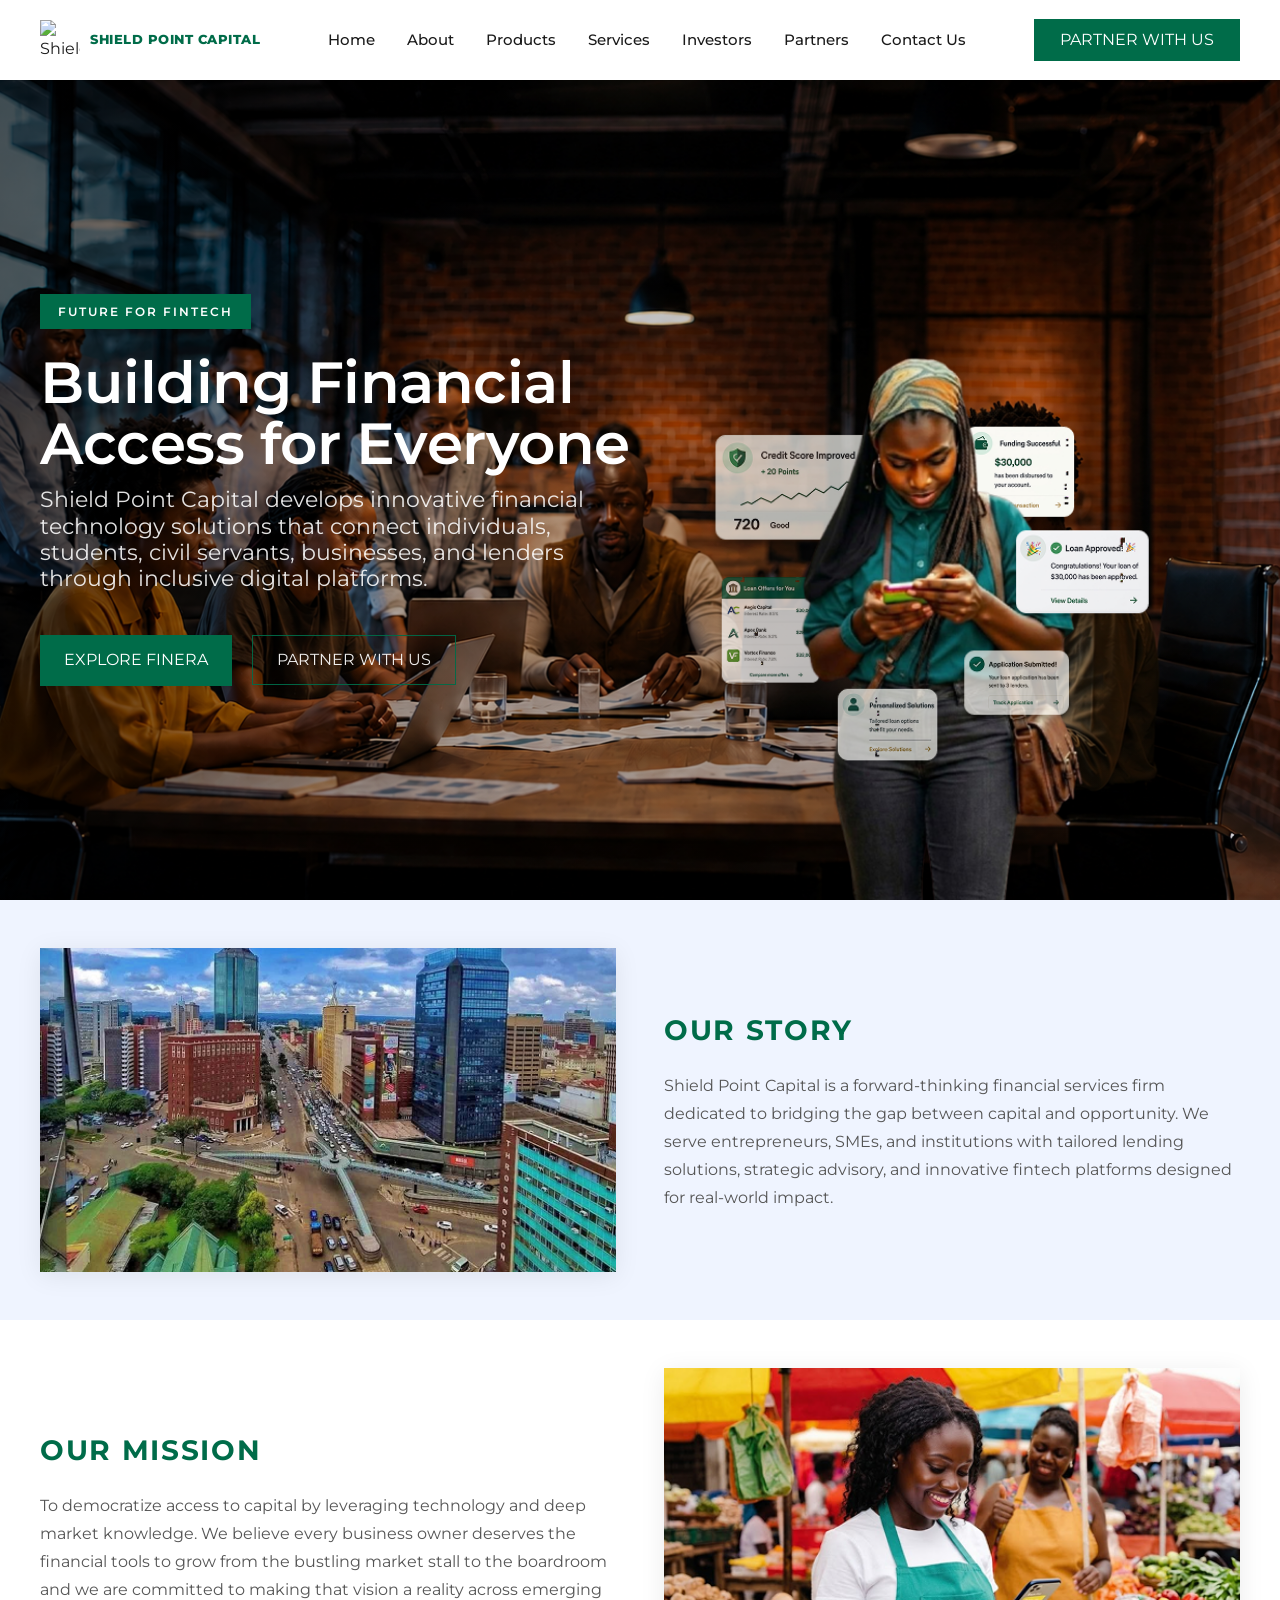
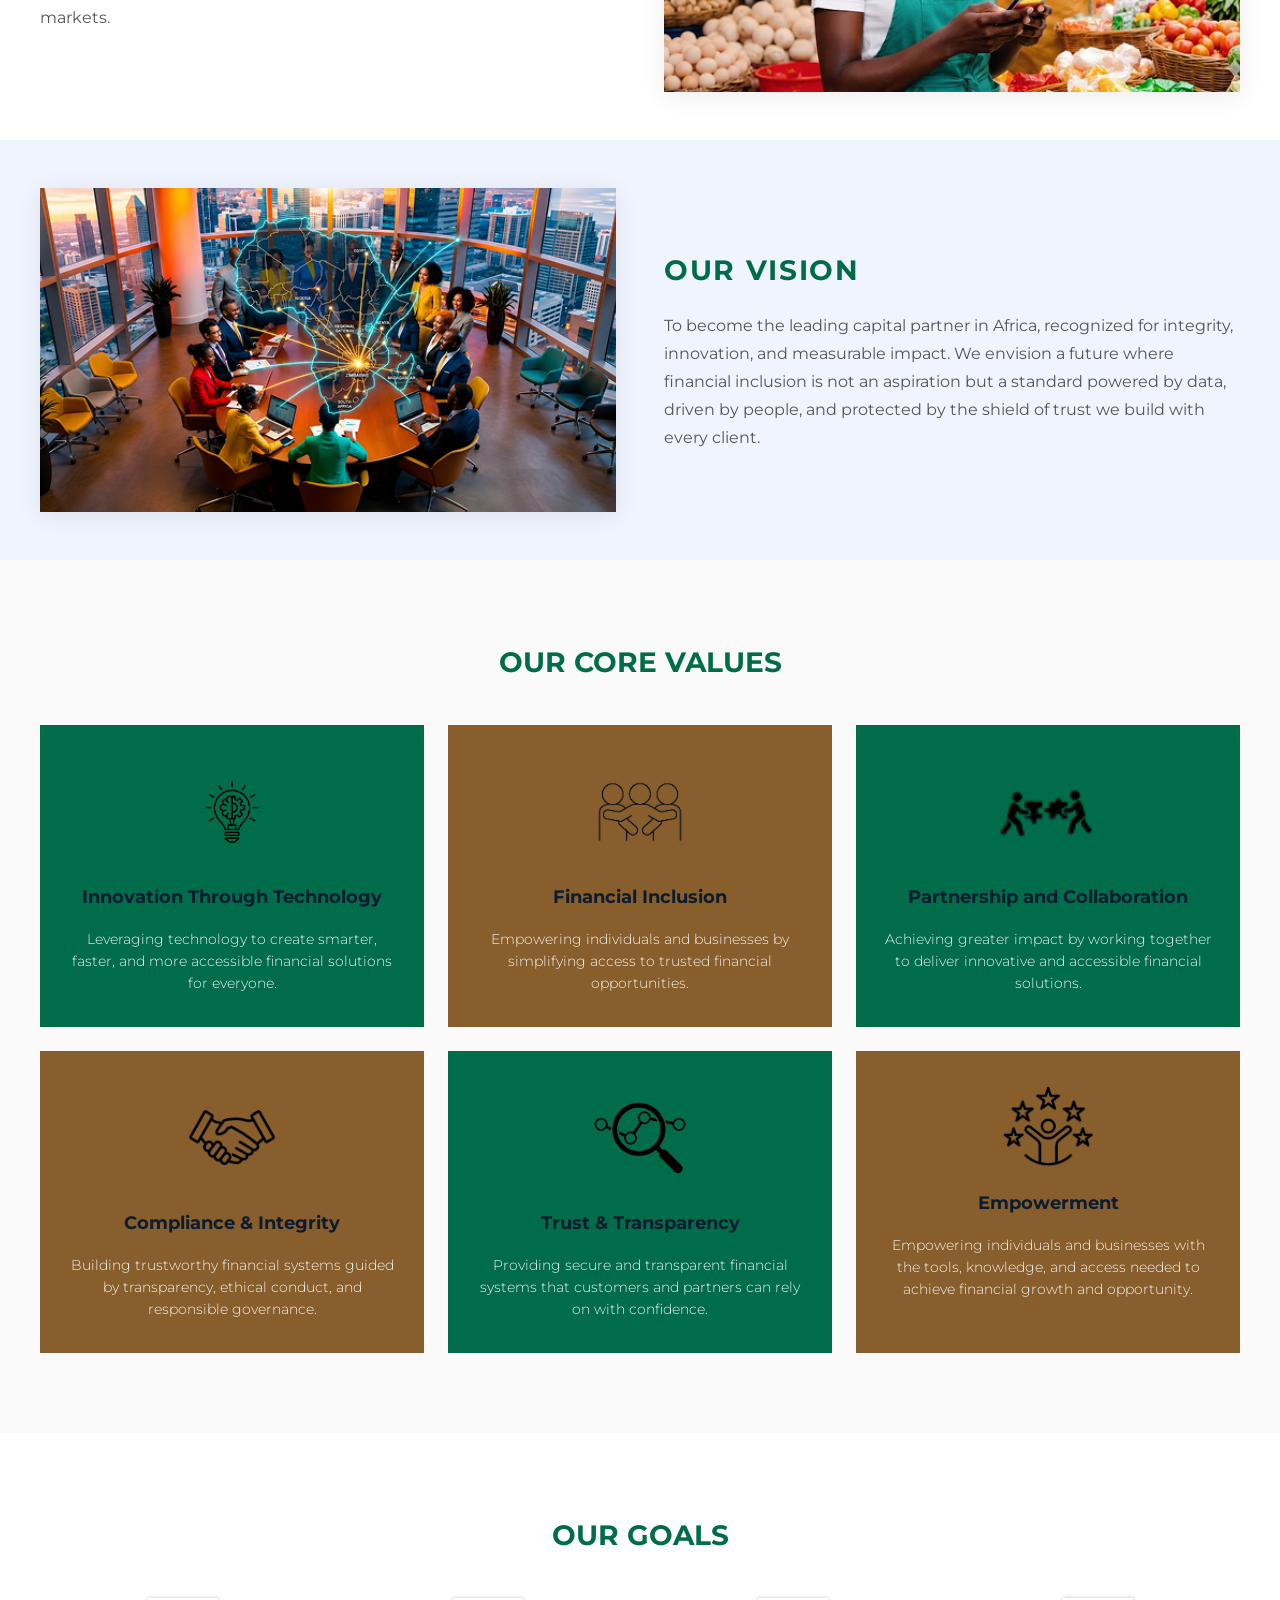
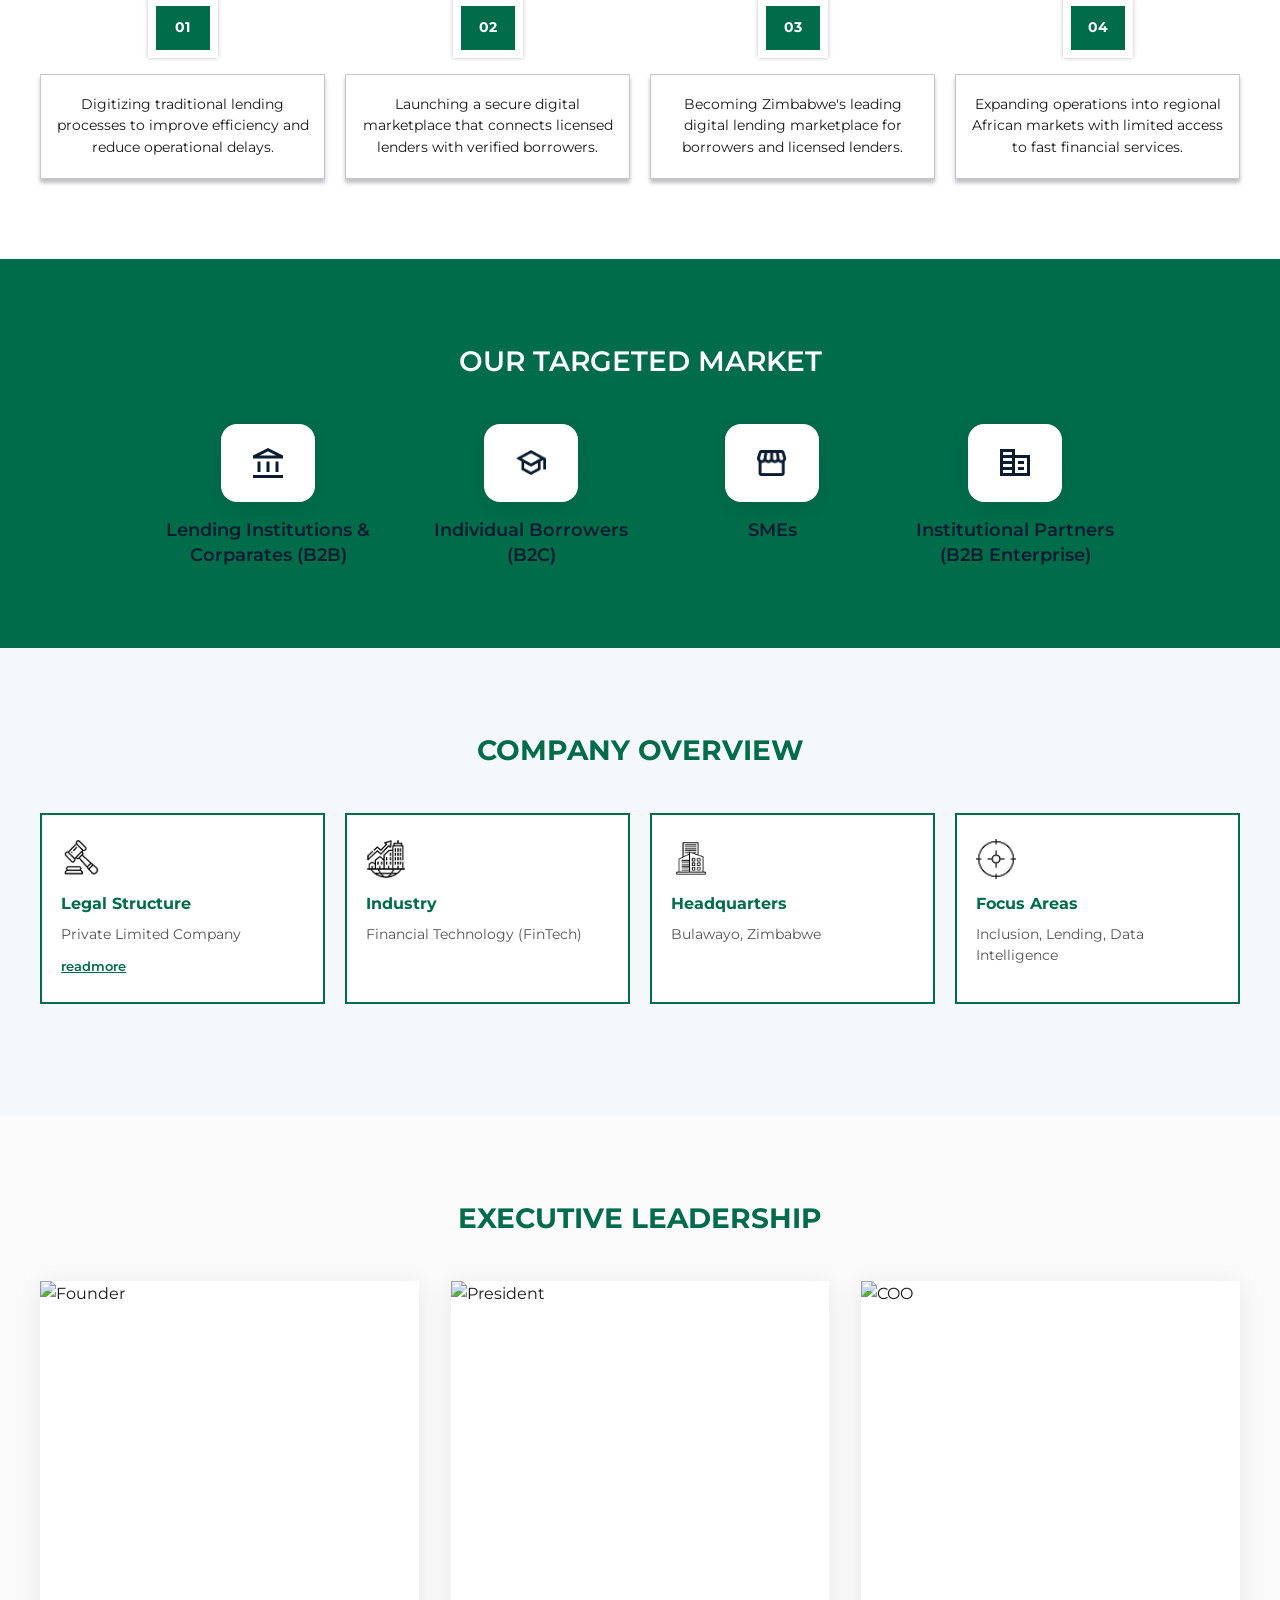
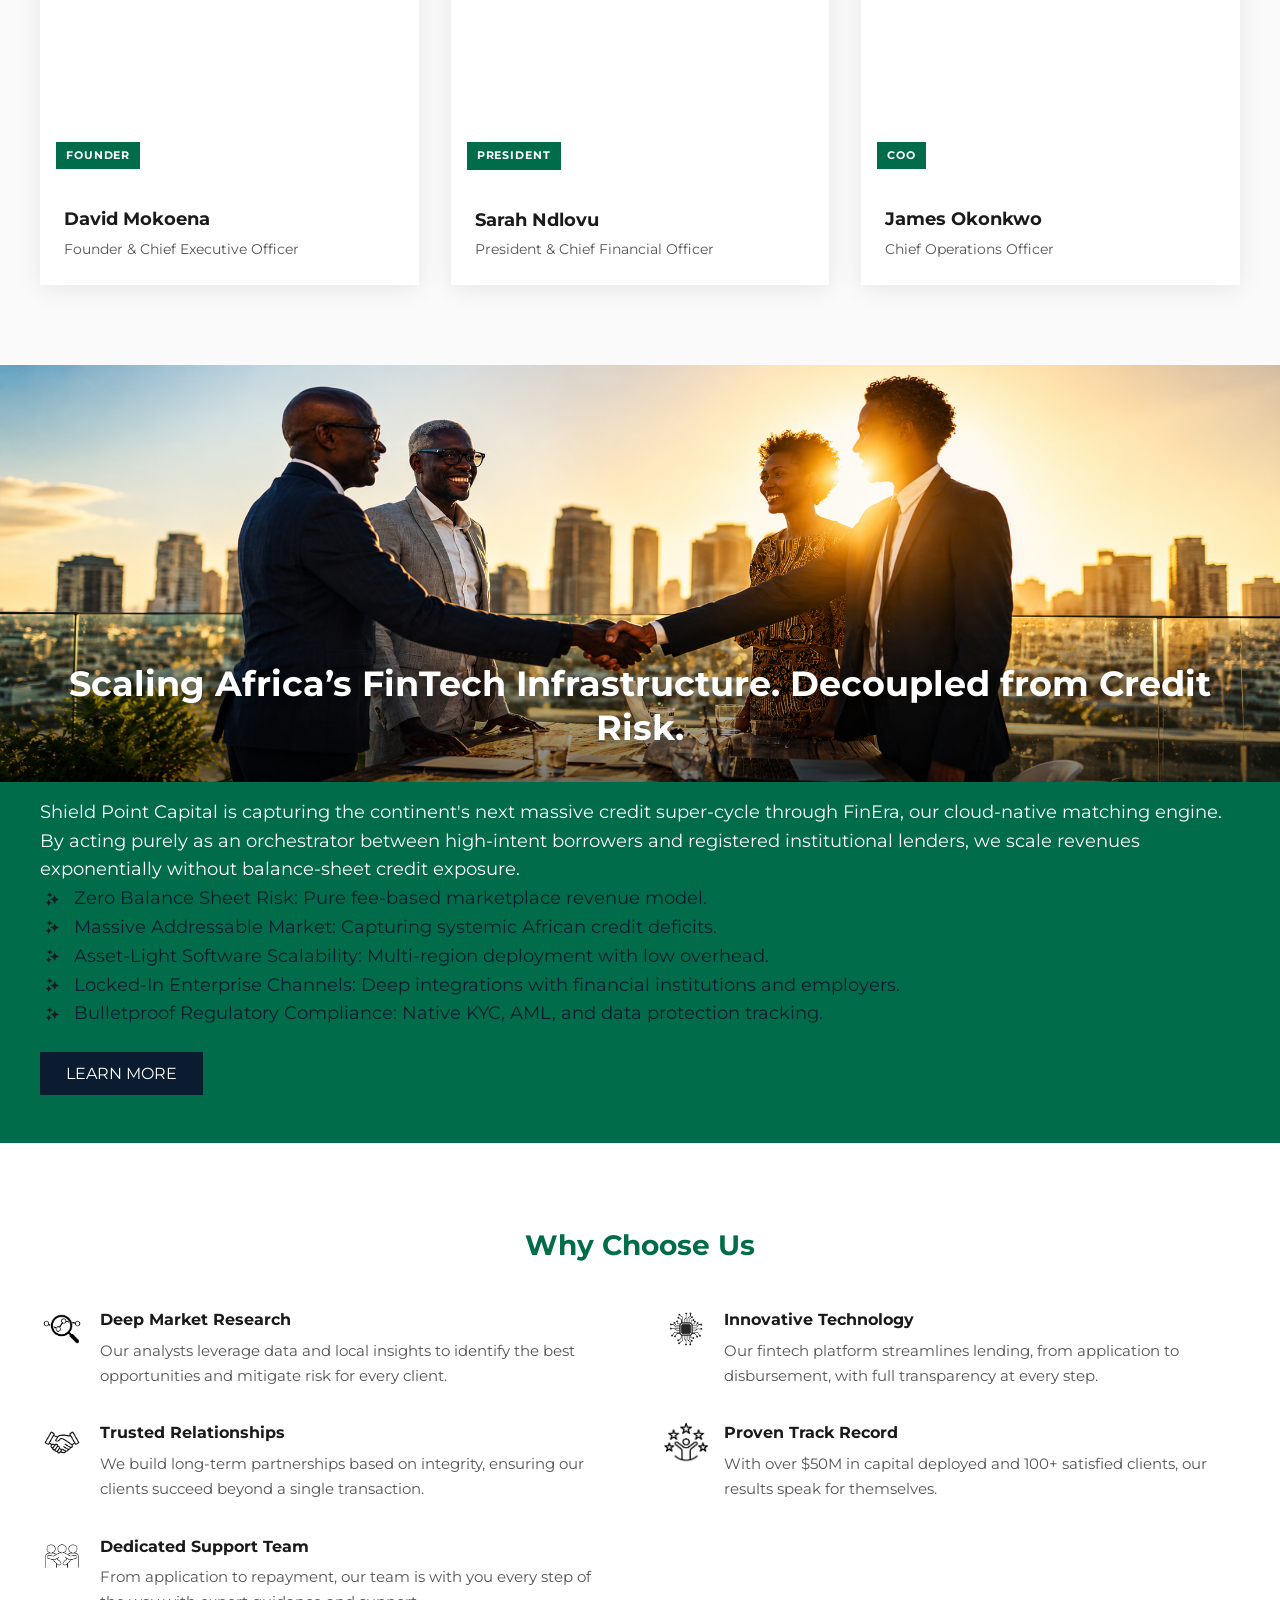
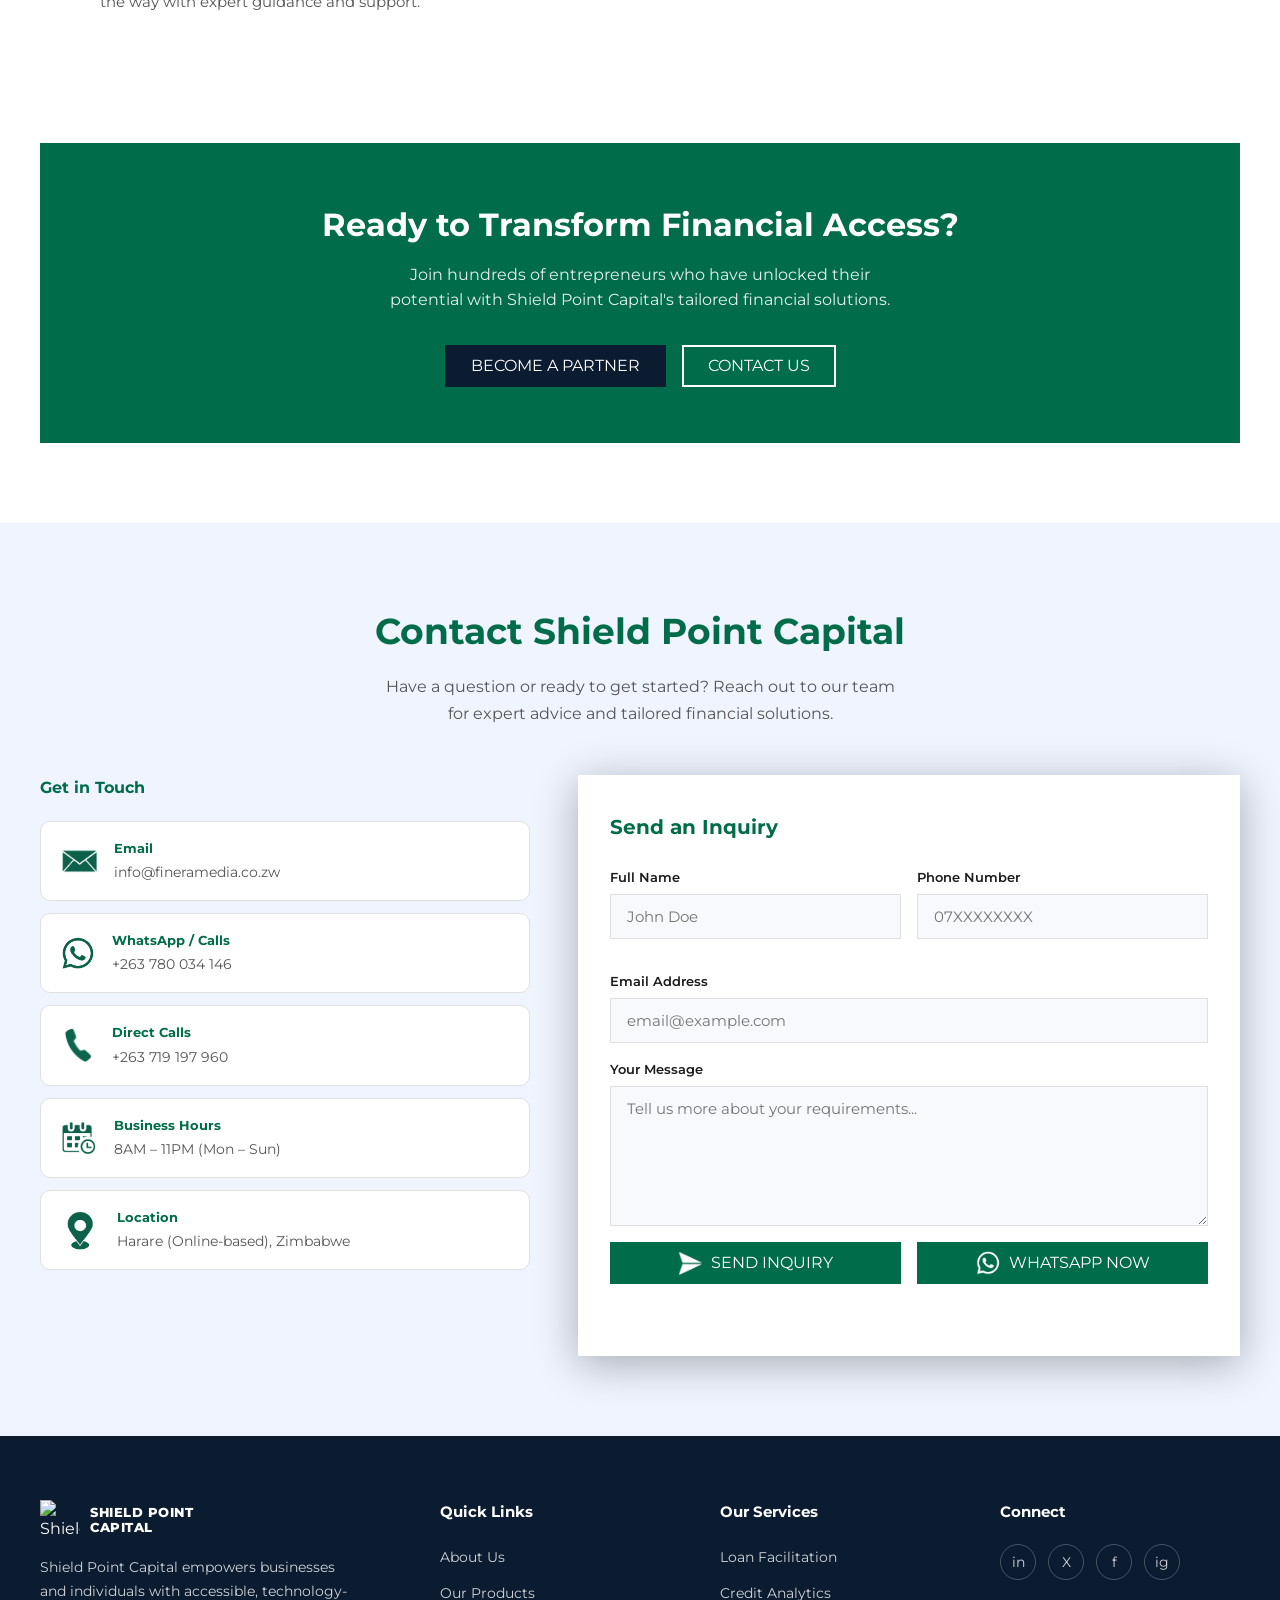
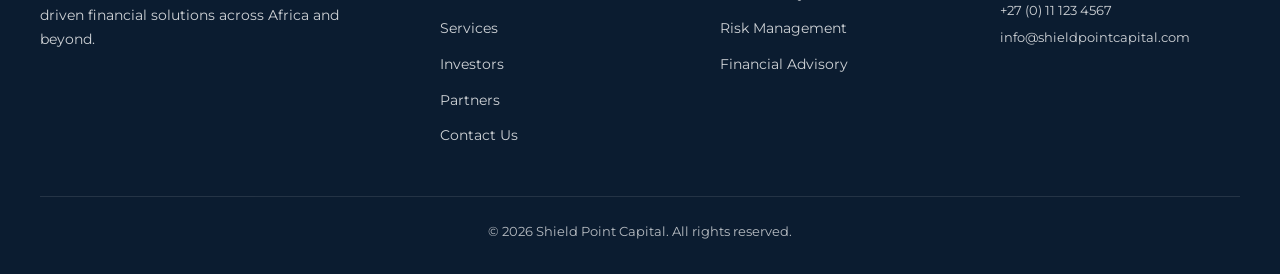
==== index.html @ 2b1edcdd "feat: main page" ====
<!doctype html>
<html lang="en">
  <head>
    <meta charset="UTF-8" />
    <meta name="viewport" content="width=device-width, initial-scale=1.0" />
    <meta
      name="description"
      content="Shield Point Capital — Building financial success for everyone through innovative capital solutions."
    />
    <title>Shield Point Capital</title>
    <link rel="icon" type="image/png" href="assets/icons/logo.png" />
    <link rel="preconnect" href="https://fonts.googleapis.com" />
    <link rel="preconnect" href="https://fonts.gstatic.com" crossorigin />
    <link
      href="https://fonts.googleapis.com/css2?family=Inter:wght@400;500;600;700;800&family=Montserrat:wght@300;400;500;600;700;800&display=swap"
      rel="stylesheet"
    />
    <link rel="stylesheet" href="css/styles.css" />
  </head>
  <body>
    <!-- Header -->
    <header class="site-header">
      <div class="container header-inner">
        <a href="index.html" class="logo">
          <img src="assets/icons/logo.png" alt="Shield Point Capital logo" />
          <span class="logo-text">SHIELD POINT CAPITAL</span>
        </a>
        <nav class="main-nav" id="mainNav">
          <a href="index.html">Home</a>
          <a href="#about">About</a>
          <a href="#products">Products</a>
          <a href="services.html">Services</a>
          <a href="investors.html">Investors</a>
          <a href="partners.html">Partners</a>
          <a href="#contact">Contact Us</a>
        </nav>
        <a href="partners.html" class="btn btn-green">Partner With Us</a>
        <button
          class="nav-toggle"
          id="navToggle"
          aria-label="Toggle navigation"
        >
          <span></span>
          <span></span>
          <span></span>
        </button>
      </div>
    </header>

    <!-- Hero -->
    <section class="hero" id="home">
      <div
        class="hero-bg"
        style="
          background-image: url(&quot;assets/main/bf9dd7db-0886-4838-8ee2-797c6ae2799e 1.png&quot;);
        "
      ></div>
      <div class="hero-overlay"></div>

      <div class="hero-inner">
        <!-- Left: Text Content -->
        <div class="hero-left">
          <span class="hero-badge">FUTURE FOR FINTECH</span>
          <h1 class="hero-heading">Building Financial Access for Everyone</h1>
          <p class="hero-subtext">
            Shield Point Capital develops innovative financial technology
            solutions that connect individuals, students, civil servants,
            businesses, and lenders through inclusive digital platforms.
          </p>
          <div class="hero-cta">
            <a href="#products" class="btn-hero-primary"
              >Explore FinEra  </a
            ></a>
            <a href="partners.html" class="btn-hero-secondary"
              >Partner With Us</a
            >
          </div>
        </div>

        <div class="hero-right">
          <!-- Foreground woman PNG cutout -->
          <img
            src="assets/main/Frame 4.png"
            alt="Young woman using FinEra mobile app"
            class="hero-woman"
          />
        </div>
        <!-- /hero-right -->
      </div>
      <!-- /hero-inner -->
    </section>

    <!-- Our Story -->
    <section class="info-section" id="about">
      <div class="container info-grid">
        <div class="info-image">
          <img
            src="assets/main/34339e00d92a095d6c539734f88494cb 1.png"
            alt="City skyline representing global financial reach"
          />
        </div>
        <div class="info-text">
          <h2>OUR STORY</h2>
          <p>
            Shield Point Capital is a forward-thinking financial services firm
            dedicated to bridging the gap between capital and opportunity. We
            serve entrepreneurs, SMEs, and institutions with tailored lending
            solutions, strategic advisory, and innovative fintech platforms
            designed for real-world impact.
          </p>
        </div>
      </div>
    </section>

    <!-- Our Mission -->
    <section class="info-section info-section--white">
      <div class="container info-grid reverse">
        <div class="info-image">
          <img
            src="assets/main/f37c19a7-17d0-46de-a424-753a8c420820 1.png"
            alt="Entrepreneur using mobile technology at a market"
          />
        </div>
        <div class="info-text">
          <h2>OUR MISSION</h2>
          <p>
            To democratize access to capital by leveraging technology and deep
            market knowledge. We believe every business owner deserves the
            financial tools to grow from the bustling market stall to the
            boardroom and we are committed to making that vision a reality
            across emerging markets.
          </p>
        </div>
      </div>
    </section>

    <!-- Our Vision -->
    <section class="info-section">
      <div class="container info-grid">
        <div class="info-image">
          <img
            src="assets/main/a93f5dd1-1321-4362-8ecf-6d5911362c1f 1.png"
            alt="Professional team collaborating across Africa"
          />
        </div>
        <div class="info-text">
          <h2>OUR VISION</h2>
          <p>
            To become the leading capital partner in Africa, recognized for
            integrity, innovation, and measurable impact. We envision a future
            where financial inclusion is not an aspiration but a standard powered by data, driven by people, and protected by the shield of
            trust we build with every client.
          </p>
        </div>
      </div>
    </section>

    <!-- Core Values -->
    <section class="core-values" id="values">
      <div class="container">
        <h2 class="section-title">OUR CORE VALUES</h2>
        <div class="values-grid">
          <article class="value-card green">
            <img
              src="assets/main/Container.png"
              alt=""
              style="width: 110px; height: 110px;"
            />
            <h3>Innovation Through Technology</h3>
            <p>
              Leveraging technology to create smarter, 
              faster, and more accessible financial solutions for everyone.
            </p>
          </article>
          <article class="value-card tan">
            <img
              src="assets/main/2925691fcded59c19bc11cef3c6aada5 1.png"
              alt=""
              style="width: 110px; height: 110px;"
            />
            <h3>Financial Inclusion</h3>
            <p>
              Empowering individuals and businesses by simplifying 
              access to trusted financial opportunities.
            </p>
          </article>
          <article class="value-card green">
            <img src="assets/main/0f6acdcd198c6c71a7ebecd8ff3b5d50 1.png" alt="" style="width: 110px; height: 110px;" />
            <h3>Partnership and Collaboration</h3>
            <p>
              Achieving greater impact by working together
              to deliver innovative and accessible financial solutions.
            </p>
          </article>
          <article class="value-card tan">
            <img
              src="assets/main/7e99573e654821e5dd4d5b35d9fbd59b 1.png"
              alt=""
              style="width: 110px; height: 110px;"
            />
            <h3>Compliance & Integrity</h3>
            <p>
              Building trustworthy financial systems
              guided by transparency, ethical conduct, and responsible governance.
            </p>
          </article>
          <article class="value-card green">
            <img src="assets/main/e3d59d60c2891e39457dc635b6fc89ab 1.png" alt="" style="width: 110px; height: 110px;" />
            <h3>Trust & Transparency</h3>
            <p>
              Providing secure and transparent financial
              systems that customers and partners can rely on with confidence.
            </p>
          </article>
          <article class="value-card tan">
            <img
              src="assets/main/ee728a3a29bef19f0a38a2528dfb34dd 1.png"
              alt=""
            />
            <h3>Empowerment</h3>
            <p>
              Empowering individuals and businesses with the tools, knowledge, 
              and access needed to achieve financial growth and opportunity.
            </p>
          </article>
        </div>
      </div>
    </section>

    <!-- Milestones -->
    <section class="milestones-section">
      <div class="container">
        <h2 class="section-title">OUR GOALS</h2>
      <div class="milestones-row">
        <div class="milestone-item">
          <div class="milestone-number">01</div>
          <div class="milestone-text">
            Digitizing traditional lending processes to improve efficiency and reduce operational delays.
          </div>
        </div>
        <div class="milestone-item">
          <div class="milestone-number">02</div>
          <div class="milestone-text">
            Launching a secure digital marketplace that connects licensed lenders with verified borrowers.
          </div>
        </div>
        <div class="milestone-item">
          <div class="milestone-number">03</div>
          <div class="milestone-text">
            Becoming Zimbabwe's leading digital lending marketplace for borrowers and licensed lenders.
          </div>
        </div>
        <div class="milestone-item">
          <div class="milestone-number">04</div>
          <div class="milestone-text">
            Expanding operations into regional African markets with limited access to fast financial services.
          </div>
        </div>
      </div>
      </div>
    </section>

    <!-- Our Products -->
    <!-- <section class="products-section" id="products">
      <div class="container">
        <h2 class="section-title">Our Products</h2>
        <div class="products-grid">
          <div class="product-card">
            <div class="product-icon">
              <img
                src="assets/main/383f7b6585ebf21bf9c5fc87106e9505 1.png"
                alt=""
              />
            </div>
            <h4>Loan Facilitation</h4>
            <p>
              Connecting borrowers with the right lenders through our
              intelligent matching platform for faster approvals and better
              terms.
            </p>
          </div>
          <div class="product-card">
            <div class="product-icon">
              <img
                src="assets/main/e3d59d60c2891e39457dc635b6fc89ab 1.png"
                alt=""
              />
            </div>
            <h4>Credit Analytics</h4>
            <p>
              Data-driven credit scoring and financial analysis tools that
              empower smarter, faster, and fairer lending decisions.
            </p>
          </div>
          <div class="product-card">
            <div class="product-icon">
              <img
                src="assets/main/8544b75b1e1f7689a38e9237ee2cd2ac 1.png"
                alt=""
              />
            </div>
            <h4>Risk Management</h4>
            <p>
              Comprehensive risk assessment and mitigation strategies that
              protect both lenders and borrowers across every transaction.
            </p>
          </div>
        </div>
      </div>
    </section> -->

    <!-- Targeted Market -->
    <section class="targeted-market">
      <div class="container">
        <h2 class="section-title">OUR TARGETED MARKET</h2>
        <div class="target-grid">
          <div class="target-item">
            <div class="target-icon"><img src="assets/main/Container (2).png" alt="" /></div>
            <span>Lending Institutions & <br>Corparates (B2B)</span>
          </div>
          <div class="target-item">
            <div class="target-icon"><img src="assets/main/Container (1).png" alt="" /></div>
            <span>Individual Borrowers <br>(B2C)</span>
          </div>
          <div class="target-item">
            <div class="target-icon"><img src="assets/main/Container (3).png" alt="" /></div>
            <span>SMEs</span>
          </div>
          <div class="target-item">
            <div class="target-icon"><img src="assets/main/Container (4).png" alt="" /></div>
            <span>Institutional Partners <br>(B2B Enterprise)</span>
          </div>
        </div>
      </div>
    </section>

    <!-- Company Overview -->
    <section class="statistics" id="overview">
      <div class="container">
        <h2 class="section-title">COMPANY OVERVIEW</h2>
        <div class="overview-grid">
          <div class="overview-card">
            <img src="assets/main/8bd491f372d9deed96ed17c2b41ffee0 1.png" alt="" />
            <h4>Legal Structure</h4>
            <p>Private Limited Company</p>
            <a href="#" class="overview-link">readmore</a>
          </div>
          <div class="overview-card">
            <img src="assets/main/cb3617b60433fa911a3cdb01e6adc509 1.png" alt="" />
            <h4>Industry</h4>
            <p>Financial Technology (FinTech)</p>
          </div>
          <div class="overview-card">
            <img src="assets/main/a6cb36fe2229d8eb9edec7ceb1c9855e 1.png" alt="" />
            <h4>Headquarters</h4>
            <p>Bulawayo, Zimbabwe</p>
          </div>
          <div class="overview-card">
            <img src="assets/main/2522e2f2ad20dc67042888c90c097708 1.png" alt="" />
            <h4>Focus Areas</h4>
            <p>Inclusion, Lending, Data Intelligence</p>
          </div>
        </div>
      </div>
    </section>

    <!-- Executive Leadership -->
    <section class="leadership" id="team">
      <div class="container">
        <h2 class="section-title">EXECUTIVE LEADERSHIP</h2>
        <div class="leaders-grid">
          <article class="leader-card">
            <div class="leader-photo">
              <img src="assets/images/leader-1.jpg" alt="Founder" />
              <span class="leader-tag">Founder</span>
            </div>
            <div class="leader-info">
              <h3>David Mokoena</h3>
              <p>Founder &amp; Chief Executive Officer</p>
            </div>
          </article>
          <article class="leader-card">
            <div class="leader-photo">
              <img src="assets/images/leader-2.jpg" alt="President" />
              <span class="leader-tag">President</span>
            </div>
            <div class="leader-info">
              <h3>Sarah Ndlovu</h3>
              <p>President &amp; Chief Financial Officer</p>
            </div>
          </article>
          <article class="leader-card">
            <div class="leader-photo">
              <img src="assets/images/leader-3.jpg" alt="COO" />
              <span class="leader-tag">COO</span>
            </div>
            <div class="leader-info">
              <h3>James Okonkwo</h3>
              <p>Chief Operations Officer</p>
            </div>
          </article>
        </div>
      </div>
    </section>

    <!-- Featured CTA -->
    <section class="featured-cta">
      <div class="featured-cta-image-wrap">
        <img
          src="assets/main/d52a2cd7-72c1-4c0f-8a01-5c0b75ffdf80 1.png"
          alt="Business professionals shaking hands at sunset"
        />
        <div class="featured-cta-overlay">
          <h2>Scaling Africa’s FinTech Infrastructure. Decoupled from Credit Risk.</h2>
        </div>
      </div>
      <div class="container featured-cta-content">
        <p style="font-size: 18px; color: #ffffff; text-align: left;">
          Shield Point Capital is capturing the continent's next massive credit super-cycle through FinEra,
          our cloud-native matching engine. By acting purely as an orchestrator between high-intent borrowers
          and registered institutional lenders, we scale revenues exponentially without balance-sheet credit exposure.
        </p>
       <p style="display: flex; align-items: center; gap: 0.6rem;">
         <img src="assets/main/image 12.png" alt="" style="width: 24px; height: 24px; flex-shrink: 0;" />
         Zero Balance Sheet Risk: Pure fee-based marketplace revenue model.
       </p>
       <p style="display: flex; align-items: center; gap: 0.6rem;">
         <img src="assets/main/image 12.png" alt="" style="width: 24px; height: 24px; flex-shrink: 0;" />
         Massive Addressable Market: Capturing systemic African credit deficits.
       </p>
       <p style="display: flex; align-items: center; gap: 0.6rem;">
         <img src="assets/main/image 12.png" alt="" style="width: 24px; height: 24px; flex-shrink: 0;" />
         Asset-Light Software Scalability: Multi-region deployment with low overhead.
       </p>
       <p style="display: flex; align-items: center; gap: 0.6rem;">
         <img src="assets/main/image 12.png" alt="" style="width: 24px; height: 24px; flex-shrink: 0;" />
         Locked-In Enterprise Channels: Deep integrations with financial institutions and employers.
       </p>
       <p style="display: flex; align-items: center; gap: 0.6rem;">
         <img src="assets/main/image 12.png" alt="" style="width: 24px; height: 24px; flex-shrink: 0;" />
         Bulletproof Regulatory Compliance: Native KYC, AML, and data protection tracking.
       </p>
        <a href="#about" class="btn btn-navy" style="display: inline-block; align-self: flex-start; margin-left: 0; margin-top: 1.5rem;">Learn More</a>
      </div>
    </section>

    <!-- Why Choose Us -->
    <section class="why-choose">
      <div class="container">
        <h2 class="section-title">Why Choose Us</h2>
        <div class="why-grid">
          <div class="why-item">
            <img
              src="assets/main/e3d59d60c2891e39457dc635b6fc89ab 1.png"
              alt=""
            />
            <div>
              <h4>Deep Market Research</h4>
              <p>
                Our analysts leverage data and local insights to identify the
                best opportunities and mitigate risk for every client.
              </p>
            </div>
          </div>
          <div class="why-item">
            <img
              src="assets/main/c6b0a3f0c4ad3450d38bfd1c611b52a3 1.png"
              alt=""
            />
            <div>
              <h4>Innovative Technology</h4>
              <p>
                Our fintech platform streamlines lending, from application to
                disbursement, with full transparency at every step.
              </p>
            </div>
          </div>
          <div class="why-item">
            <img
              src="assets/main/7e99573e654821e5dd4d5b35d9fbd59b 1.png"
              alt=""
            />
            <div>
              <h4>Trusted Relationships</h4>
              <p>
                We build long-term partnerships based on integrity, ensuring our
                clients succeed beyond a single transaction.
              </p>
            </div>
          </div>
          <div class="why-item">
            <img
              src="assets/main/ee728a3a29bef19f0a38a2528dfb34dd 1.png"
              alt=""
            />
            <div>
              <h4>Proven Track Record</h4>
              <p>
                With over $50M in capital deployed and 100+ satisfied clients,
                our results speak for themselves.
              </p>
            </div>
          </div>
          <div class="why-item">
            <img
              src="assets/main/2925691fcded59c19bc11cef3c6aada5 1.png"
              alt=""
            />
            <div>
              <h4>Dedicated Support Team</h4>
              <p>
                From application to repayment, our team is with you every step
                of the way with expert guidance and support.
              </p>
            </div>
          </div>
        </div>
      </div>
    </section>

    <!-- Secondary CTA -->
    <section class="secondary-cta">
      <div class="container">
        <div class="secondary-cta-card">
          <h2>Ready to Transform Financial Access?</h2>
          <p>
            Join hundreds of entrepreneurs who have unlocked their potential
            with Shield Point Capital's tailored financial solutions.
          </p>
          <div class="secondary-cta-buttons">
            <a href="#contact" class="btn btn-navy">Become a Partner</a>
            <a href="#contact" class="btn btn-outline">Contact Us</a>
          </div>
        </div>
      </div>
    </section>

    <!-- Contact -->
    <section class="contact" id="contact">
      <div class="container">
        <div class="contact-header">
          <h2 class="contact-title">Contact Shield Point Capital</h2>
          <p class="contact-subtitle">
            Have a question or ready to get started? Reach out to our team for
            expert advice and tailored financial solutions.
          </p>
        </div>
        <div class="contact-grid">
          <div class="contact-info">
            <p class="contact-info-heading">
             </span> Get in Touch
            </p>
            <ul class="contact-info-list">
              <li class="contact-info-item">
                  <img src="assets/main/912841506896fdf51b089d4922dc74c3 1.png" alt="Email" style="width: 37px; height: 37px; object-fit: contain;" />
                <div>
                  <h4>Email</h4>
                  <p>info@fineramedia.co.zw</p>
                </div>
              </li>
              <li class="contact-info-item">
                <img src="assets/main/45e235ee05ff4c3ee3d000b9532ef587 1.png" alt="Email" style="width: 35px; height: 35px; object-fit: contain;" />
                <div>
                  <h4>WhatsApp / Calls</h4>
                  <p>+263 780 034 146</p>
                </div>
              </li>
              <li class="contact-info-item">
                <img src="assets/main/8a0f18aee763cdcc20522814d6528990 1.png" alt="Email" style="width: 35px; height: 35px; object-fit: contain;" />
                <div>
                  <h4>Direct Calls</h4>
                  <p>+263 719 197 960</p>
                </div>
              </li>
              <li class="contact-info-item">
                <img src="assets/main/7eaf2c45965894defed0c8ae2a4e2140 1.png" alt="Email" style="width: 37px; height: 37px; object-fit: contain;" />
                <div>
                  <h4>Business Hours</h4>
                  <p>8AM – 11PM (Mon – Sun)</p>
                </div>
              </li>
              <li class="contact-info-item">
                <img src="assets/main/4edcb460a940ff726549077935f57168 1.png" alt="Email" style="width: 40px; height: 40px; object-fit: contain;" />
                <div>
                  <h4>Location</h4>
                  <p>Harare (Online-based), Zimbabwe</p>
                </div>
              </li>
            </ul>
          </div>
          <div class="contact-form-wrap">
            <h3 class="form-heading">Send an Inquiry</h3>
            <form id="contactForm" novalidate>
              <div class="form-row">
                <div class="form-group">
                  <label for="firstName">Full Name</label>
                  <input
                    type="text"
                    id="firstName"
                    name="firstName"
                    placeholder="John Doe"
                    required
                    autocomplete="given-name"
                  />
                </div>
                <div class="form-group">
                  <label for="phone">Phone Number</label>
                  <input
                    type="tel"
                    id="phone"
                    name="phone"
                    placeholder="07XXXXXXXX"
                    autocomplete="tel"
                  />
                </div>
              </div>
              <div class="form-group">
                <label for="email">Email Address</label>
                <input
                  type="email"
                  id="email"
                  name="email"
                  placeholder="email@example.com"
                  required
                  autocomplete="email"
                />
              </div>
              <div class="form-group">
                <label for="message">Your Message</label>
                <textarea
                  id="message"
                  name="message"
                  placeholder="Tell us more about your requirements..."
                  required
                ></textarea>
              </div>
              <div class="form-buttons">
                <button type="submit" class="btn btn-green">
                  <img src="assets/main/image 15.png" alt="Email" style="width: 25px; height: 25px; object-fit: contain; filter: brightness(0) invert(1);" />
                  Send Inquiry
                </button>
                <a
                  href="https://wa.me/263780034146"
                  target="_blank"
                  class="btn btn-green"
                >
                <img src="assets/main/45e235ee05ff4c3ee3d000b9532ef587 1.png" alt="Email" style="width: 25px; height: 25px; object-fit: contain; filter: brightness(0) invert(1);" />
                 WhatsApp Now
                </a>
              </div>
              <p class="form-status" id="formStatus" role="status"></p>
            </form>
          </div>
        </div>
      </div>
    </section>

    <!-- Footer -->
    <footer class="site-footer">
      <div class="container">
        <div class="footer-grid">
          <div class="footer-brand">
            <a href="#" class="logo">
              <img
                src="assets/icons/logo.png"
                alt="Shield Point Capital logo"
              />
              <span class="logo-text">SHIELD POINT<br />CAPITAL</span>
            </a>
            <p>
              Shield Point Capital empowers businesses and individuals with
              accessible, technology-driven financial solutions across Africa
              and beyond.
            </p>
          </div>
          <div class="footer-col">
            <h4>Quick Links</h4>
            <ul>
              <li><a href="#about">About Us</a></li>
              <li><a href="#products">Our Products</a></li>
              <li><a href="services.html">Services</a></li>
              <li><a href="investors.html">Investors</a></li>
              <li><a href="partners.html">Partners</a></li>
              <li><a href="#contact">Contact Us</a></li>
            </ul>
          </div>
          <div class="footer-col">
            <h4>Our Services</h4>
            <ul>
              <li><a href="#">Loan Facilitation</a></li>
              <li><a href="#">Credit Analytics</a></li>
              <li><a href="#">Risk Management</a></li>
              <li><a href="#">Financial Advisory</a></li>
            </ul>
          </div>
          <div class="footer-col">
            <h4>Connect</h4>
            <div class="social-links">
              <a href="#" aria-label="LinkedIn">in</a>
              <a href="#" aria-label="Twitter">X</a>
              <a href="#" aria-label="Facebook">f</a>
              <a href="#" aria-label="Instagram">ig</a>
            </div>
            <div class="footer-contact-info">
              <p>+27 (0) 11 123 4567</p>
              <p>info@shieldpointcapital.com</p>
            </div>
          </div>
        </div>
        <div class="footer-bottom">
          <p>&copy; 2026 Shield Point Capital. All rights reserved.</p>
        </div>
      </div>
    </footer>

    <script src="js/main.js"></script>
  </body>
</html>
---- css/styles.css ----
/* Shield Point Capital — Main Page Styles */

:root {
  --green: #006c49;
  --white: #ffffff;
  --navy: #0b1c30;
  --tan: #875e2c;
  --text-dark: #1a1a1a;
  --text-muted: #555555;
  --text-light: #f5f5f5;
  --border-light: #e0e0e0;
  --stat-bg: #e8f4f0;
  --shadow: 0 4px 24px rgba(0, 0, 0, 0.08);
  --radius: 0px;
  --radius-sm: 0px;
  --max-width: 1200px;
  --header-height: 80px;
  --font: "Montserrat", system-ui, -apple-system, sans-serif;
  --font-heading: "Montserrat", "Inter", system-ui, sans-serif;
}

*,
*::before,
*::after {
  box-sizing: border-box;
  margin: 0;
  padding: 0;
}

html {
  scroll-behavior: smooth;
}

body {
  font-family: var(--font);
  color: var(--text-dark);
  background: var(--white);
  line-height: 1.6;
  overflow-x: hidden;
}

h1,
h2,
h3,
h4,
h5,
h6,
.main-nav a,
.btn,
.logo-text,
.hero-tag,
.section-title,
.section-label,
.leader-tag,
.stat-number,
.leader-info h3,
.footer-col h4 {
  font-family: var(--font-heading);
}

img {
  max-width: 100%;
  height: auto;
  display: block;
}

a {
  color: inherit;
  text-decoration: none;
}

ul {
  list-style: none;
}

.container {
  width: min(100% - 2rem, var(--max-width));
  margin-inline: auto;
}

.section-label {
  color: var(--green);
  font-size: 0.875rem;
  font-weight: 700;
  letter-spacing: 0.12em;
  text-transform: uppercase;
  margin-bottom: 0.75rem;
}

.section-title {
  color: var(--green);
  font-size: 1.75rem;
  font-weight: 700;
  text-align: center;
  margin-bottom: 2.5rem;
}

.btn {
  display: inline-flex;
  align-items: center;
  justify-content: center;
  gap: 0.5rem;
  padding: 0.4rem 1.5rem;
  border-radius: 0px;
  text-transform: uppercase;
  font-size: 16px;
  font-weight: 400;
  border: 2px solid transparent;
  cursor: pointer;
  transition:
    opacity 0.2s,
    transform 0.2s;
}

.btn:hover {
  opacity: 0.92;
  transform: translateY(-1px);
}

.btn-green {
  background: var(--green);
  color: var(--white);
}

.btn-navy {
  background: var(--navy);
  color: var(--white);
}

.btn-outline {
  background: transparent;
  color: var(--white);
  border-color: var(--white);
}

/* Header */
.site-header {
  position: fixed;
  top: 0;
  left: 0;
  right: 0;
  z-index: 1000;
  background: var(--white);
  box-shadow: 0 1px 0 rgba(0, 0, 0, 0.06);
  height: var(--header-height);
}

.header-inner {
  display: flex;
  align-items: center;
  justify-content: space-between;
  height: var(--header-height);
  gap: 1.5rem;
}

.logo {
  display: flex;
  align-items: center;
  gap: 0.625rem;
  flex-shrink: 0;
}

.logo img {
  width: 40px;
  height: 40px;
  object-fit: contain;
}

.logo-text {
  font-size: 0.8125rem;
  font-weight: 800;
  letter-spacing: 0.04em;
  line-height: 1.2;
  font-family: montserrat;
  color: #006c49;
}

.main-nav {
  display: flex;
  align-items: center;
  gap: 2rem;
}

.main-nav a {
  font-size: 0.9375rem;
  font-weight: 500;
  color: var(--text-dark);
  transition: color 0.2s;
}

.main-nav a:hover {
  color: var(--green);
}

.nav-toggle {
  display: none;
  flex-direction: column;
  gap: 5px;
  background: none;
  border: none;
  cursor: pointer;
  padding: 0.5rem;
}

.nav-toggle span {
  display: block;
  width: 24px;
  height: 2px;
  background: var(--text-dark);
  transition:
    transform 0.3s,
    opacity 0.3s;
}

.nav-toggle.active span:nth-child(1) {
  transform: translateY(7px) rotate(45deg);
}

.nav-toggle.active span:nth-child(2) {
  opacity: 0;
}

.nav-toggle.active span:nth-child(3) {
  transform: translateY(-7px) rotate(-45deg);
}

/* ============================================================
   HERO — Premium Fintech Layout
   ============================================================ */

.hero {
  position: relative;
  height: 100vh;
  min-height: 720px;
  overflow: hidden;
}

.hero-bg {
  position: absolute;
  inset: 0;
  background-size: cover;
  background-position: center top;
  background-repeat: no-repeat;
  z-index: 0;
}

.hero-overlay {
  position: absolute;
  inset: 0;
  background: linear-gradient(
    105deg,
    rgba(0, 0, 0, 0.62) 0%,
    rgba(0, 0, 0, 0.48) 20%,
    rgba(0, 0, 0, 0.25) 35%,
    rgba(0, 0, 0, 0.12) 100%
  );
  z-index: 1;
}

.hero-inner {
  position: relative;
  z-index: 2;
  max-width: 1440px;
  margin: 0 auto;
  padding: 0 40px;
  height: 100%;
  display: flex;
  align-items: center;
}

/* ---- Left Column ---- */
.hero-left {
  width: 55%;
  flex-shrink: 0;
  padding-top: var(--header-height);
  padding-right: 2rem;
}

.hero-badge {
  display: inline-block;
  background: #006c49;
  color: #ffffff;
  font-family: "Montserrat", sans-serif;
  font-size: 12px;
  font-weight: 600;
  letter-spacing: 2px;
  text-transform: uppercase;
  padding: 8px 18px;
  border-radius: 0;
  margin-bottom: 24px;
}

.hero-heading {
  color: #ffffff;
  font-family: "Montserrat", sans-serif;
  font-size: 58px;
  font-weight: 600;
  line-height: 1.05;
  letter-spacing: -0.5px;
  max-width: 650px;
  margin-bottom: 12px;
}

.hero-subtext {
  color: rgba(255, 255, 255, 0.88);
  font-family: "Montserrat", sans-serif;
  font-size: 22px;
  font-weight: 400;
  line-height: 120%;
  max-width: 565px;
  margin-bottom: 42px;
}

.hero-cta {
  display: flex;
  align-items: center;
  gap: 20px;
  flex-wrap: wrap;
}

.btn-hero-primary {
  display: inline-flex;
  align-items: center;
  background: #006c49;
  color: #ffffff;
  border: none;
  padding: 0.8rem 1.5rem;
  border-radius: 0;
  font-family: "Montserrat", sans-serif;
  font-size: 16px;
  font-weight: 400;
  cursor: pointer;
  text-transform: uppercase;
  transition: all 0.3s ease;
  white-space: nowrap;
}

.btn-hero-primary:hover {
  transform: scale(1.03);
}

.btn-hero-secondary {
  display: inline-flex;
  align-items: center;
  background: transparent;
  border-radius: 0;
  border: 1px solid #006c49;
  color: #ffffff;
  padding: 0.7rem 1.5rem;
  font-family: "Montserrat", sans-serif;
  font-size: 16px;
  font-weight: 400;
  text-decoration: none;
  text-transform: uppercase;
  transition: all 0.3s ease;
  white-space: nowrap;
  opacity: 0.92;
}

.btn-hero-secondary:hover {
  opacity: 1;
  letter-spacing: 0.02em;
}

/* ---- Right Column ---- */
.hero-right {
  width: 45%;
  position: relative;
  height: 100%;
  flex-shrink: 0;
}

/* Foreground woman PNG cutout */
.hero-woman {
  position: absolute;
  right: 55px;
  bottom: -80px;
  height: 115vh;
  max-height: 1150px;
  width: auto;
  object-fit: contain;
  object-position: bottom;
  z-index: 5;
  pointer-events: none;
  user-select: none;
}

/* ---- Float Animation ---- */
@keyframes float {
  0% {
    transform: translateY(0px);
  }
  50% {
    transform: translateY(-10px);
  }
  100% {
    transform: translateY(0px);
  }
}

/* Card 6: Loan Offers — left of woman, mid-height */
.fcard--6 {
  top: 440px;
  right: 415px;
  width: 215px;
  animation-delay: 3.2s;
}

/* ---- Card Component Parts ---- */
.fcard-header {
  display: flex;
  align-items: center;
  gap: 10px;
  margin-bottom: 8px;
}

.fcard-icon-shield {
  width: 34px;
  height: 34px;
  background: rgba(0, 108, 73, 0.1);
  border-radius: 0;
  display: flex;
  align-items: center;
  justify-content: center;
  flex-shrink: 0;
}

.fcard-label {
  font-size: 12px;
  font-weight: 700;
  color: #1a1a1a;
  line-height: 1.3;
}

.fcard-label--sm {
  font-size: 11px;
}

.fcard-green-sub {
  font-size: 11px;
  font-weight: 600;
  color: #006c49;
  margin-top: 2px;
}

/* Credit score graph */
.score-graph {
  width: 100%;
  height: 44px;
  display: block;
  margin: 6px 0 8px;
}

.score-row {
  display: flex;
  align-items: center;
  gap: 10px;
}

.score-num {
  font-size: 30px;
  font-weight: 800;
  color: #111;
  line-height: 1;
  font-family: "Montserrat", sans-serif;
}

.score-badge-label {
  font-size: 11px;
  font-weight: 700;
  background: rgba(0, 108, 73, 0.12);
  color: #006c49;
  padding: 3px 12px;
  border-radius: 20px;
}

/* Card 2 — Funding Successful */
.fcard-check-circle {
  width: 30px;
  height: 30px;
  background: #006c49;
  border-radius: 50%;
  display: flex;
  align-items: center;
  justify-content: center;
  margin-bottom: 8px;
}

.fcard-amount {
  font-size: 22px;
  font-weight: 800;
  color: #006c49;
  margin: 5px 0 4px;
  font-family: "Montserrat", sans-serif;
}

.fcard-desc {
  font-size: 11px;
  color: #666;
  line-height: 1.55;
  margin-top: 3px;
}

/* Card 3 — Loan Approved */
.fcard-emoji-row {
  display: flex;
  align-items: center;
  gap: 8px;
  margin-bottom: 6px;
}

.fcard-emoji-icon {
  font-size: 18px;
  line-height: 1;
}

/* Card 4 — Application Submitted */
.fcard-row-icon {
  display: flex;
  align-items: center;
  gap: 8px;
  margin-bottom: 6px;
}

.fcard-check-sm {
  width: 22px;
  height: 22px;
  background: #006c49;
  border-radius: 50%;
  display: flex;
  align-items: center;
  justify-content: center;
  flex-shrink: 0;
}

/* Card 5 — Personalized Solutions */
.fcard-person-row {
  display: flex;
  align-items: center;
  gap: 10px;
  margin-bottom: 6px;
}

.fcard-person-icon {
  width: 32px;
  height: 32px;
  background: rgba(0, 108, 73, 0.1);
  border-radius: 50%;
  display: flex;
  align-items: center;
  justify-content: center;
  flex-shrink: 0;
}

/* Card link button */
.fcard-link {
  display: inline-block;
  margin-top: 10px;
  font-size: 11px;
  font-weight: 700;
  color: #006c49;
  text-decoration: none;
  padding-bottom: 1px;
  border-bottom: 1px solid rgba(0, 108, 73, 0.3);
  transition:
    color 0.2s,
    border-color 0.2s;
  font-family: "Montserrat", sans-serif;
}

.fcard-link:hover {
  color: #004d34;
  border-color: #004d34;
}

/* Card 6 — Loan Offers */
.loan-list {
  display: flex;
  flex-direction: column;
  gap: 8px;
  margin-top: 4px;
}

.loan-item {
  display: flex;
  align-items: center;
  gap: 8px;
  padding: 4px 0;
  border-bottom: 1px solid rgba(0, 0, 0, 0.05);
}

.loan-item:last-child {
  border-bottom: none;
}

.bank-dot {
  width: 8px;
  height: 8px;
  border-radius: 50%;
  flex-shrink: 0;
}

.bank-dot--a {
  background: #006c49;
}
.bank-dot--b {
  background: #2a9d6f;
}
.bank-dot--c {
  background: #52b788;
}

.bank-name {
  font-size: 11px;
  color: #333;
  font-weight: 500;
  flex: 1;
}

.bank-val {
  font-size: 11px;
  font-weight: 700;
  color: #006c49;
}

/* Info sections */
.info-section {
  padding: 3rem 0;
  background: #eff4ff;
}

.info-section--white {
  background: #ffffff;
}

.info-grid {
  display: grid;
  grid-template-columns: 1fr 1fr;
  gap: 3rem;
  align-items: center;
}

.info-grid.reverse .info-image {
  order: 2;
}

.info-grid.reverse .info-text {
  order: 1;
}

.info-image img {
  width: 100%;
  aspect-ratio: 16 / 9;
  object-fit: cover;
  border-radius: var(--radius);
  box-shadow: var(--shadow);
  transition:
    transform 0.3s,
    box-shadow 0.3s;
}

.info-image img:hover {
  transform: scale(1.02);
  box-shadow: 0 16px 40px rgba(0, 0, 0, 0.15);
}

.info-text h2 {
  color: var(--green);
  font-size: 1.75rem;
  font-weight: 700;
  letter-spacing: 0.06em;
  margin-bottom: 1.25rem;
}

.info-text p {
  color: var(--text-muted);
  font-size: 1rem;
  line-height: 1.75;
}

/* Core Values */
.core-values {
  padding: 5rem 0;
  background: #fafafa;
}

.values-grid {
  display: grid;
  grid-template-columns: repeat(3, 1fr);
  gap: 1.5rem;
}

.value-card {
  border-radius: var(--radius);
  padding: 2rem 1.75rem;
  color: var(--white);
  min-height: 220px;
  display: flex;
  flex-direction: column;
  gap: 1rem;
  transition:
    transform 0.25s,
    box-shadow 0.25s;
}

.value-card:hover {
  transform: scale(1.03);
  box-shadow: 0 12px 32px rgba(0, 0, 0, 0.18);
}

.value-card.green {
  background: var(--green);
}

.value-card.navy {
  background: var(--navy);
}

.value-card.tan {
  background: var(--tan);
}

.value-card img {
  width: 90px;
  height: 90px;
  object-fit: contain;
  align-self: center;
}

.value-card h3 {
  font-size: 1.125rem;
  font-weight: 700;
  color: #0b1c30;
  text-align: center;
}

.value-card p {
  font-size: 14px;
  font-weight: 300;
  opacity: 0.92;
  line-height: 1.6;
  text-align: center;
}

/* Partners (kept for other pages) */
.partners {
  background: var(--green);
  padding: 3.5rem 0;
  text-align: center;
}

.partners .section-title {
  color: var(--white);
  margin-bottom: 2rem;
}

.partners-grid {
  display: flex;
  justify-content: center;
  align-items: flex-start;
  gap: 3rem;
  flex-wrap: wrap;
}

.partner-item {
  display: flex;
  flex-direction: column;
  align-items: center;
  gap: 0.75rem;
  color: var(--white);
}

.partner-item img {
  width: 56px;
  height: 56px;
  object-fit: contain;
  filter: brightness(0) invert(1);
}

.partner-item span {
  font-size: 0.875rem;
  font-weight: 500;
}

/* Products Section */
.products-section {
  padding: 5rem 0;
}

.products-grid {
  display: grid;
  grid-template-columns: repeat(3, 1fr);
  gap: 1.5rem;
}

.product-card {
  border: 1px solid var(--border-light);
  border-radius: var(--radius);
  padding: 2.5rem 2rem;
  text-align: center;
  transition:
    box-shadow 0.2s,
    transform 0.2s;
}

.product-card:hover {
  box-shadow: var(--shadow);
  transform: translateY(-2px);
}

.product-icon {
  width: 80px;
  height: 80px;
  border-radius: 50%;
  background: var(--stat-bg);
  display: flex;
  align-items: center;
  justify-content: center;
  margin: 0 auto 1.25rem;
}

.product-icon img {
  width: 44px;
  height: 44px;
  object-fit: contain;
}

.product-card h4 {
  font-size: 1.125rem;
  font-weight: 700;
  color: var(--text-dark);
  margin-bottom: 0.75rem;
}

.product-card p {
  font-size: 0.9375rem;
  color: var(--text-muted);
  line-height: 1.65;
}

/* Targeted Market */
.targeted-market {
  background: var(--green);
  padding: 5rem 0;
  text-align: center;
}

.targeted-market .section-title {
  color: var(--white);
  margin-bottom: 2.5rem;
  font-weight: 600;
}

.target-grid {
  display: flex;
  justify-content: center;
  align-items: flex-start;
  gap: 4rem;
  flex-wrap: wrap;
}

.target-item {
  display: flex;
  flex-direction: column;
  align-items: center;
  gap: 1rem;
  min-width: 160px;
}

.target-icon {
  display: flex;
  align-items: center;
  justify-content: center;
  background: var(--white);
  border-radius: 16px;
  padding: 1.5rem 2rem;
  box-shadow: 0 4px 20px rgba(0, 0, 0, 0.08);
  transition:
    transform 0.25s,
    box-shadow 0.25s;
}

.target-icon:hover {
  transform: translateY(-4px);
  box-shadow: 0 8px 28px rgba(0, 0, 0, 0.14);
}

.target-icon img {
  width: 30px;
  height: 30px;
  object-fit: contain;
}

.target-item span {
  font-size: 18px;
  font-weight: 600;
  color: #0b1c30;
  line-height: 1.4;
  text-align: center;
}

/* Company Overview */
.statistics {
  padding: 5rem 0;
  background: #f4f8fb;
}

.overview-grid {
  display: grid;
  grid-template-columns: repeat(4, 1fr);
  gap: 1.25rem;
  margin-bottom: 2rem;
}

.overview-card {
  background: var(--white);
  border: 2.5px solid var(--green);
  border-radius: 0;
  padding: 1.5rem 1.2rem;
  display: flex;
  flex-direction: column;
  gap: 0.5rem;
  transition: box-shadow 0.2s;
}

.overview-card:hover {
  box-shadow: 0 6px 24px rgba(0, 100, 60, 0.1);
}

.overview-card img {
  width: 40px;
  height: 40px;
  object-fit: contain;
  margin-bottom: 0.25rem;
}

.overview-card h4 {
  font-size: 1rem;
  font-weight: 700;
  color: var(--green);
}

.overview-card p {
  font-size: 0.875rem;
  color: var(--text-muted);
  line-height: 1.5;
}

.overview-link {
  font-size: 0.8rem;
  font-weight: 600;
  color: var(--green);
  text-decoration: underline;
  margin-top: 0.25rem;
  align-self: flex-start;
}

.milestones-section {
  padding: 5rem 0;
}

.milestones-row {
  display: grid;
  grid-template-columns: repeat(4, 1fr);
  gap: 1.25rem;
  margin-top: 1rem;
}

.milestone-item {
  display: flex;
  flex-direction: column;
  align-items: center;
  gap: 1rem;
}

.milestone-number {
  background: var(--green);
  color: var(--white);
  font-size: 0.9rem;
  font-weight: 700;
  width: 70px;
  height: 60px;
  border-radius: 0;
  display: flex;
  align-items: center;
  justify-content: center;
  flex-shrink: 0;
  box-shadow:
    inset 0 0 0 8px #ffffff,
    0 0px 4px rgba(0, 0, 0, 0.25);
}

.milestone-text {
  background: var(--white);
  border-radius: var(--radius-sm);
  padding: 1.25rem 1rem;
  font-size: 0.85rem;
  color: var(--text-dark);
  line-height: 1.6;
  text-align: center;
  width: 100%;
  box-shadow:
    inset 0 0 0 1px #c6c6cd,
    0 4px 4px rgba(0, 0, 0, 0.25);
}

/* Leadership */
.leadership {
  padding: 5rem 0;
  background: #fafafa;
}

.leaders-grid {
  display: grid;
  grid-template-columns: repeat(3, 1fr);
  gap: 2rem;
}

.leader-card {
  background: var(--white);
  border-radius: var(--radius);
  overflow: hidden;
  box-shadow: var(--shadow);
}

.leader-photo {
  position: relative;
  aspect-ratio: 3 / 4;
  overflow: hidden;
}

.leader-photo img {
  width: 100%;
  height: 100%;
  object-fit: cover;
}

.leader-tag {
  position: absolute;
  bottom: 1rem;
  left: 1rem;
  background: var(--green);
  color: var(--white);
  font-size: 0.6875rem;
  font-weight: 700;
  letter-spacing: 0.08em;
  text-transform: uppercase;
  padding: 0.3rem 0.625rem;
  border-radius: 0;
}

.leader-info {
  padding: 1.25rem 1.5rem 1.5rem;
}

.leader-info h3 {
  font-size: 1.125rem;
  font-weight: 700;
  margin-bottom: 0.25rem;
}

.leader-info p {
  font-size: 0.875rem;
  color: var(--text-muted);
}

/* Featured CTA */
.featured-cta {
  background: var(--green);
  padding: 0;
}

.featured-cta-image-wrap {
  position: relative;
}

.featured-cta-image-wrap > img {
  width: 100%;
  height: auto;
  display: block;
}

.featured-cta-overlay {
  position: absolute;
  bottom: 0;
  left: 0;
  right: 0;
  padding: 2rem 4rem;
  text-align: center;
  background: linear-gradient(to top, rgba(0, 0, 0, 0.55) 0%, transparent 100%);
}

.featured-cta-overlay h2 {
  color: var(--white);
  font-size: clamp(1.5rem, 3vw, 2.2rem);
  font-weight: 700;
  line-height: 1.25;
  text-shadow: 0 2px 8px rgba(0, 0, 0, 0.45);
}

.featured-cta-content {
  color: var(--white);
  padding: 1rem 0 3rem;
  text-align: left;
  display: flex;
  flex-direction: column;
  align-items: flex-start;
}

.featured-cta-content p {
  color: #0b1c30;
  font-size: 18px;
}

.checklist {
  display: flex;
  flex-direction: column;
  gap: 0.875rem;
  margin-bottom: 2rem;
}

.checklist li {
  display: flex;
  align-items: flex-start;
  gap: 0.75rem;
  font-size: 0.9375rem;
}

.checklist li::before {
  content: "✓";
  flex-shrink: 0;
  width: 22px;
  height: 22px;
  background: rgba(255, 255, 255, 0.2);
  border-radius: 50%;
  display: flex;
  align-items: center;
  justify-content: center;
  font-size: 0.75rem;
  font-weight: 700;
}

/* Why Choose Us */
.why-choose {
  padding: 5rem 0;
}

.why-grid {
  display: grid;
  grid-template-columns: repeat(2, 1fr);
  gap: 2rem 3rem;
}

.why-item {
  display: flex;
  gap: 1rem;
  align-items: flex-start;
}

.why-item img {
  width: 44px;
  height: 44px;
  flex-shrink: 0;
  object-fit: contain;
}

.why-item h4 {
  font-size: 1rem;
  font-weight: 700;
  margin-bottom: 0.375rem;
  color: var(--text-dark);
}

.why-item p {
  font-size: 0.9375rem;
  color: var(--text-muted);
  line-height: 1.65;
}

/* Secondary CTA */
.secondary-cta {
  padding: 3rem 0 5rem;
}

.secondary-cta-card {
  background: var(--green);
  border-radius: 0;
  padding: 3.5rem 2rem;
  text-align: center;
  color: var(--white);
}

.secondary-cta-card h2 {
  font-size: clamp(1.5rem, 3vw, 2rem);
  font-weight: 700;
  margin-bottom: 0.75rem;
}

.secondary-cta-card p {
  opacity: 0.9;
  margin-bottom: 2rem;
  max-width: 520px;
  margin-inline: auto;
}

.secondary-cta-buttons {
  display: flex;
  justify-content: center;
  gap: 1rem;
  flex-wrap: wrap;
}

/* Contact */
.contact {
  padding: 5rem 0;
  background: #EFF4FF;
}

.contact-header {
  text-align: center;
  margin-bottom: 3rem;
}

.contact-title {
  font-size: clamp(1.75rem, 3vw, 2.25rem);
  font-weight: 700;
  color: var(--green);
  margin-bottom: 0.75rem;
  font-family: var(--font-heading);
  text-align: center;
}

.contact-subtitle {
  font-size: 1rem;
  color: var(--text-muted);
  max-width: 520px;
  margin: 0 auto;
  line-height: 1.7;
}

.contact-grid {
  display: grid;
  grid-template-columns: 1fr 1.35fr;
  gap: 3rem;
  align-items: start;
}

.contact-info-heading {
  display: flex;
  align-items: center;
  gap: 0.5rem;
  font-size: 1rem;
  font-weight: 700;
  color: var(--green);
  margin-bottom: 1.25rem;
}

.contact-dot {
  width: 10px;
  height: 10px;
  border-radius: 50%;
  border: 2px solid var(--green);
  display: inline-block;
  flex-shrink: 0;
}

.contact-info-list {
  display: flex;
  flex-direction: column;
  gap: 0.75rem;
}

.contact-info-item {
  display: flex;
  gap: 1rem;
  align-items: center;
  background: var(--white);
  border: 1px solid var(--border-light);
  border-radius: 10px;
  padding: 1rem 1.25rem;
  transition: box-shadow 0.2s;
}

.contact-info-item:hover {
  box-shadow: 0 4px 16px rgba(0, 76, 0, 0.1);
}

.contact-info-item img,
.contact-info-item .contact-icon {
  flex-shrink: 0;
}

.contact-info-item > img,
.contact-info-item .contact-icon img {
  filter: invert(27%) sepia(89%) saturate(500%) hue-rotate(115deg) brightness(85%) contrast(90%);
}

.contact-info-item h4 {
  font-size: 0.8125rem;
  font-weight: 700;
  color: var(--green);
  margin-bottom: 0.15rem;
}

.contact-info-item p {
  font-size: 0.9rem;
  color: var(--text-muted);
}

.contact-form-wrap {
  background: var(--white);
  border-radius: var(--radius);
  padding: 2.25rem 2rem;
  box-shadow: 0 8px 40px rgba(0, 0, 0, 0.3);
}

.form-heading {
  font-size: 1.25rem;
  font-weight: 700;
  color: var(--green);
  margin-bottom: 1.5rem;
}

.form-row {
  display: grid;
  grid-template-columns: 1fr 1fr;
  gap: 1rem;
  margin-bottom: 1rem;
}

.form-group {
  display: flex;
  flex-direction: column;
  gap: 0.375rem;
  margin-bottom: 1rem;
}

.form-group.full {
  grid-column: 1 / -1;
}

.form-group label {
  font-size: 0.8125rem;
  font-weight: 600;
  color: var(--text-dark);
}

.form-group input,
.form-group textarea {
  padding: 0.75rem 1rem;
  border: 1px solid var(--border-light);
  border-radius: 0;
  font-family: inherit;
  font-size: 0.9375rem;
  background: #f7f9fc;
  transition:
    border-color 0.2s,
    background 0.2s;
}

.form-group input:focus,
.form-group textarea:focus {
  outline: none;
  border-color: var(--green);
  background: var(--white);
}

.form-group textarea {
  min-height: 140px;
  resize: vertical;
}

.form-buttons {
  display: flex;
  gap: 1rem;
  margin-top: 0.5rem;
  flex-wrap: wrap;
}

.form-buttons .btn {
  flex: 1;
  text-align: center;
}

.form-status {
  margin-top: 1rem;
  font-size: 0.875rem;
  min-height: 1.25rem;
}

.form-status.success {
  color: var(--green);
}

.form-status.error {
  color: #c0392b;
}

/* Footer */
.site-footer {
  background: var(--navy);
  color: var(--white);
  padding: 4rem 0 2rem;
}

.footer-grid {
  display: grid;
  grid-template-columns: 1.5fr 1fr 1fr 1fr;
  gap: 2.5rem;
  margin-bottom: 3rem;
}

.footer-brand .logo-text {
  color: var(--white);
}

.footer-brand p {
  margin-top: 1rem;
  font-size: 0.875rem;
  opacity: 0.8;
  line-height: 1.7;
  max-width: 320px;
}

.footer-col h4 {
  font-size: 0.9375rem;
  font-weight: 700;
  margin-bottom: 1.25rem;
}

.footer-col ul {
  display: flex;
  flex-direction: column;
  gap: 0.625rem;
}

.footer-col a {
  font-size: 0.875rem;
  opacity: 0.8;
  transition: opacity 0.2s;
}

.footer-col a:hover {
  opacity: 1;
}

.social-links {
  display: flex;
  gap: 0.75rem;
  margin-top: 1rem;
}

.social-links a {
  width: 36px;
  height: 36px;
  border: 1px solid rgba(255, 255, 255, 0.3);
  border-radius: 50%;
  display: flex;
  align-items: center;
  justify-content: center;
  font-size: 0.875rem;
  transition: background 0.2s;
}

.social-links a:hover {
  background: rgba(255, 255, 255, 0.1);
}

.footer-contact-info {
  margin-top: 1.25rem;
  display: flex;
  flex-direction: column;
  gap: 0.375rem;
}

.footer-contact-info p {
  font-size: 0.8125rem;
  opacity: 0.8;
}

.footer-bottom {
  border-top: 1px solid rgba(255, 255, 255, 0.15);
  padding-top: 1.5rem;
  text-align: center;
  font-size: 0.8125rem;
  opacity: 0.7;
}

/* Contact icons (inline SVG replacements) */
.contact-icon {
  display: flex;
  align-items: center;
  justify-content: center;
  width: 42px;
  height: 42px;
  min-width: 42px;
  border-radius: 10px;
  background: rgba(0, 108, 73, 0.18);
  border: 1px solid rgba(0, 108, 73, 0.35);
  font-size: 1.1rem;
}

.contact-icon--location::before {
  content: "📍";
}
.contact-icon--phone::before {
  content: "📞";
}
.contact-icon--whatsapp::before {
  content: "💬";
}
.contact-icon--email::before {
  content: "✉️";
}
.contact-icon--clock::before {
  content: "🕐";
}

/* ============================================================
   RESPONSIVE
   ============================================================ */

/* ---- 1200px ---- */
@media (max-width: 1200px) {
  .hero-heading {
    font-size: 58px;
  }
  .hero-subtext {
    font-size: 15px;
    max-width: 460px;
  }
  .hero-woman {
    height: 92vh;
    right: 30px;
  }

  .fcard--1 {
    right: 310px;
    top: 145px;
  }
  .fcard--5 {
    right: 190px;
  }
  .fcard--6 {
    right: 325px;
    top: 420px;
  }
}

/* ---- 1024px ---- */
@media (max-width: 1024px) {
  .hero-heading {
    font-size: 50px;
  }
  .hero-woman {
    height: 85vh;
    right: 10px;
  }

  .fcard--1 {
    right: 250px;
    top: 140px;
    width: 220px;
  }
  .fcard--2 {
    right: 8px;
    top: 195px;
    width: 175px;
  }
  .fcard--3 {
    right: 5px;
    top: 375px;
    width: 235px;
  }
  .fcard--4 {
    right: 8px;
    bottom: 140px;
    width: 215px;
  }
  .fcard--5 {
    right: 165px;
    bottom: 95px;
    width: 185px;
  }
  .fcard--6 {
    right: 265px;
    top: 415px;
    width: 195px;
  }

  .values-grid {
    grid-template-columns: repeat(2, 1fr);
  }
  .stats-row,
  .features-row,
  .overview-grid,
  .milestones-row {
    grid-template-columns: repeat(2, 1fr);
  }
  .leaders-grid {
    grid-template-columns: repeat(2, 1fr);
  }
  .why-grid {
    grid-template-columns: 1fr;
  }
  .products-grid {
    grid-template-columns: repeat(2, 1fr);
  }
  .footer-grid {
    grid-template-columns: 1fr 1fr;
    gap: 2rem;
  }
}

/* ---- 768px ---- */
@media (max-width: 768px) {
  /* Mobile nav */
  .nav-toggle {
    display: flex;
  }

  .main-nav {
    position: fixed;
    top: var(--header-height);
    left: 0;
    right: 0;
    background: var(--white);
    flex-direction: column;
    padding: 1.5rem;
    gap: 1.25rem;
    box-shadow: 0 8px 24px rgba(0, 0, 0, 0.1);
    transform: translateY(-120%);
    opacity: 0;
    pointer-events: none;
    transition:
      transform 0.3s,
      opacity 0.3s;
    z-index: 999;
  }

  .main-nav.open {
    transform: translateY(0);
    opacity: 1;
    pointer-events: auto;
  }

  .header-inner .btn-green {
    display: none;
  }

  /* Hero — mobile (412px and up) */
  .hero {
    height: auto;
    min-height: 70vh;
  }

  .hero-inner {
    flex-direction: column;
    align-items: flex-start;
    padding: 0 24px;
  }

  .hero-left {
    width: 100%;
    padding-top: calc(var(--header-height) + 2rem);
    padding-right: 0;
  }

  .hero-heading {
    font-size: 40px;
    max-width: none;
  }
  .hero-subtext {
    font-size: 15px;
    max-width: none;
  }

  .hero-cta {
    flex-direction: column;
    align-items: flex-start;
  }

  /* Hide right panel (woman + cards) on mobile/tablet */
  .hero-right {
    display: none;
  }
  .hero-woman {
    display: none;
  }

  /* Rest of page */
  .info-section {
    padding: 1.75rem 0;
  }

  .info-grid,
  .info-grid.reverse {
    grid-template-columns: 1fr;
  }
  .info-grid.reverse .info-image,
  .info-grid.reverse .info-text {
    order: unset;
  }
  .values-grid {
    grid-template-columns: 1fr;
  }
  .stats-row,
  .features-row,
  .overview-grid,
  .milestones-row {
    grid-template-columns: 1fr;
  }
  .leaders-grid {
    grid-template-columns: 1fr;
    max-width: 360px;
    margin-inline: auto;
  }
  .featured-cta-grid {
    grid-template-columns: 1fr;
  }
  .contact-grid {
    grid-template-columns: 1fr;
  }
  .footer-grid {
    grid-template-columns: 1fr;
    gap: 2rem;
  }
  .products-grid {
    grid-template-columns: 1fr;
  }
  .target-grid {
    gap: 1rem;
  }
  .target-item {
    min-width: 120px;
  }
  .target-icon {
    padding: 1.25rem 1.5rem;
  }
  .form-row {
    grid-template-columns: 1fr;
  }
}

/* ---- 480px ---- */
@media (max-width: 480px) {
  .hero-inner {
    padding: 0 20px;
  }
  .hero-heading {
    font-size: 34px;
  }
  .hero-subtext {
    font-size: 14px;
  }
  .hero-badge {
    font-size: 10px;
    padding: 6px 14px;
  }

  .btn-hero-primary,
  .btn-hero-secondary {
    width: 100%;
    justify-content: center;
    padding: 16px 20px;
    font-size: 15px;
    border-radius: 0;
  }
}

/* ---- below 412px ---- */
@media (max-width: 411px) {
  .hero {
    height: auto;
    min-height: 100vh;
  }
}
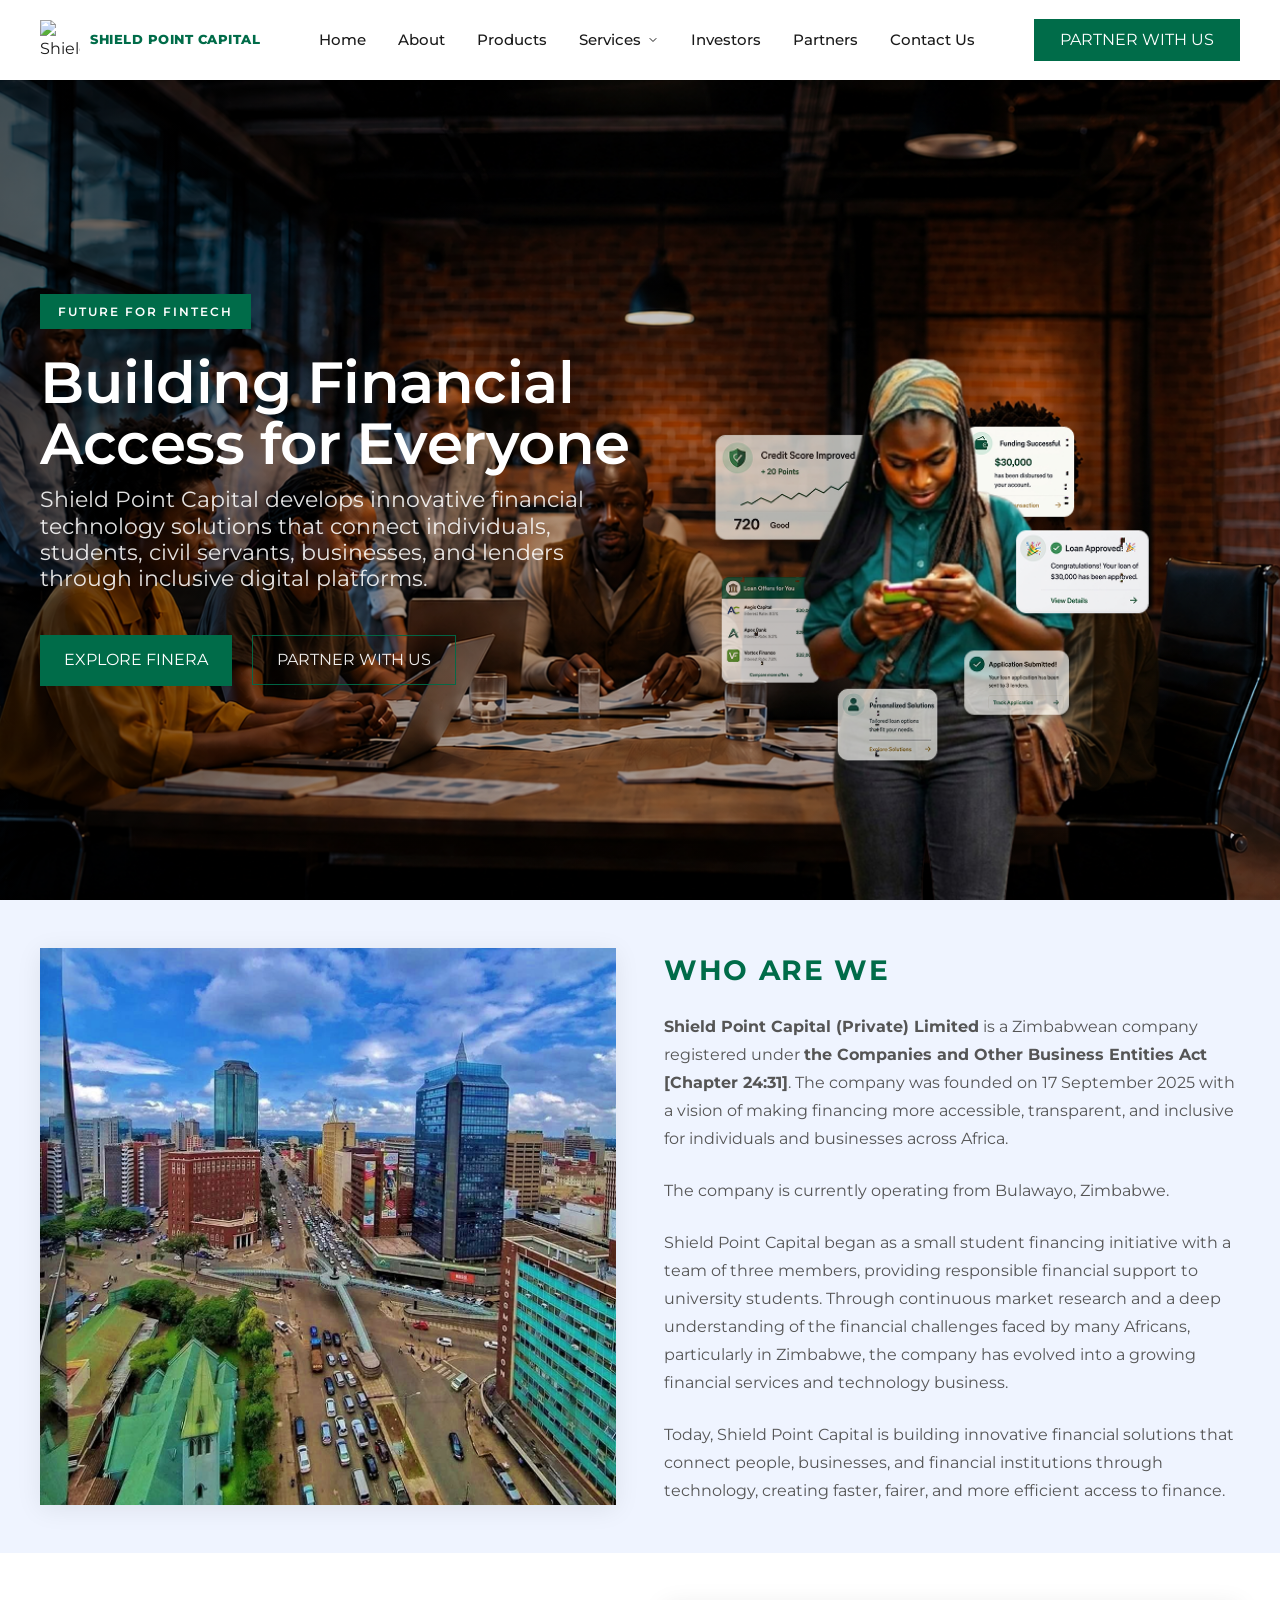
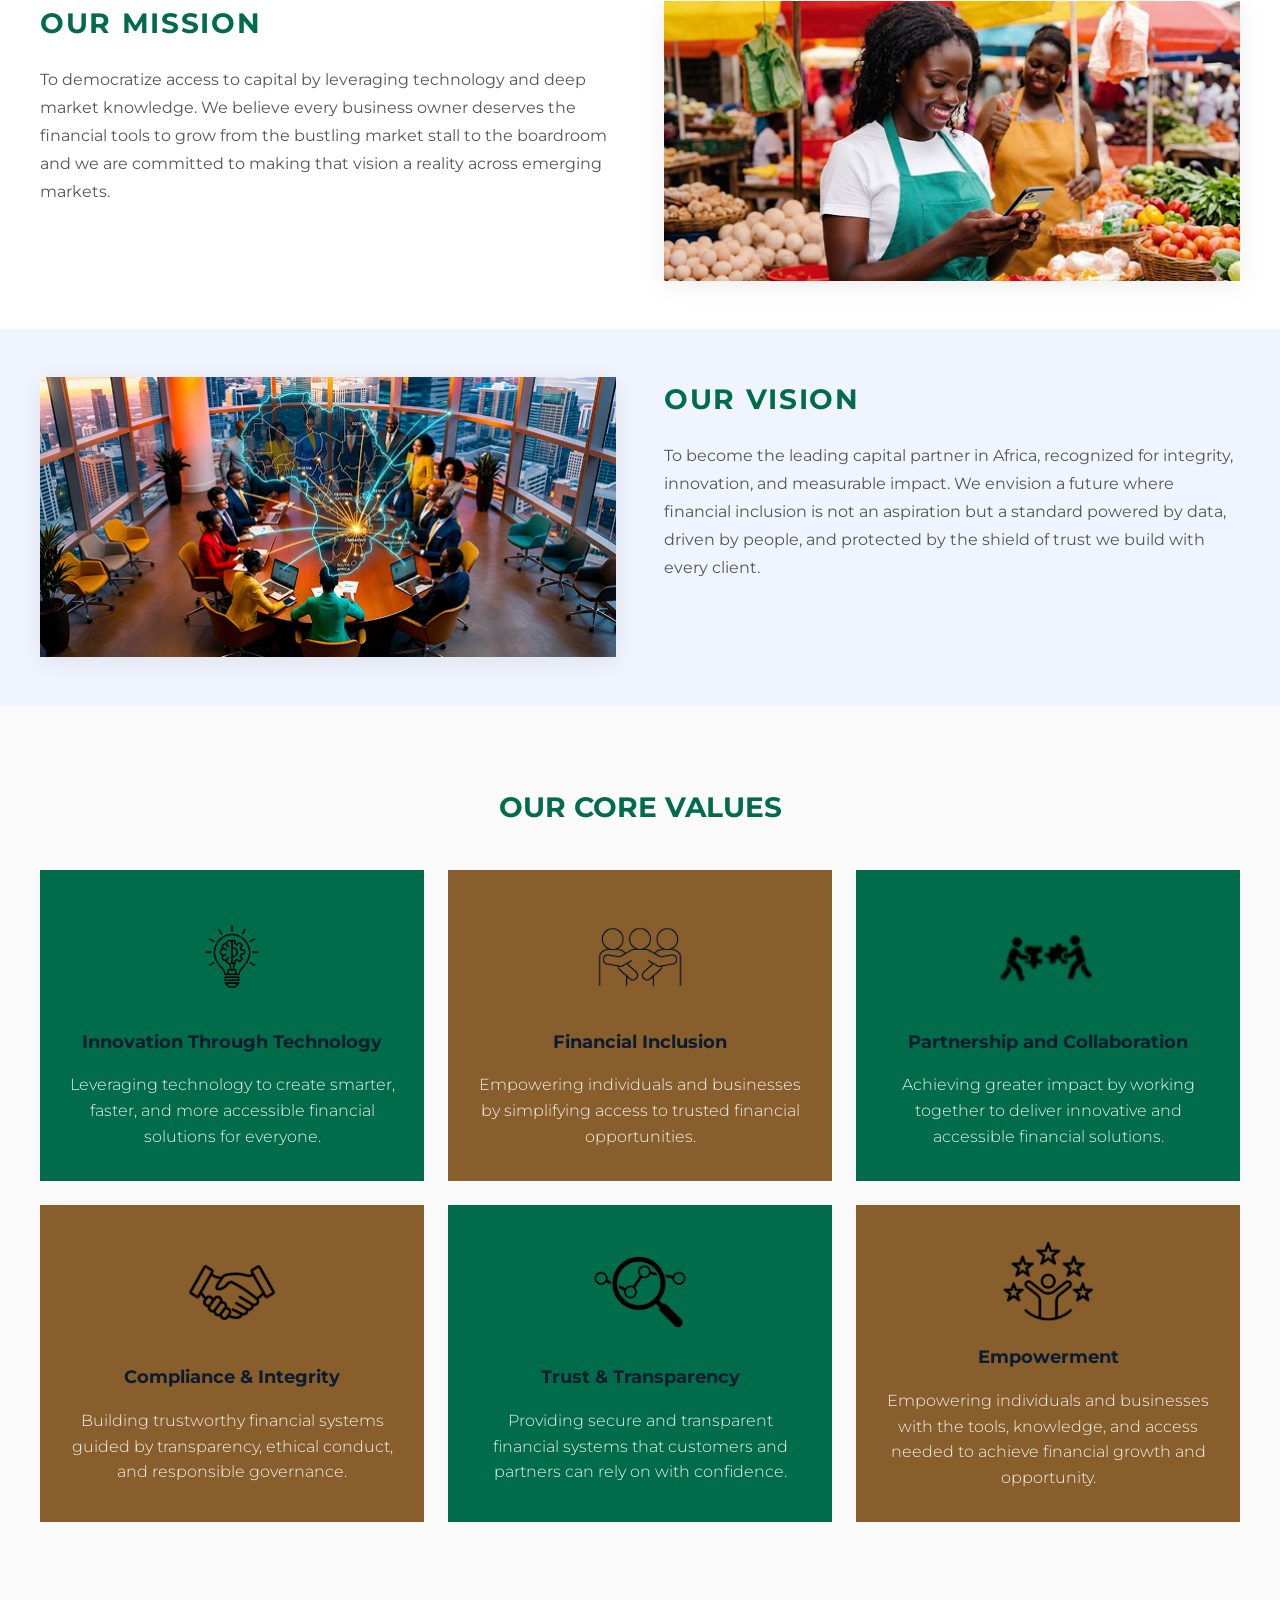
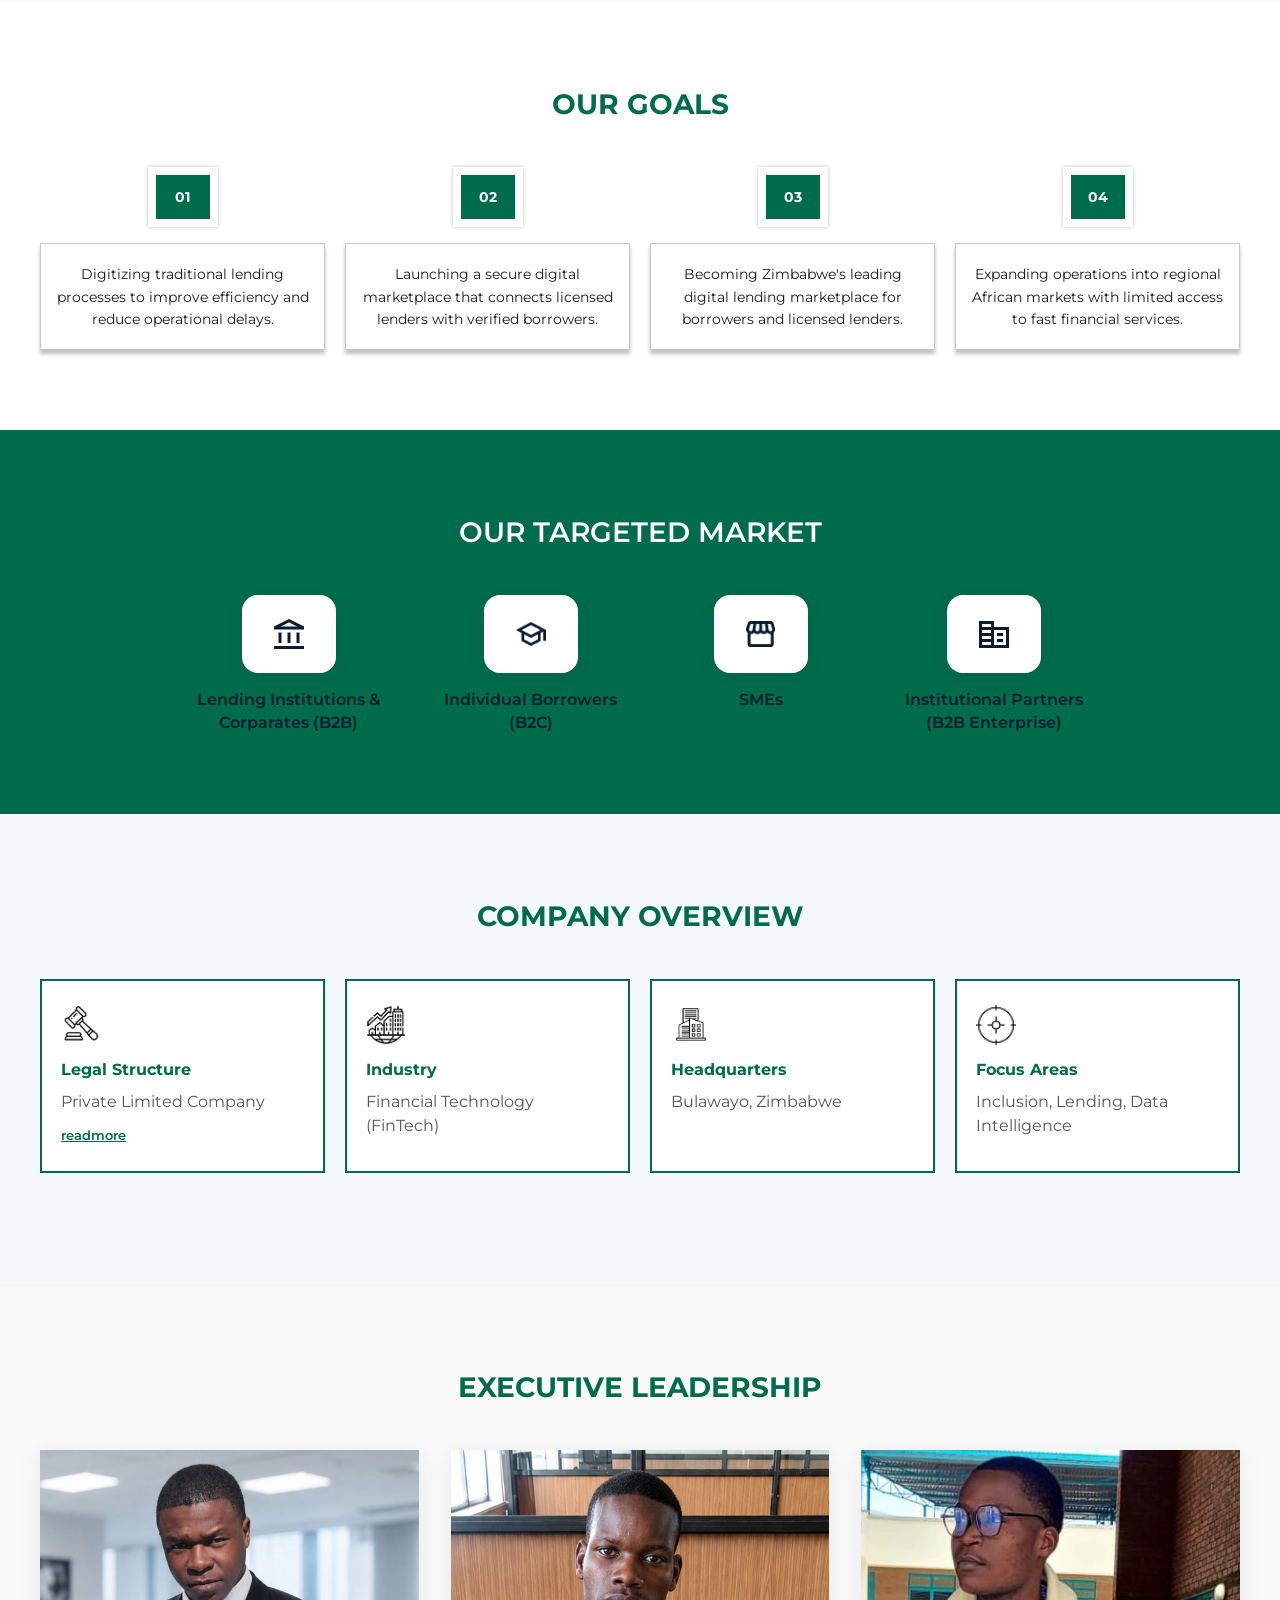
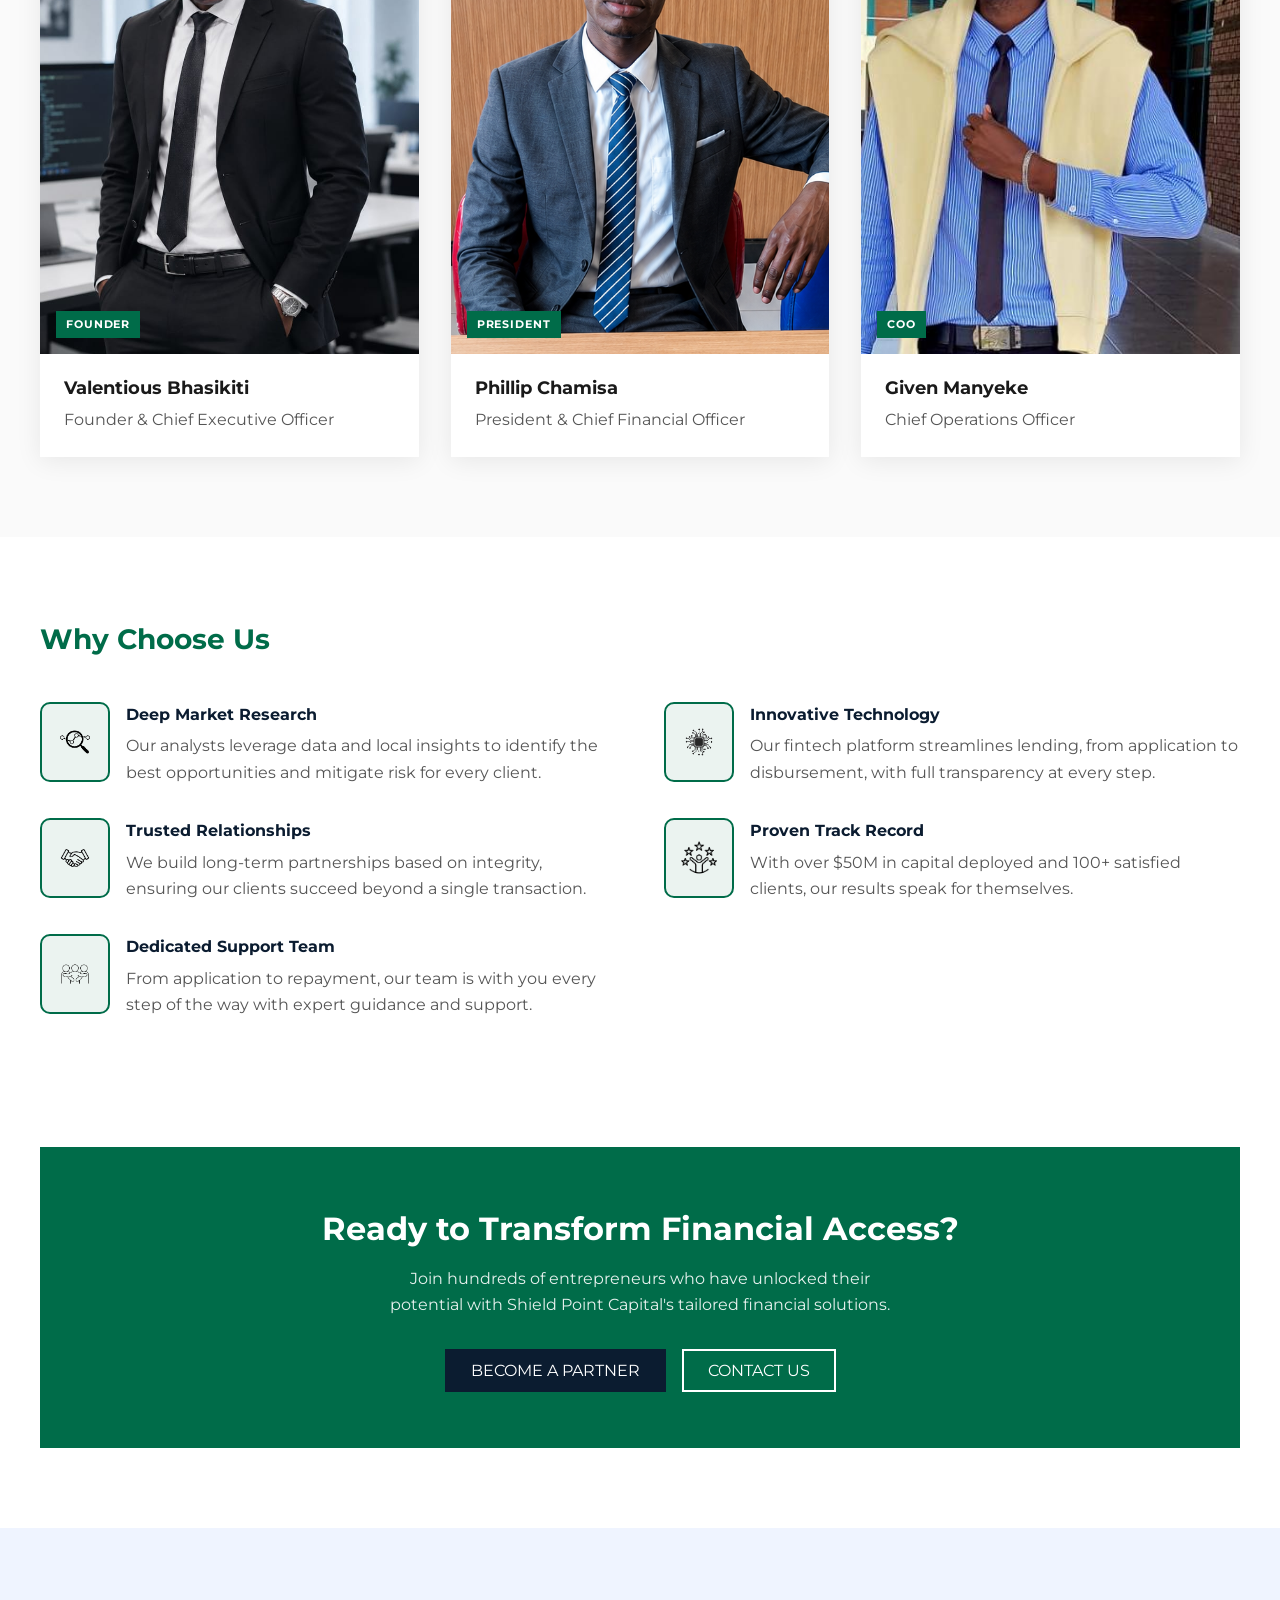
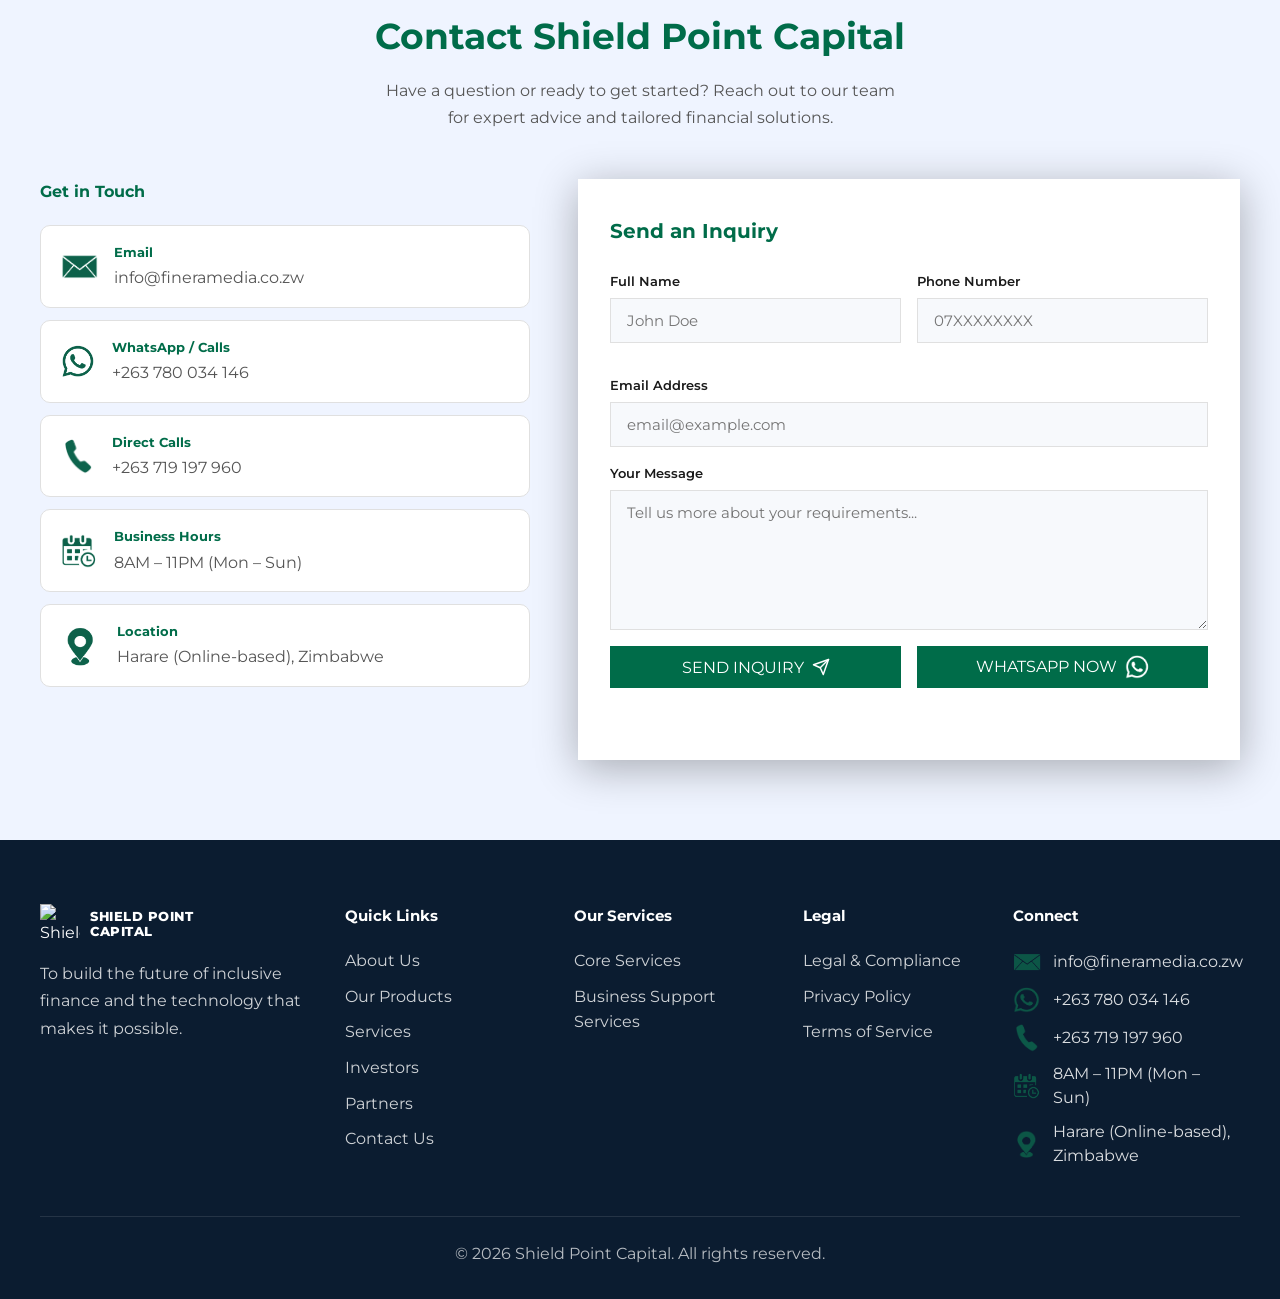
==== commit d48de9d9: "feat: 40% done" ====
--- a/index.html
+++ b/index.html
@@ -29,7 +29,18 @@
           <a href="index.html">Home</a>
           <a href="#about">About</a>
           <a href="#products">Products</a>
-          <a href="services.html">Services</a>
+          <div class="nav-dropdown">
+            <button type="button" class="nav-dropdown-toggle" aria-expanded="false" aria-haspopup="true">
+              Services
+              <svg class="nav-dropdown-chevron" width="12" height="12" viewBox="0 0 24 24" aria-hidden="true">
+                <path d="M6 9l6 6 6-6" fill="none" stroke="currentColor" stroke-width="2" stroke-linecap="round" stroke-linejoin="round"></path>
+              </svg>
+            </button>
+            <ul class="nav-dropdown-menu" role="menu">
+              <li role="none"><a href="loan-services.html" role="menuitem">Core Services</a></li>
+              <li role="none"><a href="services.html" role="menuitem">Business Support Services</a></li>
+            </ul>
+          </div>
           <a href="investors.html">Investors</a>
           <a href="partners.html">Partners</a>
           <a href="#contact">Contact Us</a>
@@ -100,13 +111,18 @@
           />
         </div>
         <div class="info-text">
-          <h2>OUR STORY</h2>
+          <h2>WHO ARE WE</h2>
           <p>
-            Shield Point Capital is a forward-thinking financial services firm
-            dedicated to bridging the gap between capital and opportunity. We
-            serve entrepreneurs, SMEs, and institutions with tailored lending
-            solutions, strategic advisory, and innovative fintech platforms
-            designed for real-world impact.
+            <strong>Shield Point Capital (Private) Limited</strong> is a Zimbabwean company registered under <strong>the Companies and Other Business Entities Act [Chapter 24:31]</strong>. The company was founded on 17 September 2025 with a vision of making financing more accessible, transparent, and inclusive for individuals and businesses across Africa.
+          </p>
+          <p>
+            The company is currently operating from Bulawayo, Zimbabwe.
+          </p>
+          <p>
+            Shield Point Capital began as a small student financing initiative with a team of three members, providing responsible financial support to university students. Through continuous market research and a deep understanding of the financial challenges faced by many Africans, particularly in Zimbabwe, the company has evolved into a growing financial services and technology business.
+          </p>
+          <p>
+            Today, Shield Point Capital is building innovative financial solutions that connect people, businesses, and financial institutions through technology, creating faster, fairer, and more efficient access to finance.
           </p>
         </div>
       </div>
@@ -371,31 +387,31 @@
         <div class="leaders-grid">
           <article class="leader-card">
             <div class="leader-photo">
-              <img src="assets/images/leader-1.jpg" alt="Founder" />
+              <img src="assets/main/WhatsApp Image 2026-06-27 at 11.40.31.jpeg" alt="Founder" />
               <span class="leader-tag">Founder</span>
             </div>
             <div class="leader-info">
-              <h3>David Mokoena</h3>
+              <h3>Valentious Bhasikiti</h3>
               <p>Founder &amp; Chief Executive Officer</p>
             </div>
           </article>
           <article class="leader-card">
             <div class="leader-photo">
-              <img src="assets/images/leader-2.jpg" alt="President" />
+              <img src="assets/main/inlibs.png" alt="President" class="leader-img-president" />
               <span class="leader-tag">President</span>
             </div>
             <div class="leader-info">
-              <h3>Sarah Ndlovu</h3>
+              <h3>Phillip Chamisa</h3>
               <p>President &amp; Chief Financial Officer</p>
             </div>
           </article>
           <article class="leader-card">
             <div class="leader-photo">
-              <img src="assets/images/leader-3.jpg" alt="COO" />
+              <img src="assets/main/WhatsApp Image 2026-06-27 at 11.42.33.jpeg" alt="COO" class="leader-img-coo" />
               <span class="leader-tag">COO</span>
             </div>
             <div class="leader-info">
-              <h3>James Okonkwo</h3>
+              <h3>Given Manyeke</h3>
               <p>Chief Operations Officer</p>
             </div>
           </article>
@@ -404,7 +420,7 @@
     </section>
 
     <!-- Featured CTA -->
-    <section class="featured-cta">
+    <!-- <section class="featured-cta">
       <div class="featured-cta-image-wrap">
         <img
           src="assets/main/d52a2cd7-72c1-4c0f-8a01-5c0b75ffdf80 1.png"
@@ -415,7 +431,7 @@
         </div>
       </div>
       <div class="container featured-cta-content">
-        <p style="font-size: 18px; color: #ffffff; text-align: left;">
+        <p style="color: #ffffff; text-align: left;">
           Shield Point Capital is capturing the continent's next massive credit super-cycle through FinEra,
           our cloud-native matching engine. By acting purely as an orchestrator between high-intent borrowers
           and registered institutional lenders, we scale revenues exponentially without balance-sheet credit exposure.
@@ -442,7 +458,7 @@
        </p>
         <a href="#about" class="btn btn-navy" style="display: inline-block; align-self: flex-start; margin-left: 0; margin-top: 1.5rem;">Learn More</a>
       </div>
-    </section>
+    </section> -->
 
     <!-- Why Choose Us -->
     <section class="why-choose">
@@ -450,10 +466,7 @@
         <h2 class="section-title">Why Choose Us</h2>
         <div class="why-grid">
           <div class="why-item">
-            <img
-              src="assets/main/e3d59d60c2891e39457dc635b6fc89ab 1.png"
-              alt=""
-            />
+            <div class="why-icon"><img src="assets/main/e3d59d60c2891e39457dc635b6fc89ab 1.png" alt="" /></div>
             <div>
               <h4>Deep Market Research</h4>
               <p>
@@ -463,10 +476,7 @@
             </div>
           </div>
           <div class="why-item">
-            <img
-              src="assets/main/c6b0a3f0c4ad3450d38bfd1c611b52a3 1.png"
-              alt=""
-            />
+            <div class="why-icon"><img src="assets/main/c6b0a3f0c4ad3450d38bfd1c611b52a3 1.png" alt="" /></div>
             <div>
               <h4>Innovative Technology</h4>
               <p>
@@ -476,10 +486,7 @@
             </div>
           </div>
           <div class="why-item">
-            <img
-              src="assets/main/7e99573e654821e5dd4d5b35d9fbd59b 1.png"
-              alt=""
-            />
+            <div class="why-icon"><img src="assets/main/7e99573e654821e5dd4d5b35d9fbd59b 1.png" alt="" /></div>
             <div>
               <h4>Trusted Relationships</h4>
               <p>
@@ -489,10 +496,7 @@
             </div>
           </div>
           <div class="why-item">
-            <img
-              src="assets/main/ee728a3a29bef19f0a38a2528dfb34dd 1.png"
-              alt=""
-            />
+            <div class="why-icon"><img src="assets/main/ee728a3a29bef19f0a38a2528dfb34dd 1.png" alt="" /></div>
             <div>
               <h4>Proven Track Record</h4>
               <p>
@@ -502,10 +506,7 @@
             </div>
           </div>
           <div class="why-item">
-            <img
-              src="assets/main/2925691fcded59c19bc11cef3c6aada5 1.png"
-              alt=""
-            />
+            <div class="why-icon"><img src="assets/main/2925691fcded59c19bc11cef3c6aada5 1.png" alt="" /></div>
             <div>
               <h4>Dedicated Support Team</h4>
               <p>
@@ -636,16 +637,19 @@
               </div>
               <div class="form-buttons">
                 <button type="submit" class="btn btn-green">
-                  <img src="assets/main/image 15.png" alt="Email" style="width: 25px; height: 25px; object-fit: contain; filter: brightness(0) invert(1);" />
                   Send Inquiry
+                  <svg viewBox="0 0 24 24" fill="none" stroke="currentColor" stroke-width="2" stroke-linecap="round" stroke-linejoin="round" aria-hidden="true" style="width: 18px; height: 18px;">
+                    <line x1="22" y1="2" x2="11" y2="13"></line>
+                    <polygon points="22 2 15 22 11 13 2 9 22 2"></polygon>
+                  </svg>
                 </button>
                 <a
                   href="https://wa.me/263780034146"
                   target="_blank"
                   class="btn btn-green"
                 >
-                <img src="assets/main/45e235ee05ff4c3ee3d000b9532ef587 1.png" alt="Email" style="width: 25px; height: 25px; object-fit: contain; filter: brightness(0) invert(1);" />
-                 WhatsApp Now
+                  WhatsApp Now
+                  <img src="assets/main/45e235ee05ff4c3ee3d000b9532ef587 1.png" alt="" style="width: 25px; height: 25px; object-fit: contain; filter: brightness(0) invert(1);" />
                 </a>
               </div>
               <p class="form-status" id="formStatus" role="status"></p>
@@ -668,9 +672,7 @@
               <span class="logo-text">SHIELD POINT<br />CAPITAL</span>
             </a>
             <p>
-              Shield Point Capital empowers businesses and individuals with
-              accessible, technology-driven financial solutions across Africa
-              and beyond.
+              To build the future of inclusive finance and the technology that makes it possible.
             </p>
           </div>
           <div class="footer-col">
@@ -687,24 +689,42 @@
           <div class="footer-col">
             <h4>Our Services</h4>
             <ul>
-              <li><a href="#">Loan Facilitation</a></li>
-              <li><a href="#">Credit Analytics</a></li>
-              <li><a href="#">Risk Management</a></li>
-              <li><a href="#">Financial Advisory</a></li>
+              <li><a href="loan-services.html">Core Services</a></li>
+              <li><a href="services.html">Business Support Services</a></li>
+            </ul>
+          </div>
+          <div class="footer-col">
+            <h4>Legal</h4>
+            <ul>
+              <li><a href="#">Legal &amp; Compliance</a></li>
+              <li><a href="#">Privacy Policy</a></li>
+              <li><a href="#">Terms of Service</a></li>
             </ul>
           </div>
           <div class="footer-col">
             <h4>Connect</h4>
-            <div class="social-links">
-              <a href="#" aria-label="LinkedIn">in</a>
-              <a href="#" aria-label="Twitter">X</a>
-              <a href="#" aria-label="Facebook">f</a>
-              <a href="#" aria-label="Instagram">ig</a>
-            </div>
-            <div class="footer-contact-info">
-              <p>+27 (0) 11 123 4567</p>
-              <p>info@shieldpointcapital.com</p>
-            </div>
+            <ul class="footer-contact-list">
+              <li>
+                <img src="assets/main/912841506896fdf51b089d4922dc74c3 1.png" alt="" />
+                <span>info@fineramedia.co.zw</span>
+              </li>
+              <li>
+                <img src="assets/main/45e235ee05ff4c3ee3d000b9532ef587 1.png" alt="" />
+                <span>+263 780 034 146</span>
+              </li>
+              <li>
+                <img src="assets/main/8a0f18aee763cdcc20522814d6528990 1.png" alt="" />
+                <span>+263 719 197 960</span>
+              </li>
+              <li>
+                <img src="assets/main/7eaf2c45965894defed0c8ae2a4e2140 1.png" alt="" />
+                <span>8AM – 11PM (Mon – Sun)</span>
+              </li>
+              <li>
+                <img src="assets/main/4edcb460a940ff726549077935f57168 1.png" alt="" />
+                <span>Harare (Online-based), Zimbabwe</span>
+              </li>
+            </ul>
           </div>
         </div>
         <div class="footer-bottom">
--- a/css/styles.css
+++ b/css/styles.css
@@ -33,6 +33,7 @@
 
 body {
   font-family: var(--font);
+  font-size: 16px;
   color: var(--text-dark);
   background: var(--white);
   line-height: 1.6;
@@ -102,9 +103,11 @@
   gap: 0.5rem;
   padding: 0.4rem 1.5rem;
   border-radius: 0px;
-  text-transform: uppercase;
+  font-family: var(--font-heading);
   font-size: 16px;
   font-weight: 400;
+  text-transform: uppercase;
+  letter-spacing: normal;
   border: 2px solid transparent;
   cursor: pointer;
   transition:
@@ -190,6 +193,96 @@
 
 .main-nav a:hover {
   color: var(--green);
+}
+
+.nav-dropdown {
+  position: relative;
+}
+
+.nav-dropdown-toggle {
+  display: inline-flex;
+  align-items: center;
+  gap: 0.35rem;
+  background: none;
+  border: none;
+  font-family: inherit;
+  font-size: 0.9375rem;
+  font-weight: 500;
+  color: var(--text-dark);
+  cursor: pointer;
+  padding: 0;
+  transition: color 0.2s;
+}
+
+.nav-dropdown-toggle:hover,
+.nav-dropdown.open .nav-dropdown-toggle,
+.nav-dropdown-toggle.active {
+  color: var(--green);
+}
+
+.nav-dropdown-chevron {
+  transition: transform 0.2s;
+}
+
+.nav-dropdown.open .nav-dropdown-chevron {
+  transform: rotate(180deg);
+}
+
+.nav-dropdown-menu {
+  position: absolute;
+  top: calc(100% + 0.75rem);
+  left: 50%;
+  transform: translateX(-50%) translateY(0.5rem);
+  min-width: 190px;
+  background: var(--white);
+  box-shadow: 0 8px 24px rgba(0, 0, 0, 0.12);
+  border: 1px solid var(--border-light);
+  opacity: 0;
+  visibility: hidden;
+  pointer-events: none;
+  transition:
+    opacity 0.2s,
+    transform 0.2s,
+    visibility 0.2s;
+  z-index: 1001;
+  padding: 0.5rem 0;
+}
+
+.nav-dropdown-menu li {
+  list-style: none;
+}
+
+.nav-dropdown-menu a {
+  display: block;
+  padding: 0.625rem 1.25rem;
+  font-size: 0.875rem;
+  font-weight: 500;
+  color: var(--text-dark);
+  white-space: nowrap;
+  transition:
+    background 0.2s,
+    color 0.2s;
+}
+
+.nav-dropdown-menu a:hover,
+.nav-dropdown-menu a.active {
+  background: rgba(0, 108, 73, 0.08);
+  color: var(--green);
+}
+
+@media (min-width: 769px) {
+  .nav-dropdown:hover .nav-dropdown-chevron,
+  .nav-dropdown:focus-within .nav-dropdown-chevron {
+    transform: rotate(180deg);
+  }
+
+  .nav-dropdown:hover .nav-dropdown-menu,
+  .nav-dropdown:focus-within .nav-dropdown-menu {
+    opacity: 1;
+    visibility: visible;
+    pointer-events: auto;
+    transform: translateX(-50%) translateY(0);
+  }
 }
 
 .nav-toggle {
@@ -326,9 +419,10 @@
   border: none;
   padding: 0.8rem 1.5rem;
   border-radius: 0;
-  font-family: "Montserrat", sans-serif;
+  font-family: var(--font-heading);
   font-size: 16px;
   font-weight: 400;
+  letter-spacing: normal;
   cursor: pointer;
   text-transform: uppercase;
   transition: all 0.3s ease;
@@ -347,9 +441,10 @@
   border: 1px solid #006c49;
   color: #ffffff;
   padding: 0.7rem 1.5rem;
-  font-family: "Montserrat", sans-serif;
+  font-family: var(--font-heading);
   font-size: 16px;
   font-weight: 400;
+  letter-spacing: normal;
   text-decoration: none;
   text-transform: uppercase;
   transition: all 0.3s ease;
@@ -637,7 +732,7 @@
   display: grid;
   grid-template-columns: 1fr 1fr;
   gap: 3rem;
-  align-items: center;
+  align-items: stretch;
 }
 
 .info-grid.reverse .info-image {
@@ -648,9 +743,16 @@
   order: 1;
 }
 
+.info-image {
+  position: relative;
+  min-height: 280px;
+}
+
 .info-image img {
+  position: absolute;
+  inset: 0;
   width: 100%;
-  aspect-ratio: 16 / 9;
+  height: 100%;
   object-fit: cover;
   border-radius: var(--radius);
   box-shadow: var(--shadow);
@@ -676,6 +778,11 @@
   color: var(--text-muted);
   font-size: 1rem;
   line-height: 1.75;
+  margin-bottom: 1.5rem;
+}
+
+.info-text p:last-child {
+  margin-bottom: 0;
 }
 
 /* Core Values */
@@ -994,7 +1101,7 @@
   background: var(--white);
   border-radius: var(--radius-sm);
   padding: 1.25rem 1rem;
-  font-size: 0.85rem;
+  font-size: 14px;
   color: var(--text-dark);
   line-height: 1.6;
   text-align: center;
@@ -1033,6 +1140,16 @@
   width: 100%;
   height: 100%;
   object-fit: cover;
+}
+
+.leader-photo img.leader-img-president {
+  transform: scale(2) translateY(20%);
+  object-position: center top;
+}
+
+.leader-photo img.leader-img-coo {
+  transform: scale(1.5) translateY(-7%);
+  object-position: center top;
 }
 
 .leader-tag {
@@ -1109,7 +1226,6 @@
 
 .featured-cta-content p {
   color: #0b1c30;
-  font-size: 18px;
 }
 
 .checklist {
@@ -1145,6 +1261,10 @@
   padding: 5rem 0;
 }
 
+.why-choose .section-title {
+  text-align: left;
+}
+
 .why-grid {
   display: grid;
   grid-template-columns: repeat(2, 1fr);
@@ -1157,10 +1277,22 @@
   align-items: flex-start;
 }
 
+.why-icon {
+  display: flex;
+  align-items: center;
+  justify-content: center;
+  flex-shrink: 0;
+  border-radius: 10px;
+  width: 70px;
+  height: 80px;
+  background: rgba(0, 108, 73, 0.08);
+  border: 2px solid var(--green);
+  padding: 0.5rem;
+}
+
 .why-item img {
-  width: 44px;
-  height: 44px;
-  flex-shrink: 0;
+  width: 36px;
+  height: 36px;
   object-fit: contain;
 }
 
@@ -1168,7 +1300,7 @@
   font-size: 1rem;
   font-weight: 700;
   margin-bottom: 0.375rem;
-  color: var(--text-dark);
+  color: #0b1c30;
 }
 
 .why-item p {
@@ -1213,7 +1345,7 @@
 /* Contact */
 .contact {
   padding: 5rem 0;
-  background: #EFF4FF;
+  background: #eff4ff;
 }
 
 .contact-header {
@@ -1292,7 +1424,8 @@
 
 .contact-info-item > img,
 .contact-info-item .contact-icon img {
-  filter: invert(27%) sepia(89%) saturate(500%) hue-rotate(115deg) brightness(85%) contrast(90%);
+  filter: invert(27%) sepia(89%) saturate(500%) hue-rotate(115deg)
+    brightness(85%) contrast(90%);
 }
 
 .contact-info-item h4 {
@@ -1405,7 +1538,7 @@
 
 .footer-grid {
   display: grid;
-  grid-template-columns: 1.5fr 1fr 1fr 1fr;
+  grid-template-columns: 1.4fr 1fr 1fr 0.9fr 1.2fr;
   gap: 2.5rem;
   margin-bottom: 3rem;
 }
@@ -1416,7 +1549,7 @@
 
 .footer-brand p {
   margin-top: 1rem;
-  font-size: 0.875rem;
+  font-size: 16px;
   opacity: 0.8;
   line-height: 1.7;
   max-width: 320px;
@@ -1435,13 +1568,37 @@
 }
 
 .footer-col a {
-  font-size: 0.875rem;
+  font-size: 16px;
   opacity: 0.8;
   transition: opacity 0.2s;
 }
 
 .footer-col a:hover {
   opacity: 1;
+}
+
+.footer-contact-list {
+  display: flex;
+  flex-direction: column;
+  gap: 0.875rem;
+}
+
+.footer-contact-list li {
+  display: flex;
+  gap: 0.75rem;
+  align-items: center;
+  font-size: 16px;
+  opacity: 0.85;
+  line-height: 1.5;
+}
+
+.footer-contact-list img {
+  width: 28px;
+  height: 28px;
+  flex-shrink: 0;
+  object-fit: contain;
+  filter: invert(27%) sepia(89%) saturate(500%) hue-rotate(115deg)
+    brightness(85%) contrast(90%);
 }
 
 .social-links {
@@ -1482,7 +1639,7 @@
   border-top: 1px solid rgba(255, 255, 255, 0.15);
   padding-top: 1.5rem;
   text-align: center;
-  font-size: 0.8125rem;
+  font-size: 16px;
   opacity: 0.7;
 }
 
@@ -1644,6 +1801,35 @@
     pointer-events: auto;
   }
 
+  .nav-dropdown {
+    width: 100%;
+  }
+
+  .nav-dropdown-menu {
+    position: static;
+    transform: none;
+    opacity: 1;
+    visibility: hidden;
+    pointer-events: none;
+    max-height: 0;
+    overflow: hidden;
+    box-shadow: none;
+    border: none;
+    padding: 0;
+    margin-top: 0;
+    transition:
+      max-height 0.3s,
+      visibility 0.3s;
+  }
+
+  .nav-dropdown.open .nav-dropdown-menu {
+    visibility: visible;
+    pointer-events: auto;
+    max-height: 160px;
+    margin-top: 0.5rem;
+    padding-left: 0.5rem;
+  }
+
   .header-inner .btn-green {
     display: none;
   }
@@ -1700,6 +1886,15 @@
   .info-grid.reverse .info-image,
   .info-grid.reverse .info-text {
     order: unset;
+  }
+  .info-image {
+    position: static;
+    min-height: auto;
+  }
+  .info-image img {
+    position: static;
+    aspect-ratio: 16 / 9;
+    height: auto;
   }
   .values-grid {
     grid-template-columns: 1fr;
@@ -1763,8 +1958,26 @@
     width: 100%;
     justify-content: center;
     padding: 16px 20px;
-    font-size: 15px;
+    font-size: 16px;
     border-radius: 0;
+  }
+}
+
+/* ---- 430px and below — featured CTA hero image ---- */
+@media (max-width: 430px) {
+  .featured-cta-image-wrap > img {
+    width: 100%;
+    height: 90%;
+    display: block;
+  }
+
+  .featured-cta-overlay {
+    padding: 1rem 0.875rem 1.25rem;
+  }
+
+  .featured-cta-overlay h2 {
+    font-size: clamp(1.05rem, 4.2vw, 1.4rem);
+    line-height: 1.35;
   }
 }
 
@@ -1775,3 +1988,44 @@
     min-height: 100vh;
   }
 }
+
+/* Sitewide body text — 16px (hero excluded) */
+section:not(.hero) p,
+section:not(.hero) li,
+.site-footer p,
+.site-footer li,
+.target-item span,
+.leader-info p,
+.contact-info-item p,
+.contact-info-heading,
+.contact-subtitle,
+.touch-item p,
+.services-contact-intro p,
+.why-item p,
+.info-text p,
+.value-card p,
+.overview-card p,
+.secondary-cta-card p,
+.featured-cta-content p,
+.partners-hero-text p,
+.why-invest-header p,
+.form-privacy,
+.form-status,
+.service-card-body p,
+.partner-benefit p,
+.apply-intro p,
+.investor-tier p,
+.benefit-card p,
+.opportunity-card p,
+.request-intro p,
+.why-choose-item p,
+.touch-list p,
+.footer-brand p,
+.footer-col li,
+.footer-col a,
+.footer-contact-list li,
+.footer-contact-list span,
+.footer-bottom,
+.footer-bottom p {
+  font-size: 16px;
+}
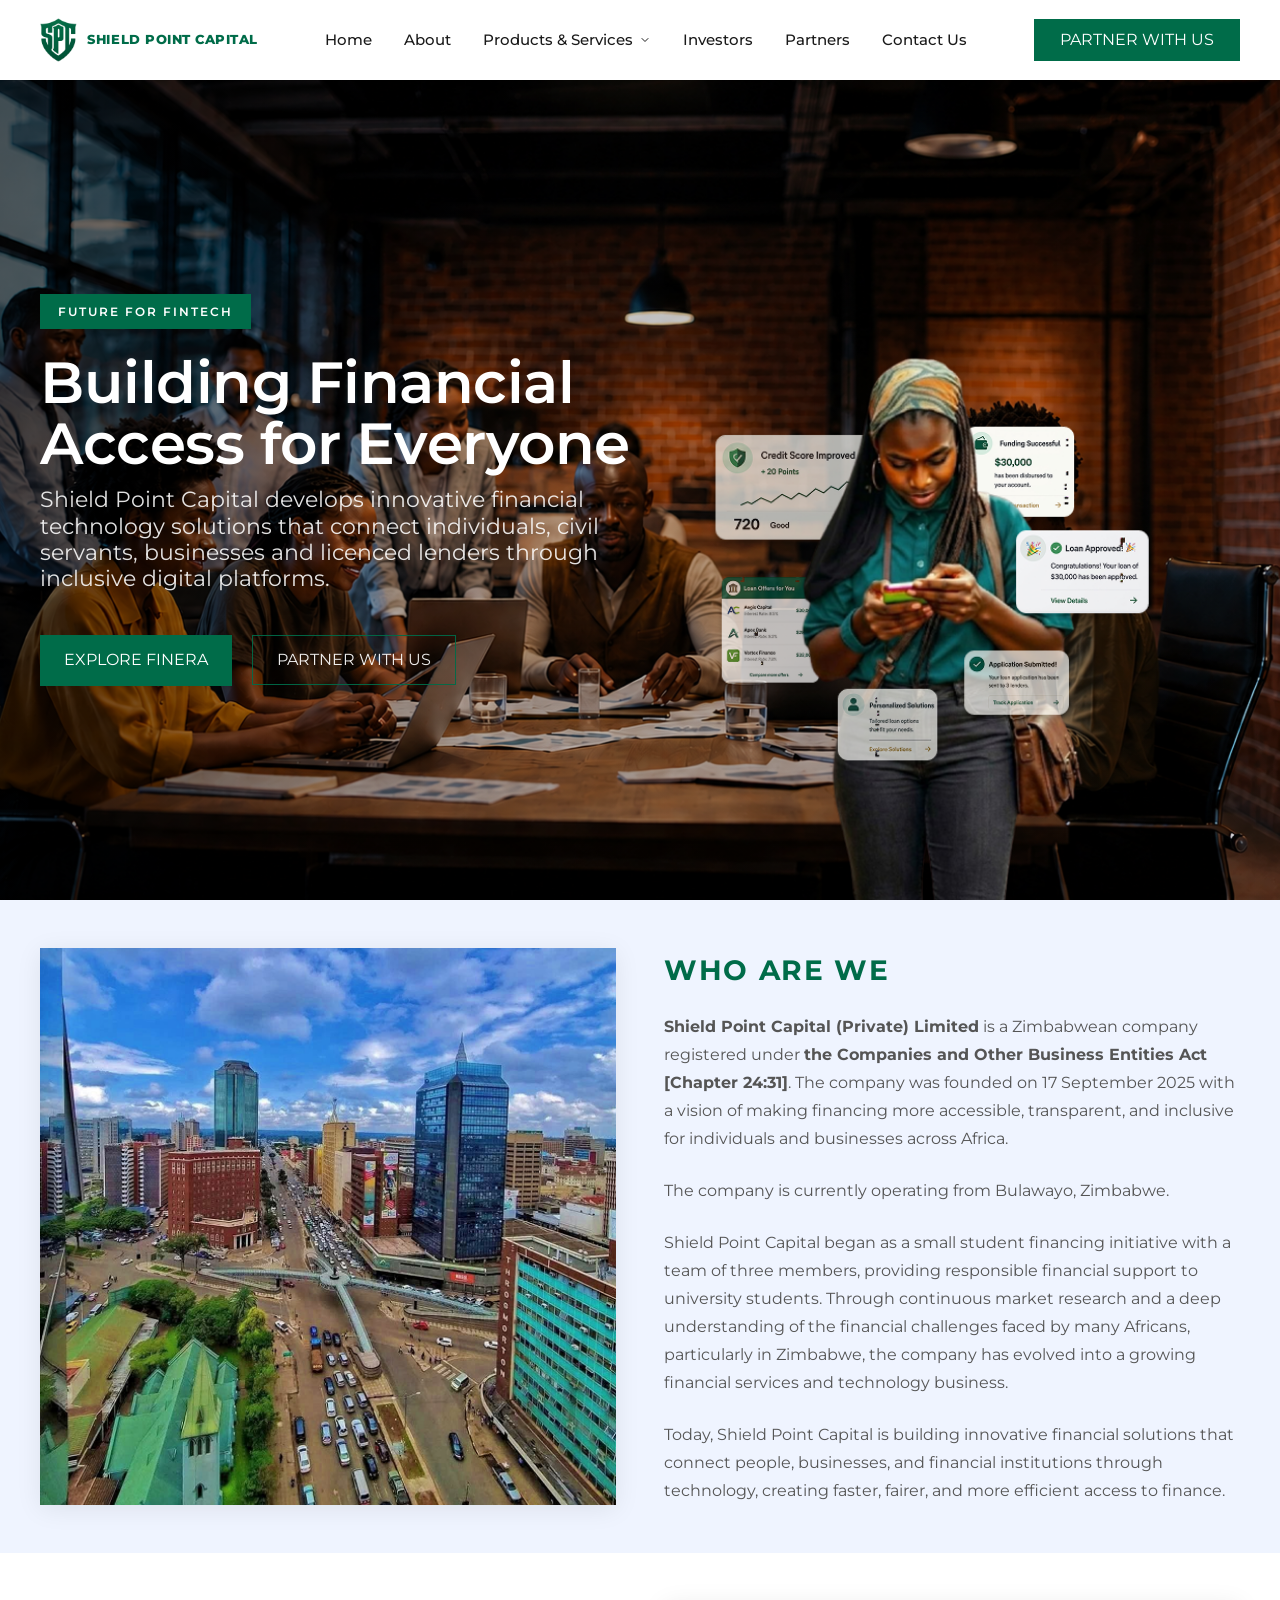
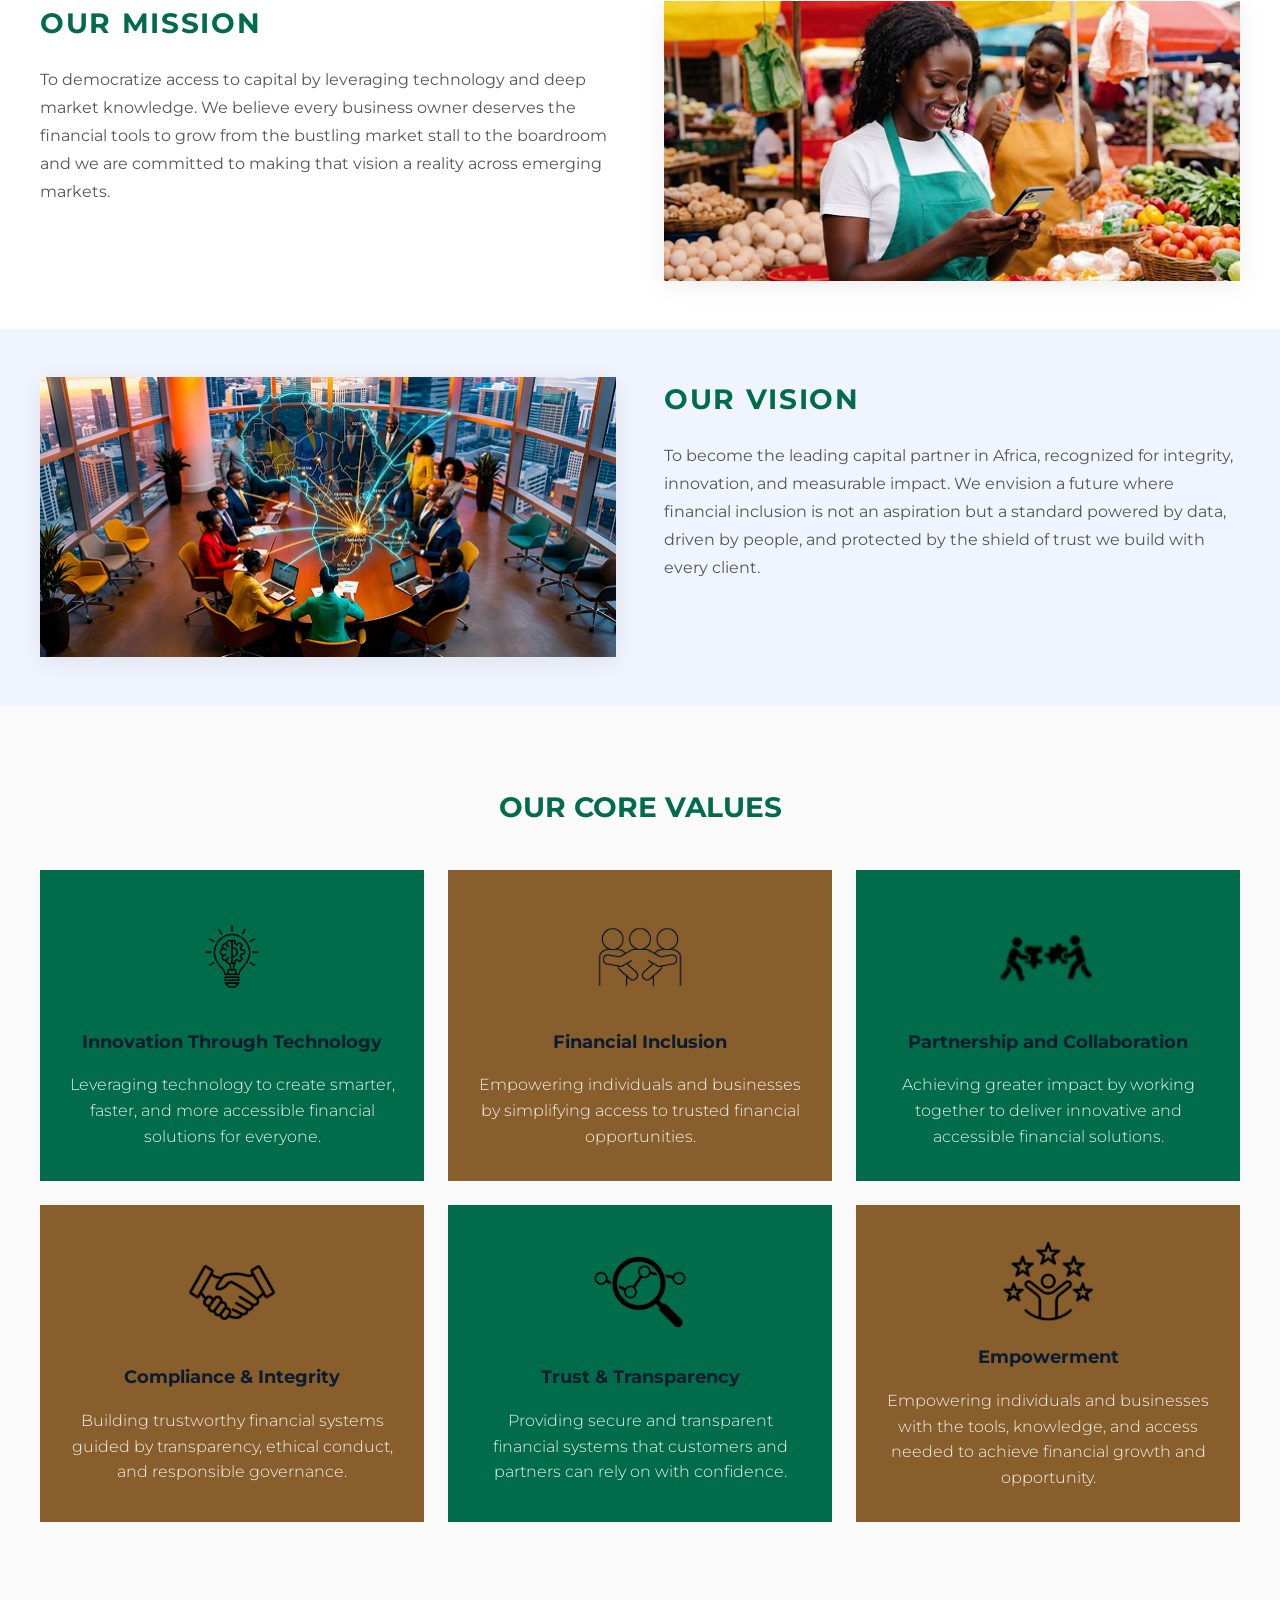
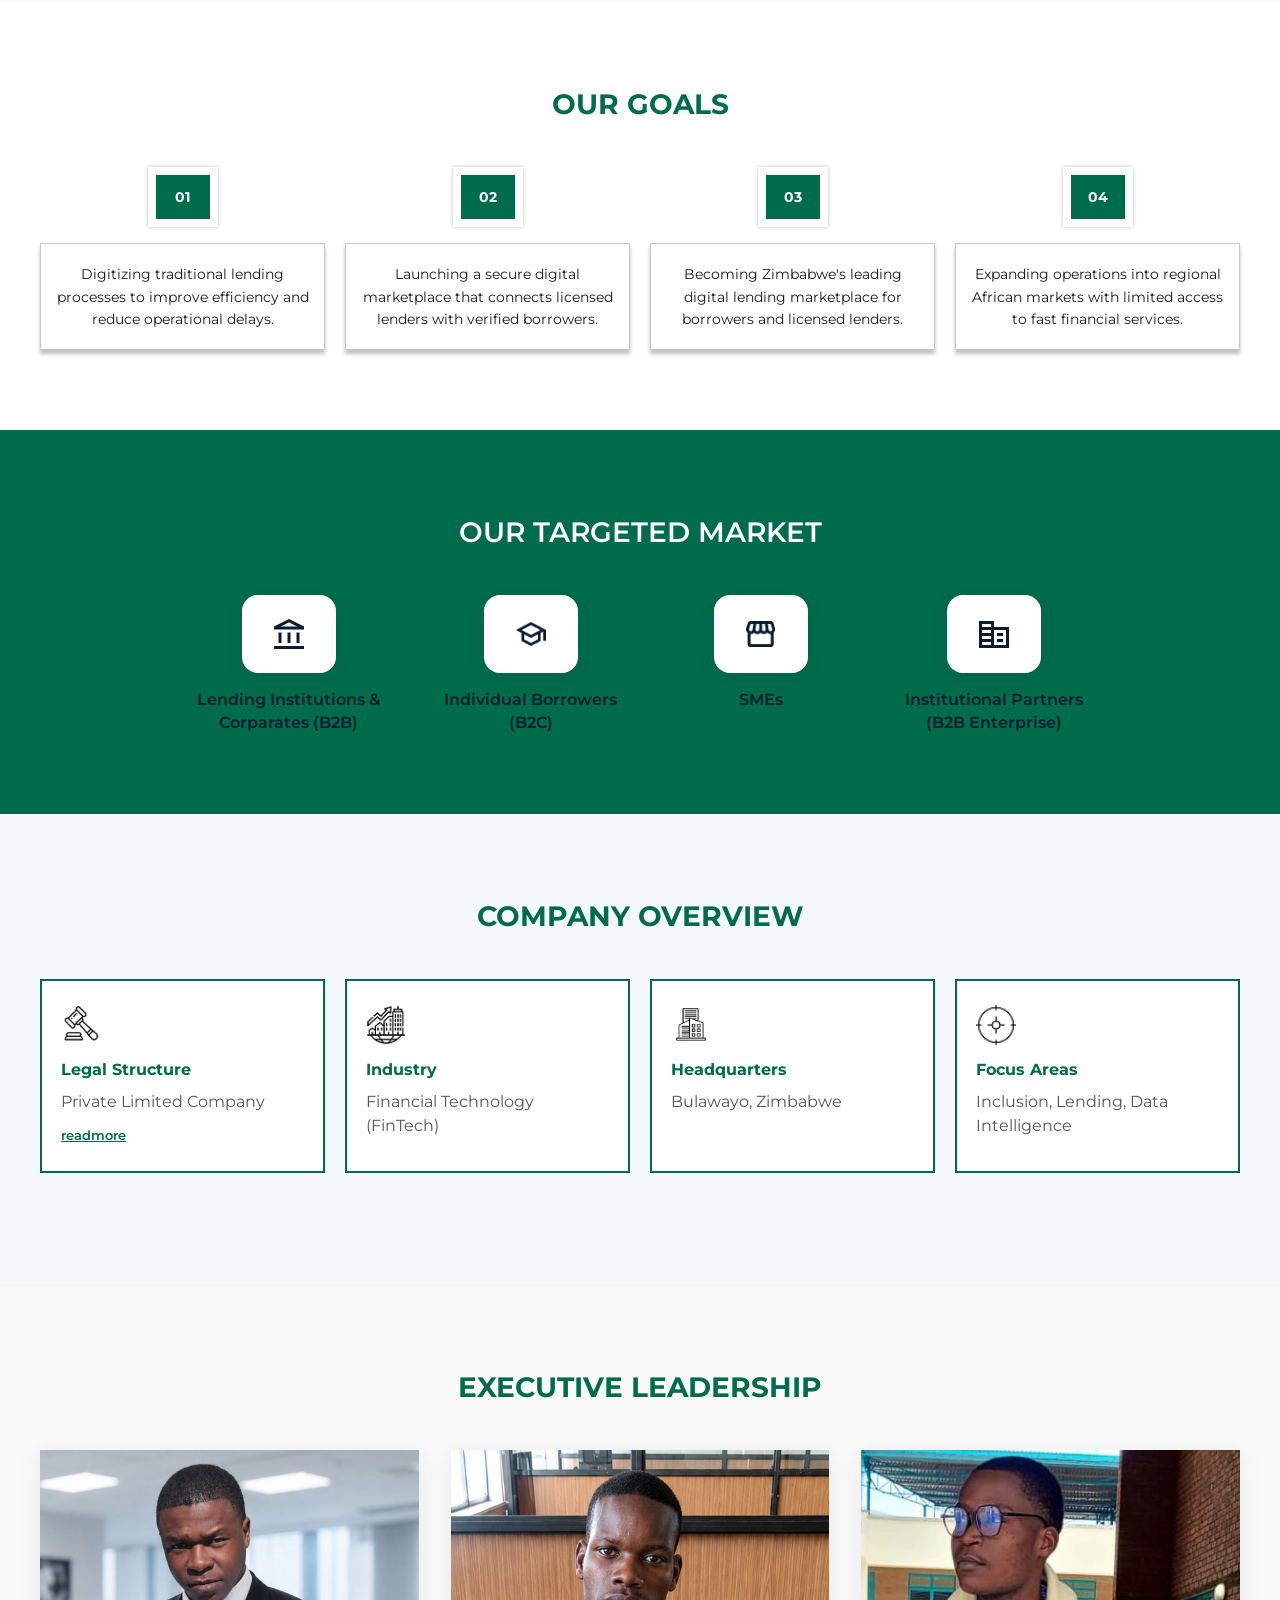
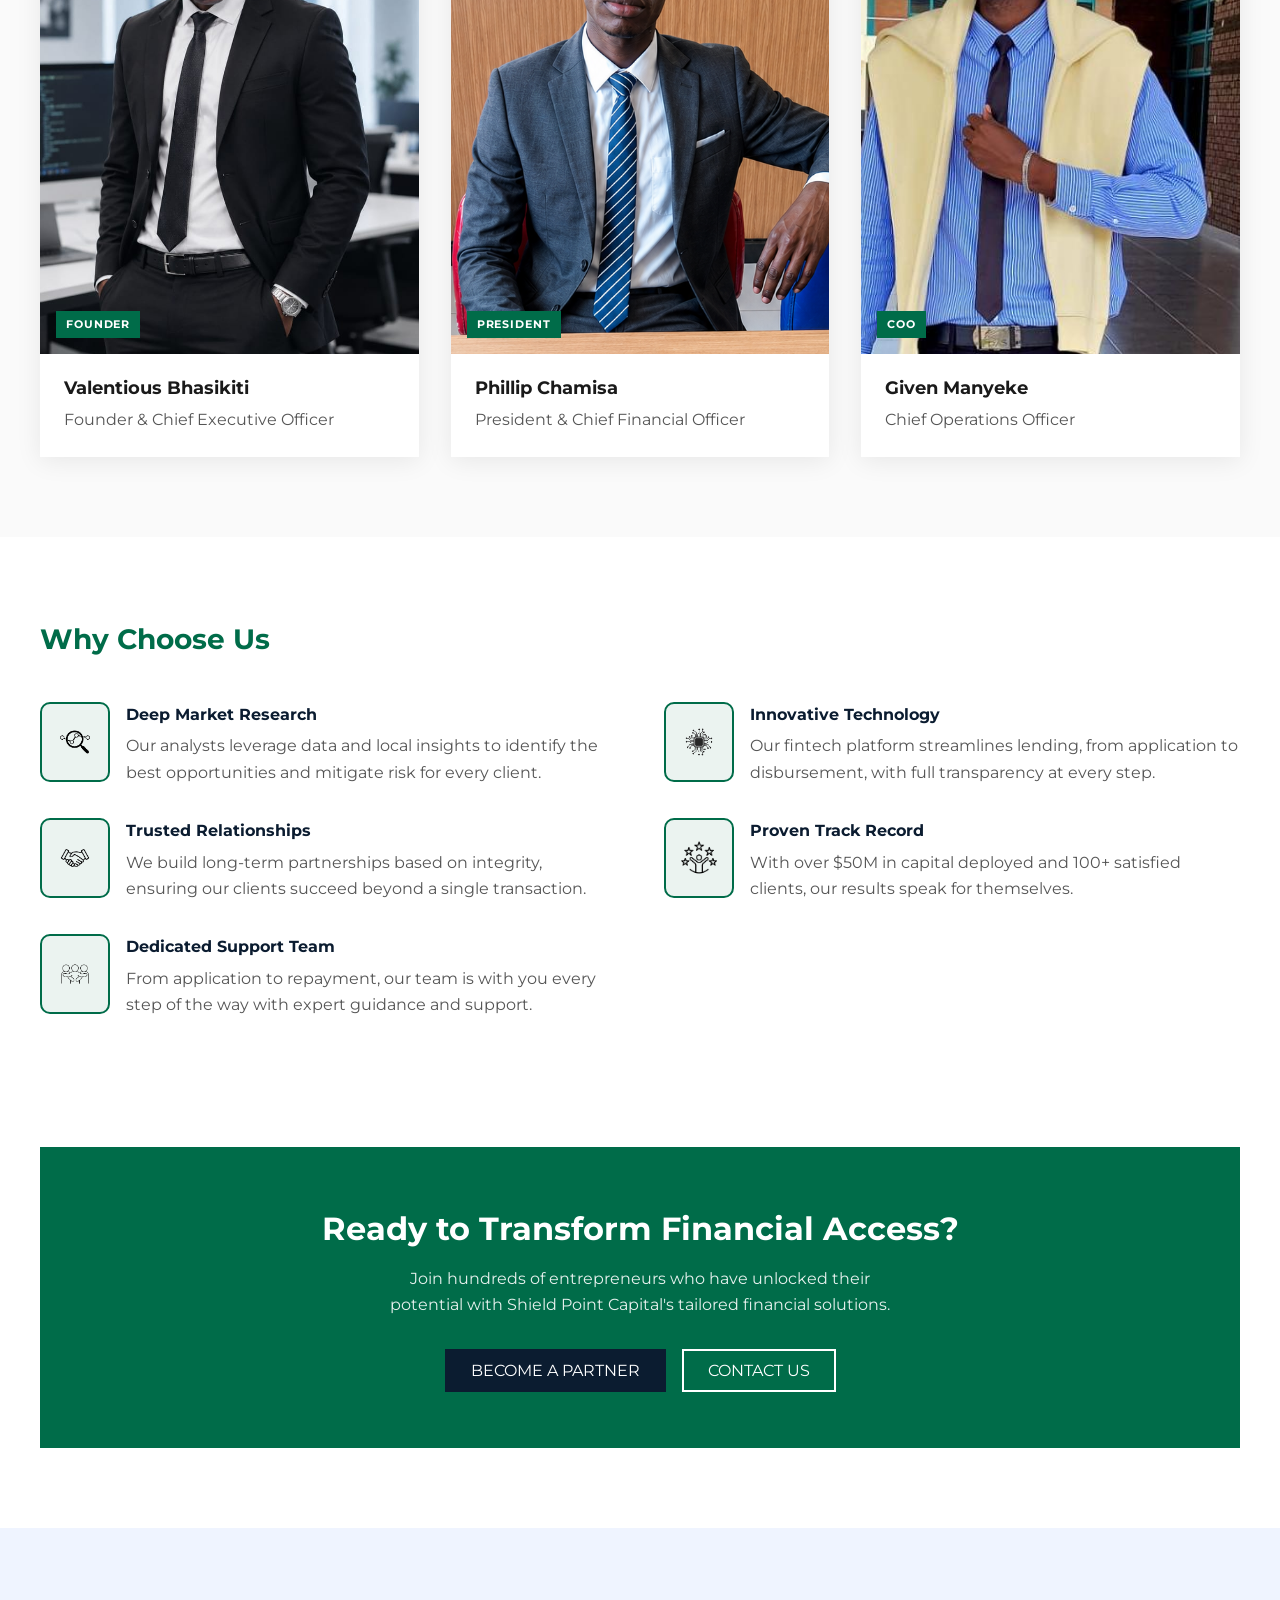
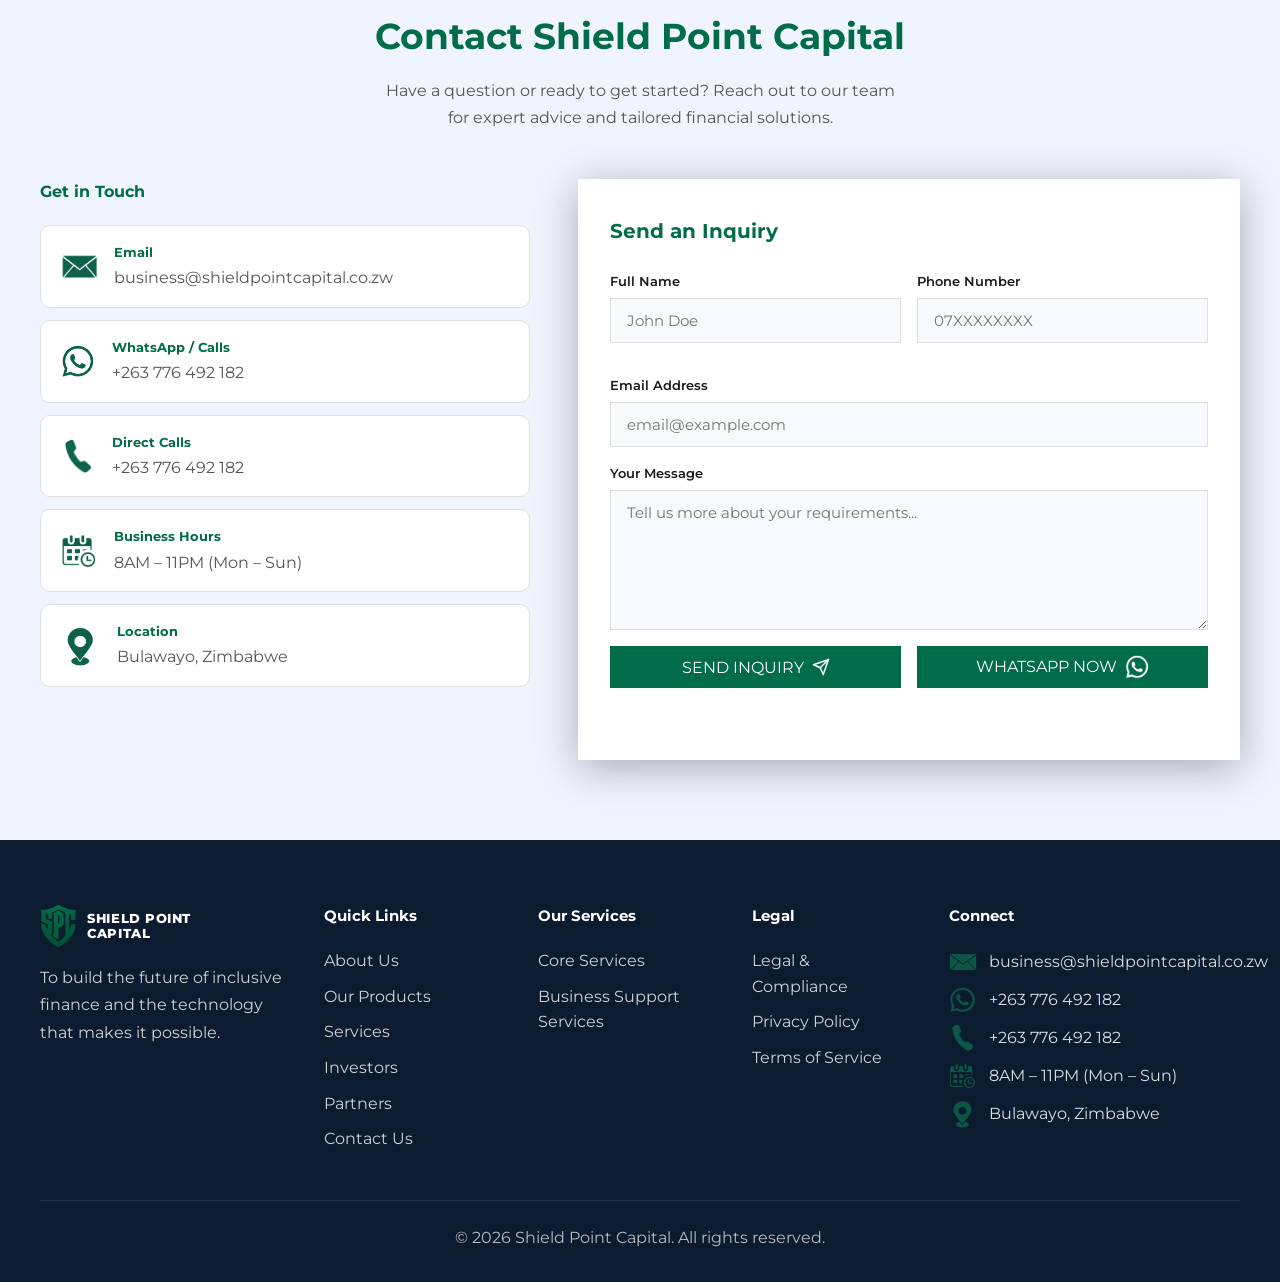
==== commit 2d42fd58: "feat: 70% done" ====
--- a/index.html
+++ b/index.html
@@ -8,7 +8,7 @@
       content="Shield Point Capital — Building financial success for everyone through innovative capital solutions."
     />
     <title>Shield Point Capital</title>
-    <link rel="icon" type="image/png" href="assets/icons/logo.png" />
+    <link rel="icon" type="image/png" href="assets/main/spclogo.png" />
     <link rel="preconnect" href="https://fonts.googleapis.com" />
     <link rel="preconnect" href="https://fonts.gstatic.com" crossorigin />
     <link
@@ -22,21 +22,21 @@
     <header class="site-header">
       <div class="container header-inner">
         <a href="index.html" class="logo">
-          <img src="assets/icons/logo.png" alt="Shield Point Capital logo" />
+          <img src="assets/main/spclogo.png" alt="Shield Point Capital logo" />
           <span class="logo-text">SHIELD POINT CAPITAL</span>
         </a>
         <nav class="main-nav" id="mainNav">
           <a href="index.html">Home</a>
           <a href="#about">About</a>
-          <a href="#products">Products</a>
           <div class="nav-dropdown">
             <button type="button" class="nav-dropdown-toggle" aria-expanded="false" aria-haspopup="true">
-              Services
+              Products &amp; Services
               <svg class="nav-dropdown-chevron" width="12" height="12" viewBox="0 0 24 24" aria-hidden="true">
                 <path d="M6 9l6 6 6-6" fill="none" stroke="currentColor" stroke-width="2" stroke-linecap="round" stroke-linejoin="round"></path>
               </svg>
             </button>
             <ul class="nav-dropdown-menu" role="menu">
+              <li role="none"><a href="products.html" role="menuitem">Our Products</a></li>
               <li role="none"><a href="loan-services.html" role="menuitem">Core Services</a></li>
               <li role="none"><a href="services.html" role="menuitem">Business Support Services</a></li>
             </ul>
@@ -75,13 +75,13 @@
           <h1 class="hero-heading">Building Financial Access for Everyone</h1>
           <p class="hero-subtext">
             Shield Point Capital develops innovative financial technology
-            solutions that connect individuals, students, civil servants,
-            businesses, and lenders through inclusive digital platforms.
+            solutions that connect individuals, civil servants,
+            businesses and licenced lenders through inclusive digital platforms.
           </p>
           <div class="hero-cta">
-            <a href="#products" class="btn-hero-primary"
-              >Explore FinEra  </a
-            ></a>
+            <a href="products.html" class="btn-hero-primary"
+              >Explore FinEra</a
+            >
             <a href="partners.html" class="btn-hero-secondary"
               >Partner With Us</a
             >
@@ -275,55 +275,6 @@
       </div>
       </div>
     </section>
-
-    <!-- Our Products -->
-    <!-- <section class="products-section" id="products">
-      <div class="container">
-        <h2 class="section-title">Our Products</h2>
-        <div class="products-grid">
-          <div class="product-card">
-            <div class="product-icon">
-              <img
-                src="assets/main/383f7b6585ebf21bf9c5fc87106e9505 1.png"
-                alt=""
-              />
-            </div>
-            <h4>Loan Facilitation</h4>
-            <p>
-              Connecting borrowers with the right lenders through our
-              intelligent matching platform for faster approvals and better
-              terms.
-            </p>
-          </div>
-          <div class="product-card">
-            <div class="product-icon">
-              <img
-                src="assets/main/e3d59d60c2891e39457dc635b6fc89ab 1.png"
-                alt=""
-              />
-            </div>
-            <h4>Credit Analytics</h4>
-            <p>
-              Data-driven credit scoring and financial analysis tools that
-              empower smarter, faster, and fairer lending decisions.
-            </p>
-          </div>
-          <div class="product-card">
-            <div class="product-icon">
-              <img
-                src="assets/main/8544b75b1e1f7689a38e9237ee2cd2ac 1.png"
-                alt=""
-              />
-            </div>
-            <h4>Risk Management</h4>
-            <p>
-              Comprehensive risk assessment and mitigation strategies that
-              protect both lenders and borrowers across every transaction.
-            </p>
-          </div>
-        </div>
-      </div>
-    </section> -->
 
     <!-- Targeted Market -->
     <section class="targeted-market">
@@ -548,29 +499,27 @@
         </div>
         <div class="contact-grid">
           <div class="contact-info">
-            <p class="contact-info-heading">
-             </span> Get in Touch
-            </p>
+            <p class="contact-info-heading">Get in Touch</p>
             <ul class="contact-info-list">
               <li class="contact-info-item">
                   <img src="assets/main/912841506896fdf51b089d4922dc74c3 1.png" alt="Email" style="width: 37px; height: 37px; object-fit: contain;" />
                 <div>
                   <h4>Email</h4>
-                  <p>info@fineramedia.co.zw</p>
+                  <p>business@shieldpointcapital.co.zw</p>
                 </div>
               </li>
               <li class="contact-info-item">
                 <img src="assets/main/45e235ee05ff4c3ee3d000b9532ef587 1.png" alt="Email" style="width: 35px; height: 35px; object-fit: contain;" />
                 <div>
                   <h4>WhatsApp / Calls</h4>
-                  <p>+263 780 034 146</p>
+                  <p>+263 776 492 182</p>
                 </div>
               </li>
               <li class="contact-info-item">
                 <img src="assets/main/8a0f18aee763cdcc20522814d6528990 1.png" alt="Email" style="width: 35px; height: 35px; object-fit: contain;" />
                 <div>
                   <h4>Direct Calls</h4>
-                  <p>+263 719 197 960</p>
+                  <p>+263 776 492 182</p>
                 </div>
               </li>
               <li class="contact-info-item">
@@ -584,7 +533,7 @@
                 <img src="assets/main/4edcb460a940ff726549077935f57168 1.png" alt="Email" style="width: 40px; height: 40px; object-fit: contain;" />
                 <div>
                   <h4>Location</h4>
-                  <p>Harare (Online-based), Zimbabwe</p>
+                  <p>Bulawayo, Zimbabwe</p>
                 </div>
               </li>
             </ul>
@@ -644,7 +593,7 @@
                   </svg>
                 </button>
                 <a
-                  href="https://wa.me/263780034146"
+                  href="https://wa.me/263776492182"
                   target="_blank"
                   class="btn btn-green"
                 >
@@ -666,7 +615,7 @@
           <div class="footer-brand">
             <a href="#" class="logo">
               <img
-                src="assets/icons/logo.png"
+                src="assets/main/spclogo.png"
                 alt="Shield Point Capital logo"
               />
               <span class="logo-text">SHIELD POINT<br />CAPITAL</span>
@@ -679,7 +628,7 @@
             <h4>Quick Links</h4>
             <ul>
               <li><a href="#about">About Us</a></li>
-              <li><a href="#products">Our Products</a></li>
+              <li><a href="products.html">Our Products</a></li>
               <li><a href="services.html">Services</a></li>
               <li><a href="investors.html">Investors</a></li>
               <li><a href="partners.html">Partners</a></li>
@@ -706,15 +655,15 @@
             <ul class="footer-contact-list">
               <li>
                 <img src="assets/main/912841506896fdf51b089d4922dc74c3 1.png" alt="" />
-                <span>info@fineramedia.co.zw</span>
+                <span>business@shieldpointcapital.co.zw</span>
               </li>
               <li>
                 <img src="assets/main/45e235ee05ff4c3ee3d000b9532ef587 1.png" alt="" />
-                <span>+263 780 034 146</span>
+                <span>+263 776 492 182</span>
               </li>
               <li>
                 <img src="assets/main/8a0f18aee763cdcc20522814d6528990 1.png" alt="" />
-                <span>+263 719 197 960</span>
+                <span>+263 776 492 182</span>
               </li>
               <li>
                 <img src="assets/main/7eaf2c45965894defed0c8ae2a4e2140 1.png" alt="" />
@@ -722,7 +671,7 @@
               </li>
               <li>
                 <img src="assets/main/4edcb460a940ff726549077935f57168 1.png" alt="" />
-                <span>Harare (Online-based), Zimbabwe</span>
+                <span>Bulawayo, Zimbabwe</span>
               </li>
             </ul>
           </div>
--- a/css/styles.css
+++ b/css/styles.css
@@ -164,8 +164,9 @@
 }
 
 .logo img {
-  width: 40px;
-  height: 40px;
+  height: 44px;
+  width: auto;
+  max-width: 140px;
   object-fit: contain;
 }
 
@@ -900,14 +901,48 @@
   gap: 1.5rem;
 }
 
+.products-grid--single {
+  grid-template-columns: minmax(0, 520px);
+  justify-content: center;
+}
+
 .product-card {
   border: 1px solid var(--border-light);
   border-radius: var(--radius);
-  padding: 2.5rem 2rem;
+  padding: 0 0 2rem;
   text-align: center;
+  overflow: hidden;
   transition:
     box-shadow 0.2s,
     transform 0.2s;
+}
+
+.product-card-image {
+  margin-bottom: 1.5rem;
+}
+
+.product-card-image img {
+  width: 100%;
+  aspect-ratio: 16 / 10;
+  object-fit: cover;
+  display: block;
+}
+
+.product-card h4,
+.product-card p {
+  padding-inline: 2rem;
+}
+
+.product-status {
+  display: inline-block;
+  background: var(--navy);
+  color: var(--white);
+  font-size: 0.75rem;
+  font-weight: 700;
+  letter-spacing: 0.06em;
+  text-transform: uppercase;
+  padding: 0.35rem 0.875rem;
+  margin-bottom: 1rem;
 }
 
 .product-card:hover {
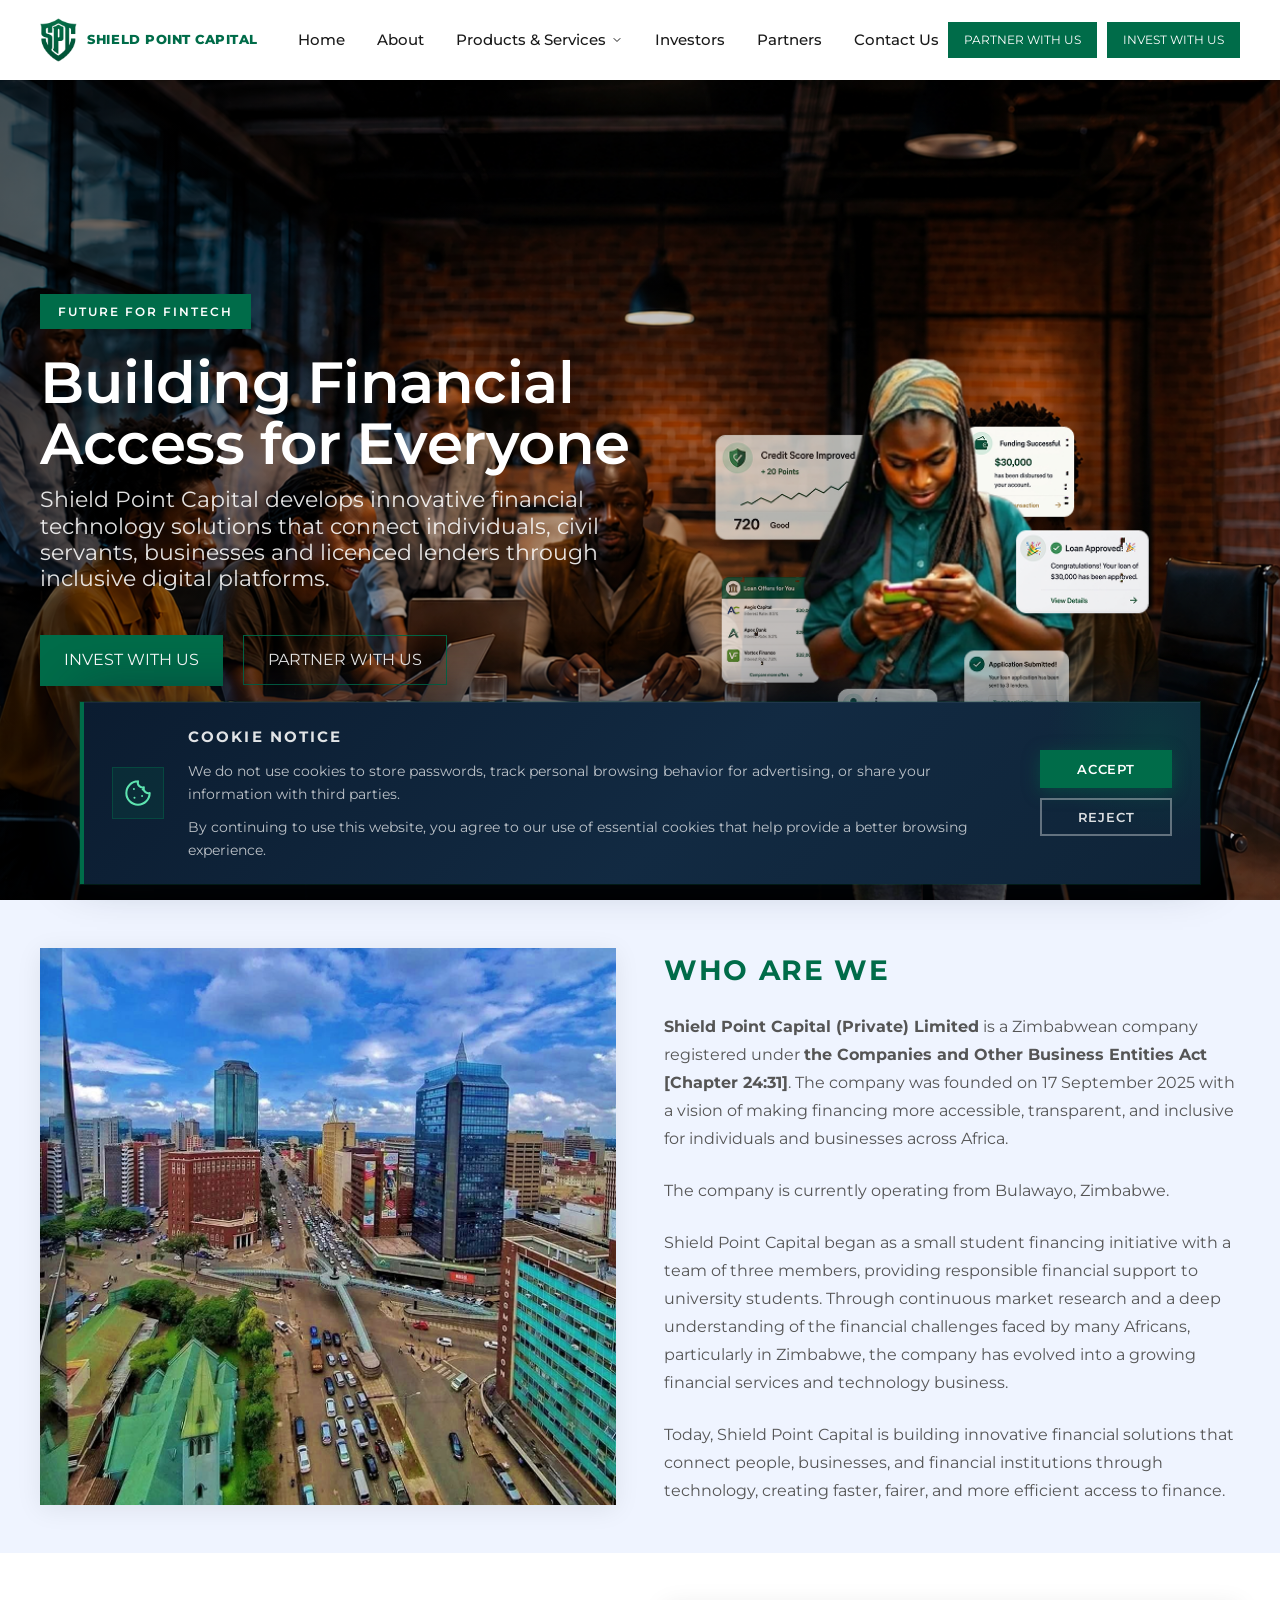
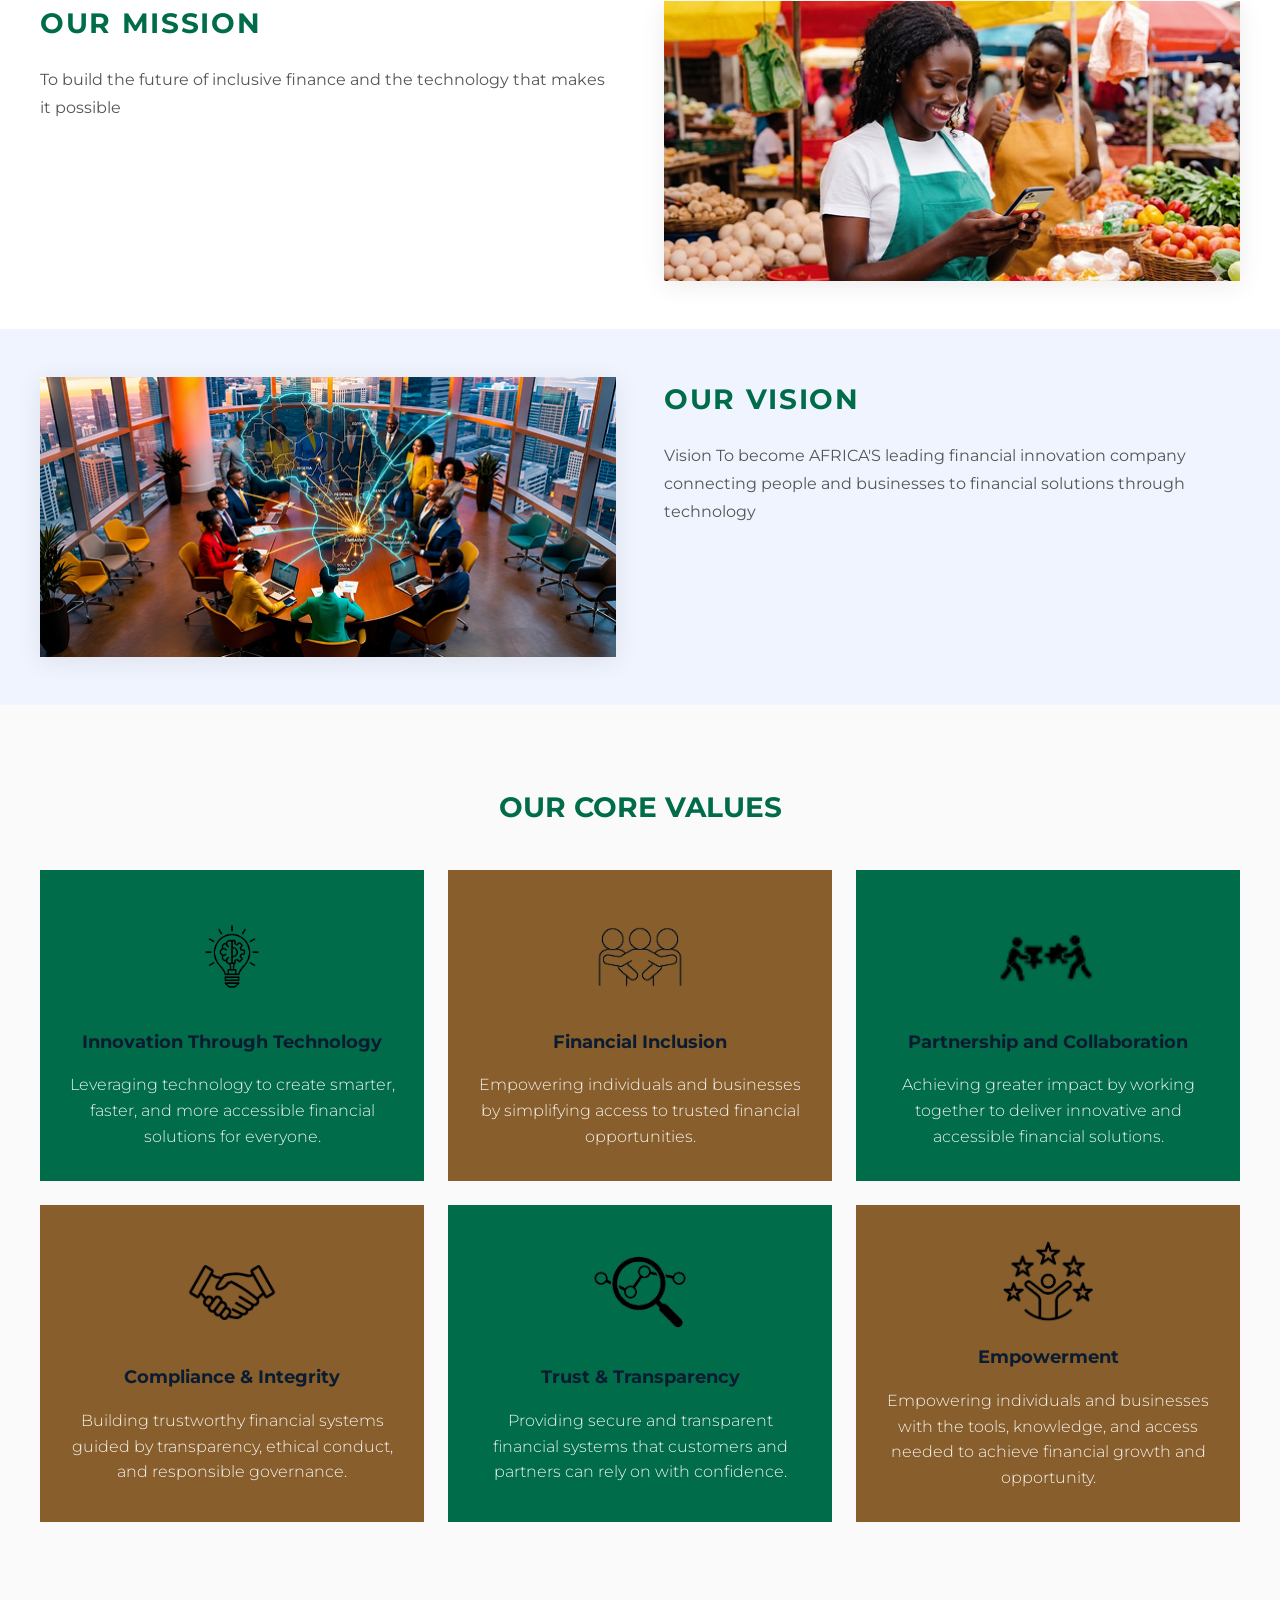
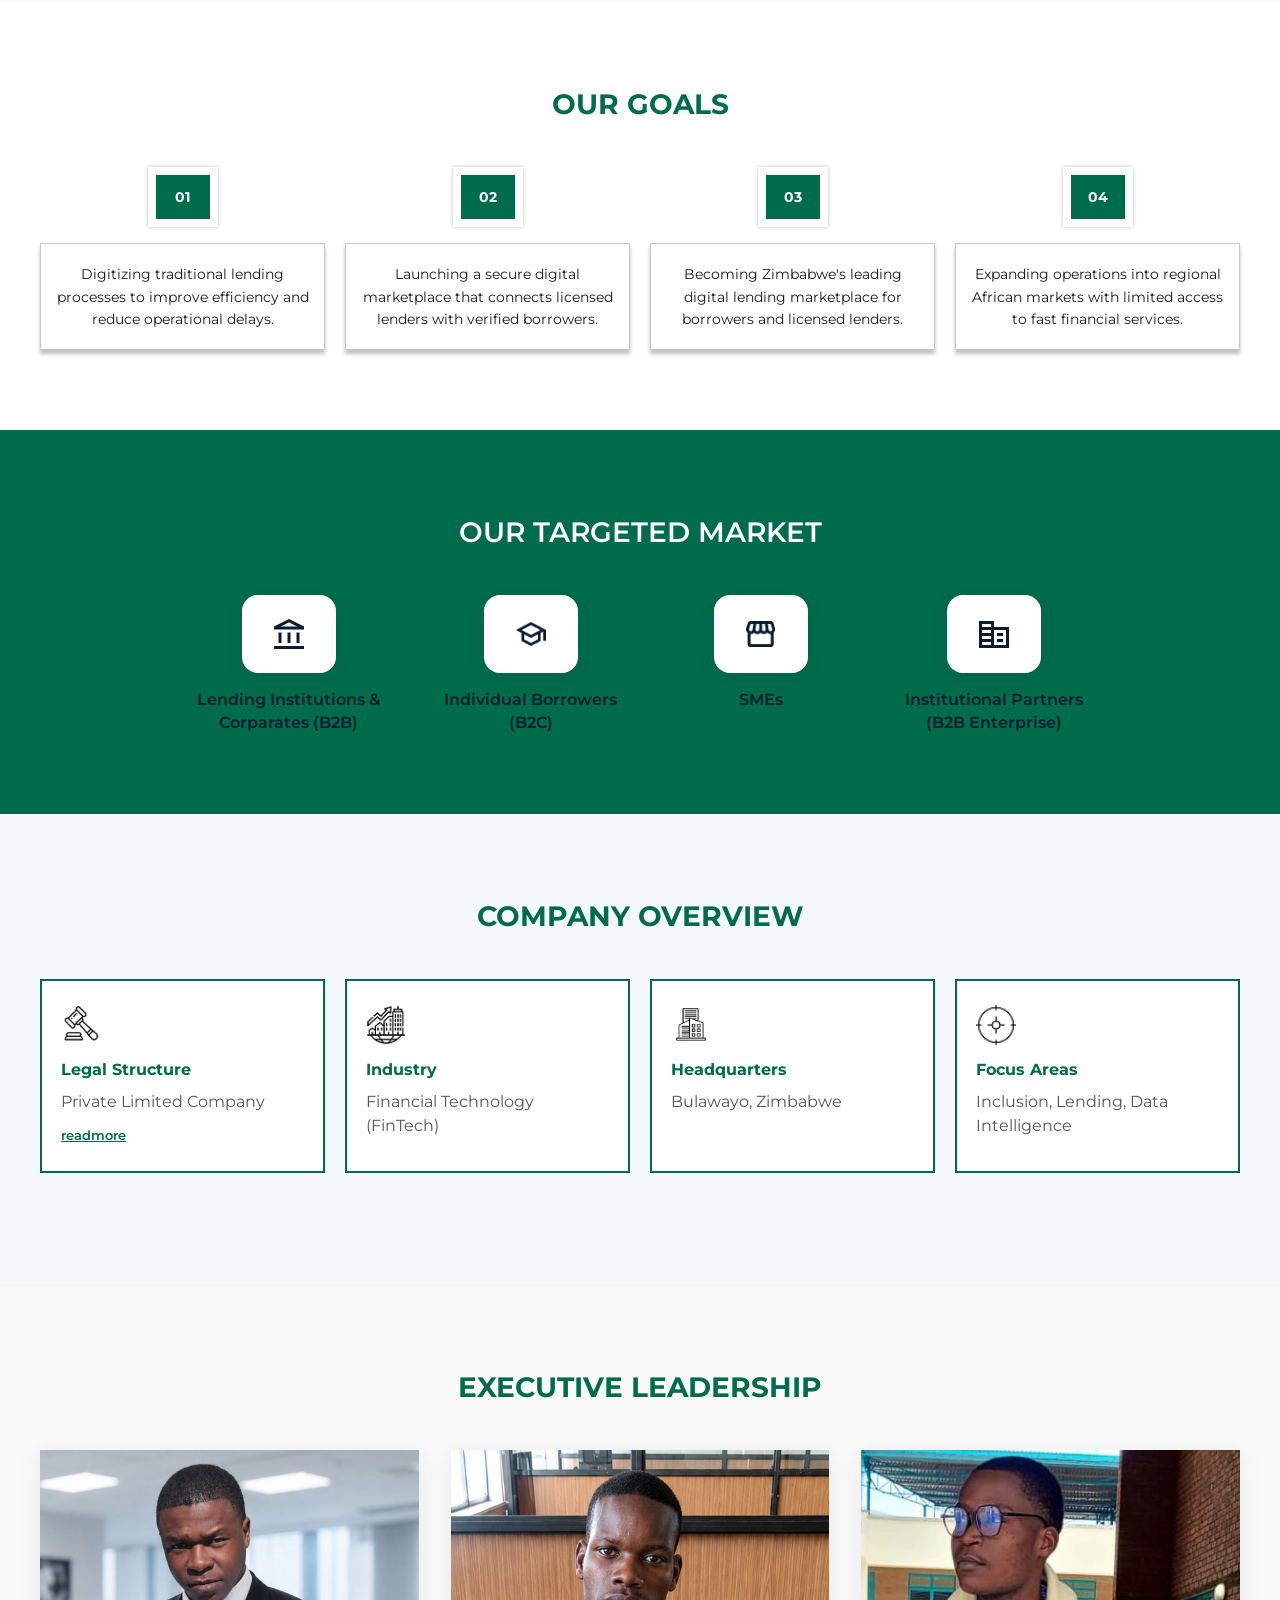
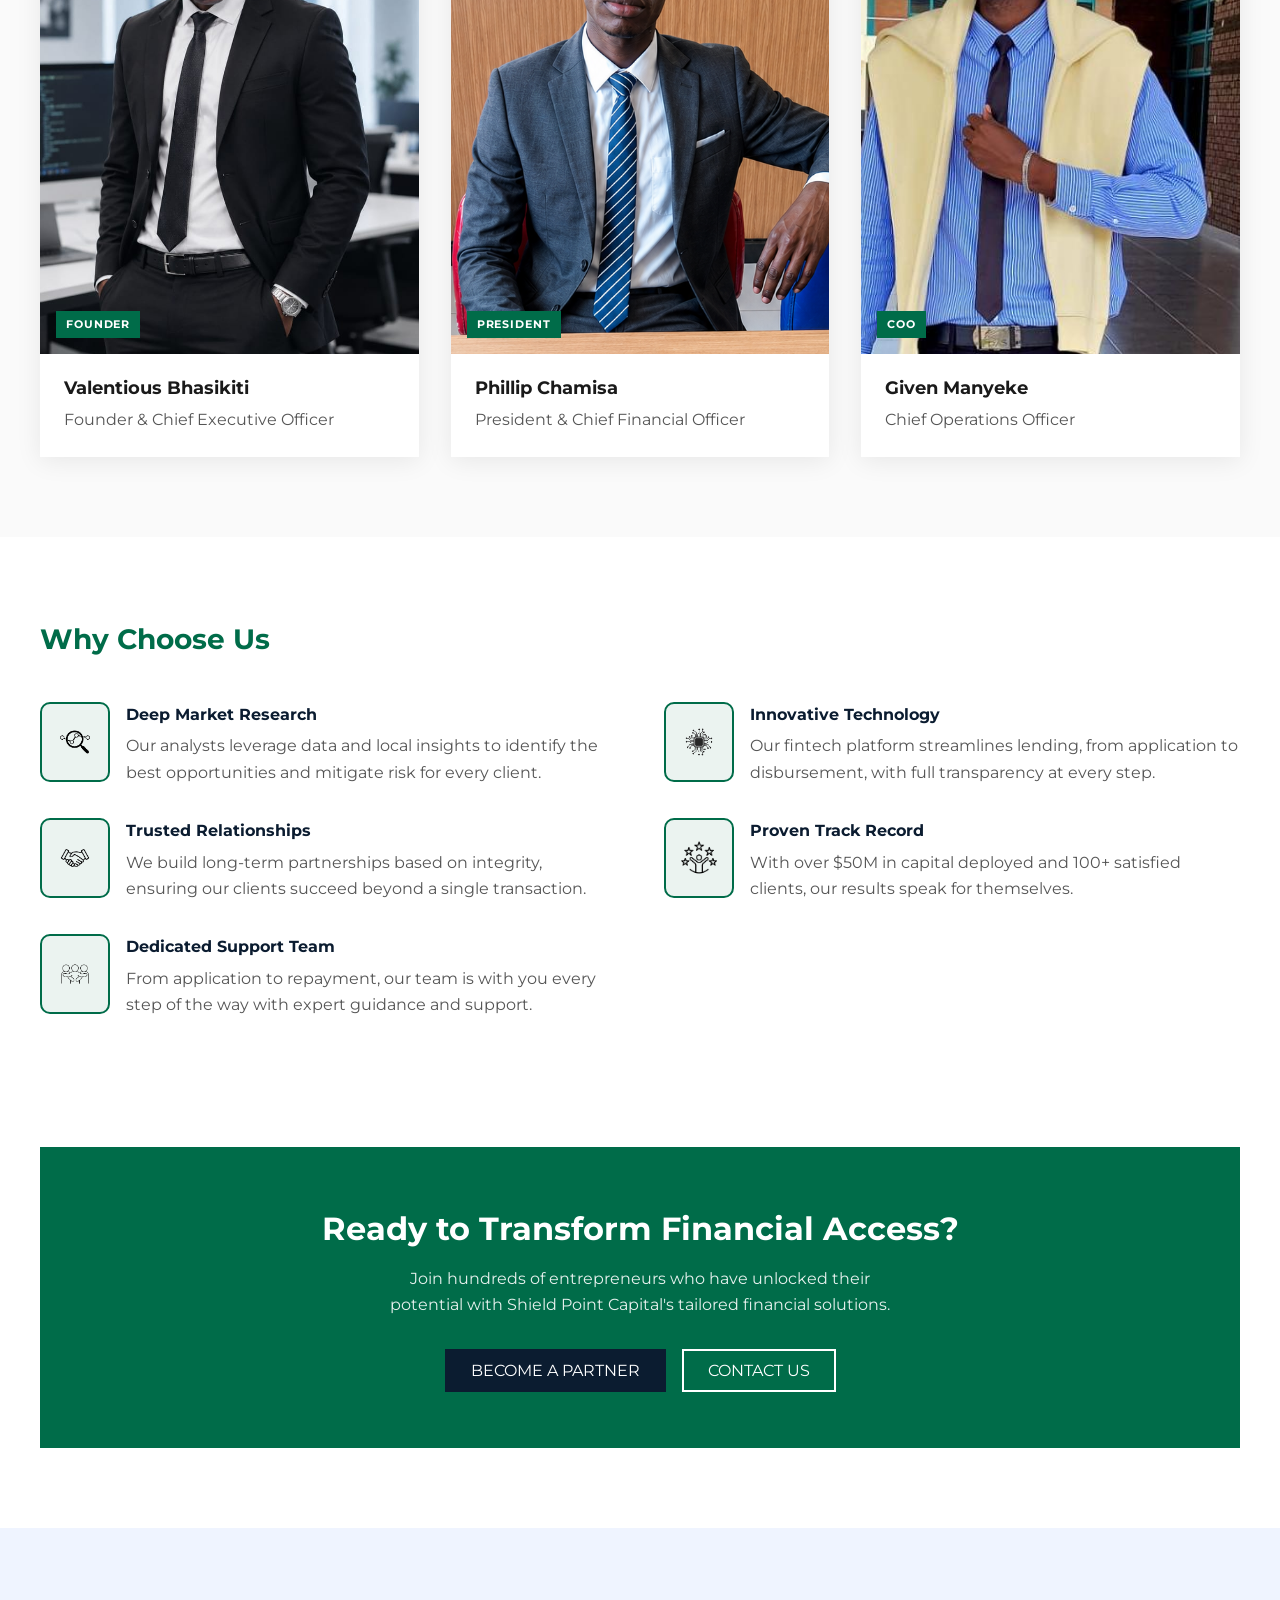
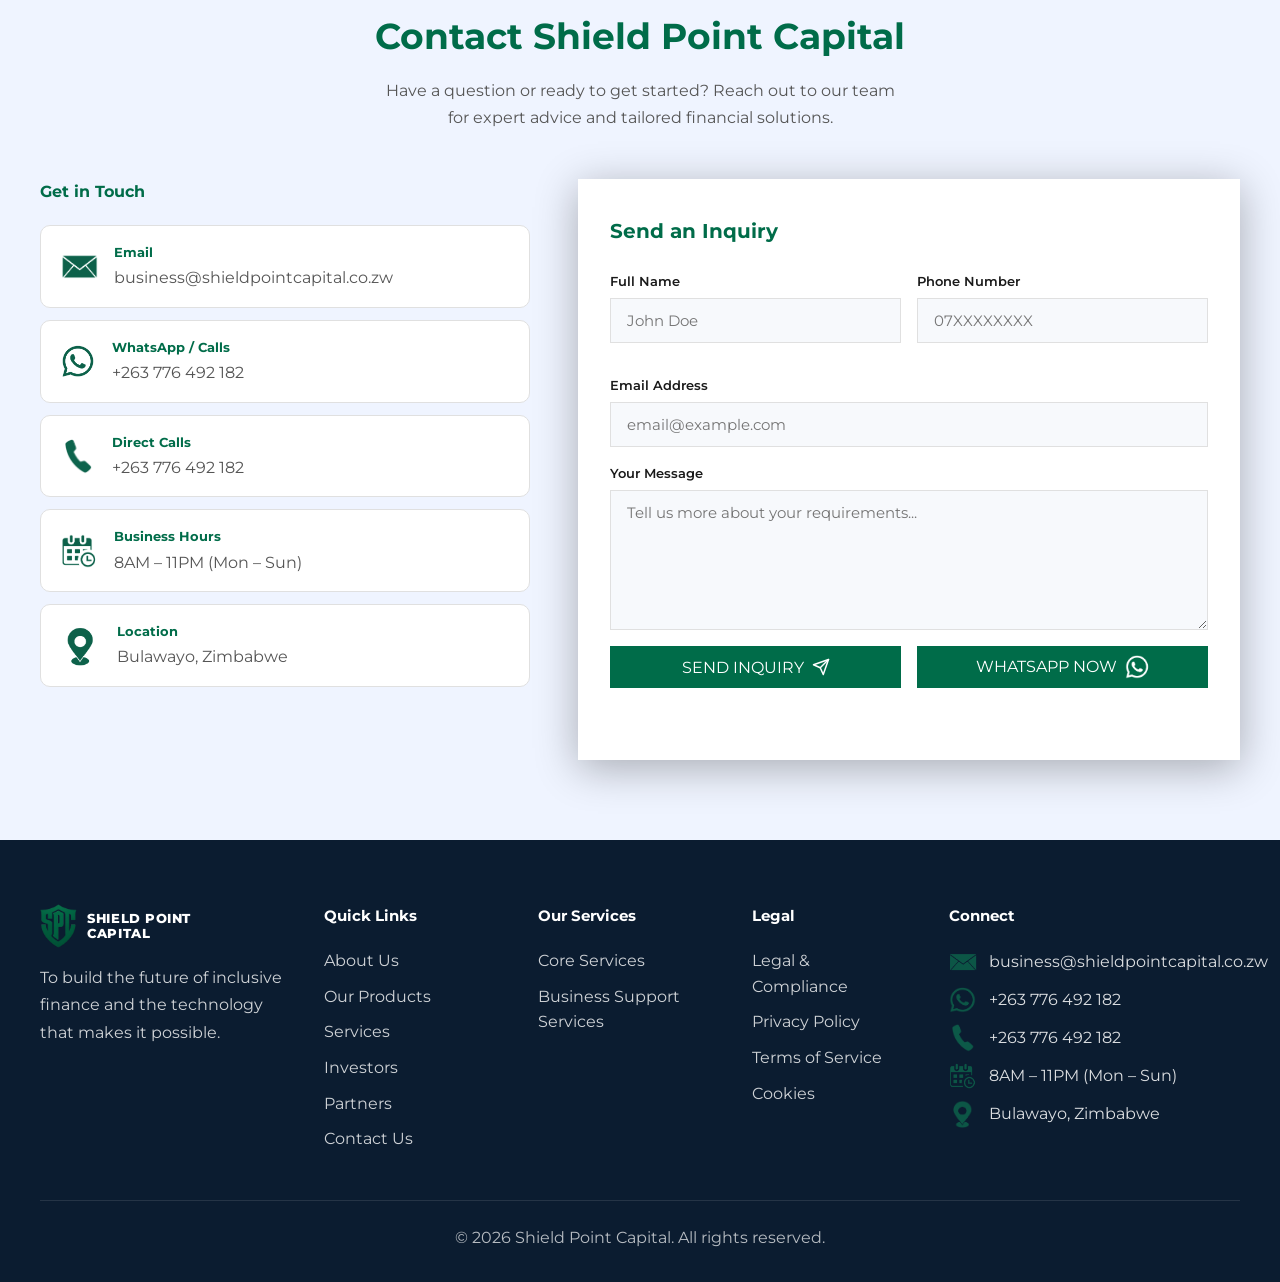
==== commit a35652d0: "Improve sitewide navigation, page content, and user-facing contact flows. Add cookie consent, header" ====
--- a/index.html
+++ b/index.html
@@ -17,7 +17,7 @@
     />
     <link rel="stylesheet" href="css/styles.css" />
   </head>
-  <body>
+  <body class="page-home">
     <!-- Header -->
     <header class="site-header">
       <div class="container header-inner">
@@ -29,23 +29,54 @@
           <a href="index.html">Home</a>
           <a href="#about">About</a>
           <div class="nav-dropdown">
-            <button type="button" class="nav-dropdown-toggle" aria-expanded="false" aria-haspopup="true">
+            <button
+              type="button"
+              class="nav-dropdown-toggle"
+              aria-expanded="false"
+              aria-haspopup="true"
+            >
               Products &amp; Services
-              <svg class="nav-dropdown-chevron" width="12" height="12" viewBox="0 0 24 24" aria-hidden="true">
-                <path d="M6 9l6 6 6-6" fill="none" stroke="currentColor" stroke-width="2" stroke-linecap="round" stroke-linejoin="round"></path>
+              <svg
+                class="nav-dropdown-chevron"
+                width="12"
+                height="12"
+                viewBox="0 0 24 24"
+                aria-hidden="true"
+              >
+                <path
+                  d="M6 9l6 6 6-6"
+                  fill="none"
+                  stroke="currentColor"
+                  stroke-width="2"
+                  stroke-linecap="round"
+                  stroke-linejoin="round"
+                ></path>
               </svg>
             </button>
             <ul class="nav-dropdown-menu" role="menu">
-              <li role="none"><a href="products.html" role="menuitem">Our Products</a></li>
-              <li role="none"><a href="loan-services.html" role="menuitem">Core Services</a></li>
-              <li role="none"><a href="services.html" role="menuitem">Business Support Services</a></li>
+              <li role="none">
+                <a href="products.html" role="menuitem">Our Products</a>
+              </li>
+              <li role="none">
+                <a href="loan-services.html" role="menuitem">Core Services</a>
+              </li>
+              <li role="none">
+                <a href="services.html" role="menuitem"
+                  >Business Support Services</a
+                >
+              </li>
             </ul>
           </div>
           <a href="investors.html">Investors</a>
           <a href="partners.html">Partners</a>
           <a href="#contact">Contact Us</a>
         </nav>
-        <a href="partners.html" class="btn btn-green">Partner With Us</a>
+        <div class="header-actions">
+          <a href="partners.html#apply" class="btn btn-green">Partner With Us</a>
+          <a href="investors.html#request-info" class="btn btn-green"
+            >Invest With Us</a
+          >
+        </div>
         <button
           class="nav-toggle"
           id="navToggle"
@@ -75,14 +106,14 @@
           <h1 class="hero-heading">Building Financial Access for Everyone</h1>
           <p class="hero-subtext">
             Shield Point Capital develops innovative financial technology
-            solutions that connect individuals, civil servants,
-            businesses and licenced lenders through inclusive digital platforms.
+            solutions that connect individuals, civil servants, businesses and
+            licenced lenders through inclusive digital platforms.
           </p>
           <div class="hero-cta">
-            <a href="products.html" class="btn-hero-primary"
-              >Explore FinEra</a
+            <a href="investors.html#request-info" class="btn-hero-primary"
+              >Invest With Us</a
             >
-            <a href="partners.html" class="btn-hero-secondary"
+            <a href="partners.html#apply" class="btn-hero-secondary"
               >Partner With Us</a
             >
           </div>
@@ -113,16 +144,29 @@
         <div class="info-text">
           <h2>WHO ARE WE</h2>
           <p>
-            <strong>Shield Point Capital (Private) Limited</strong> is a Zimbabwean company registered under <strong>the Companies and Other Business Entities Act [Chapter 24:31]</strong>. The company was founded on 17 September 2025 with a vision of making financing more accessible, transparent, and inclusive for individuals and businesses across Africa.
+            <strong>Shield Point Capital (Private) Limited</strong> is a
+            Zimbabwean company registered under
+            <strong
+              >the Companies and Other Business Entities Act [Chapter
+              24:31]</strong
+            >. The company was founded on 17 September 2025 with a vision of
+            making financing more accessible, transparent, and inclusive for
+            individuals and businesses across Africa.
+          </p>
+          <p>The company is currently operating from Bulawayo, Zimbabwe.</p>
+          <p>
+            Shield Point Capital began as a small student financing initiative
+            with a team of three members, providing responsible financial
+            support to university students. Through continuous market research
+            and a deep understanding of the financial challenges faced by many
+            Africans, particularly in Zimbabwe, the company has evolved into a
+            growing financial services and technology business.
           </p>
           <p>
-            The company is currently operating from Bulawayo, Zimbabwe.
-          </p>
-          <p>
-            Shield Point Capital began as a small student financing initiative with a team of three members, providing responsible financial support to university students. Through continuous market research and a deep understanding of the financial challenges faced by many Africans, particularly in Zimbabwe, the company has evolved into a growing financial services and technology business.
-          </p>
-          <p>
-            Today, Shield Point Capital is building innovative financial solutions that connect people, businesses, and financial institutions through technology, creating faster, fairer, and more efficient access to finance.
+            Today, Shield Point Capital is building innovative financial
+            solutions that connect people, businesses, and financial
+            institutions through technology, creating faster, fairer, and more
+            efficient access to finance.
           </p>
         </div>
       </div>
@@ -140,11 +184,8 @@
         <div class="info-text">
           <h2>OUR MISSION</h2>
           <p>
-            To democratize access to capital by leveraging technology and deep
-            market knowledge. We believe every business owner deserves the
-            financial tools to grow from the bustling market stall to the
-            boardroom and we are committed to making that vision a reality
-            across emerging markets.
+            To build the future of inclusive finance and the technology that
+            makes it possible
           </p>
         </div>
       </div>
@@ -162,10 +203,9 @@
         <div class="info-text">
           <h2>OUR VISION</h2>
           <p>
-            To become the leading capital partner in Africa, recognized for
-            integrity, innovation, and measurable impact. We envision a future
-            where financial inclusion is not an aspiration but a standard powered by data, driven by people, and protected by the shield of
-            trust we build with every client.
+            Vision To become AFRICA'S leading financial innovation company
+            connecting people and businesses to financial solutions through
+            technology
           </p>
         </div>
       </div>
@@ -180,52 +220,60 @@
             <img
               src="assets/main/Container.png"
               alt=""
-              style="width: 110px; height: 110px;"
+              style="width: 110px; height: 110px"
             />
             <h3>Innovation Through Technology</h3>
             <p>
-              Leveraging technology to create smarter, 
-              faster, and more accessible financial solutions for everyone.
+              Leveraging technology to create smarter, faster, and more
+              accessible financial solutions for everyone.
             </p>
           </article>
           <article class="value-card tan">
             <img
               src="assets/main/2925691fcded59c19bc11cef3c6aada5 1.png"
               alt=""
-              style="width: 110px; height: 110px;"
+              style="width: 110px; height: 110px"
             />
             <h3>Financial Inclusion</h3>
             <p>
-              Empowering individuals and businesses by simplifying 
-              access to trusted financial opportunities.
+              Empowering individuals and businesses by simplifying access to
+              trusted financial opportunities.
             </p>
           </article>
           <article class="value-card green">
-            <img src="assets/main/0f6acdcd198c6c71a7ebecd8ff3b5d50 1.png" alt="" style="width: 110px; height: 110px;" />
+            <img
+              src="assets/main/0f6acdcd198c6c71a7ebecd8ff3b5d50 1.png"
+              alt=""
+              style="width: 110px; height: 110px"
+            />
             <h3>Partnership and Collaboration</h3>
             <p>
-              Achieving greater impact by working together
-              to deliver innovative and accessible financial solutions.
+              Achieving greater impact by working together to deliver innovative
+              and accessible financial solutions.
             </p>
           </article>
           <article class="value-card tan">
             <img
               src="assets/main/7e99573e654821e5dd4d5b35d9fbd59b 1.png"
               alt=""
-              style="width: 110px; height: 110px;"
+              style="width: 110px; height: 110px"
             />
             <h3>Compliance & Integrity</h3>
             <p>
-              Building trustworthy financial systems
-              guided by transparency, ethical conduct, and responsible governance.
+              Building trustworthy financial systems guided by transparency,
+              ethical conduct, and responsible governance.
             </p>
           </article>
           <article class="value-card green">
-            <img src="assets/main/e3d59d60c2891e39457dc635b6fc89ab 1.png" alt="" style="width: 110px; height: 110px;" />
+            <img
+              src="assets/main/e3d59d60c2891e39457dc635b6fc89ab 1.png"
+              alt=""
+              style="width: 110px; height: 110px"
+            />
             <h3>Trust & Transparency</h3>
             <p>
-              Providing secure and transparent financial
-              systems that customers and partners can rely on with confidence.
+              Providing secure and transparent financial systems that customers
+              and partners can rely on with confidence.
             </p>
           </article>
           <article class="value-card tan">
@@ -235,7 +283,7 @@
             />
             <h3>Empowerment</h3>
             <p>
-              Empowering individuals and businesses with the tools, knowledge, 
+              Empowering individuals and businesses with the tools, knowledge,
               and access needed to achieve financial growth and opportunity.
             </p>
           </article>
@@ -247,32 +295,36 @@
     <section class="milestones-section">
       <div class="container">
         <h2 class="section-title">OUR GOALS</h2>
-      <div class="milestones-row">
-        <div class="milestone-item">
-          <div class="milestone-number">01</div>
-          <div class="milestone-text">
-            Digitizing traditional lending processes to improve efficiency and reduce operational delays.
-          </div>
-        </div>
-        <div class="milestone-item">
-          <div class="milestone-number">02</div>
-          <div class="milestone-text">
-            Launching a secure digital marketplace that connects licensed lenders with verified borrowers.
-          </div>
-        </div>
-        <div class="milestone-item">
-          <div class="milestone-number">03</div>
-          <div class="milestone-text">
-            Becoming Zimbabwe's leading digital lending marketplace for borrowers and licensed lenders.
-          </div>
-        </div>
-        <div class="milestone-item">
-          <div class="milestone-number">04</div>
-          <div class="milestone-text">
-            Expanding operations into regional African markets with limited access to fast financial services.
-          </div>
-        </div>
-      </div>
+        <div class="milestones-row">
+          <div class="milestone-item">
+            <div class="milestone-number">01</div>
+            <div class="milestone-text">
+              Digitizing traditional lending processes to improve efficiency and
+              reduce operational delays.
+            </div>
+          </div>
+          <div class="milestone-item">
+            <div class="milestone-number">02</div>
+            <div class="milestone-text">
+              Launching a secure digital marketplace that connects licensed
+              lenders with verified borrowers.
+            </div>
+          </div>
+          <div class="milestone-item">
+            <div class="milestone-number">03</div>
+            <div class="milestone-text">
+              Becoming Zimbabwe's leading digital lending marketplace for
+              borrowers and licensed lenders.
+            </div>
+          </div>
+          <div class="milestone-item">
+            <div class="milestone-number">04</div>
+            <div class="milestone-text">
+              Expanding operations into regional African markets with limited
+              access to fast financial services.
+            </div>
+          </div>
+        </div>
       </div>
     </section>
 
@@ -282,20 +334,28 @@
         <h2 class="section-title">OUR TARGETED MARKET</h2>
         <div class="target-grid">
           <div class="target-item">
-            <div class="target-icon"><img src="assets/main/Container (2).png" alt="" /></div>
-            <span>Lending Institutions & <br>Corparates (B2B)</span>
+            <div class="target-icon">
+              <img src="assets/main/Container (2).png" alt="" />
+            </div>
+            <span>Lending Institutions & <br />Corparates (B2B)</span>
           </div>
           <div class="target-item">
-            <div class="target-icon"><img src="assets/main/Container (1).png" alt="" /></div>
-            <span>Individual Borrowers <br>(B2C)</span>
+            <div class="target-icon">
+              <img src="assets/main/Container (1).png" alt="" />
+            </div>
+            <span>Individual Borrowers <br />(B2C)</span>
           </div>
           <div class="target-item">
-            <div class="target-icon"><img src="assets/main/Container (3).png" alt="" /></div>
+            <div class="target-icon">
+              <img src="assets/main/Container (3).png" alt="" />
+            </div>
             <span>SMEs</span>
           </div>
           <div class="target-item">
-            <div class="target-icon"><img src="assets/main/Container (4).png" alt="" /></div>
-            <span>Institutional Partners <br>(B2B Enterprise)</span>
+            <div class="target-icon">
+              <img src="assets/main/Container (4).png" alt="" />
+            </div>
+            <span>Institutional Partners <br />(B2B Enterprise)</span>
           </div>
         </div>
       </div>
@@ -307,23 +367,35 @@
         <h2 class="section-title">COMPANY OVERVIEW</h2>
         <div class="overview-grid">
           <div class="overview-card">
-            <img src="assets/main/8bd491f372d9deed96ed17c2b41ffee0 1.png" alt="" />
+            <img
+              src="assets/main/8bd491f372d9deed96ed17c2b41ffee0 1.png"
+              alt=""
+            />
             <h4>Legal Structure</h4>
             <p>Private Limited Company</p>
             <a href="#" class="overview-link">readmore</a>
           </div>
           <div class="overview-card">
-            <img src="assets/main/cb3617b60433fa911a3cdb01e6adc509 1.png" alt="" />
+            <img
+              src="assets/main/cb3617b60433fa911a3cdb01e6adc509 1.png"
+              alt=""
+            />
             <h4>Industry</h4>
             <p>Financial Technology (FinTech)</p>
           </div>
           <div class="overview-card">
-            <img src="assets/main/a6cb36fe2229d8eb9edec7ceb1c9855e 1.png" alt="" />
+            <img
+              src="assets/main/a6cb36fe2229d8eb9edec7ceb1c9855e 1.png"
+              alt=""
+            />
             <h4>Headquarters</h4>
             <p>Bulawayo, Zimbabwe</p>
           </div>
           <div class="overview-card">
-            <img src="assets/main/2522e2f2ad20dc67042888c90c097708 1.png" alt="" />
+            <img
+              src="assets/main/2522e2f2ad20dc67042888c90c097708 1.png"
+              alt=""
+            />
             <h4>Focus Areas</h4>
             <p>Inclusion, Lending, Data Intelligence</p>
           </div>
@@ -338,7 +410,10 @@
         <div class="leaders-grid">
           <article class="leader-card">
             <div class="leader-photo">
-              <img src="assets/main/WhatsApp Image 2026-06-27 at 11.40.31.jpeg" alt="Founder" />
+              <img
+                src="assets/main/WhatsApp Image 2026-06-27 at 11.40.31.jpeg"
+                alt="Founder"
+              />
               <span class="leader-tag">Founder</span>
             </div>
             <div class="leader-info">
@@ -348,7 +423,11 @@
           </article>
           <article class="leader-card">
             <div class="leader-photo">
-              <img src="assets/main/inlibs.png" alt="President" class="leader-img-president" />
+              <img
+                src="assets/main/inlibs.png"
+                alt="President"
+                class="leader-img-president"
+              />
               <span class="leader-tag">President</span>
             </div>
             <div class="leader-info">
@@ -358,7 +437,11 @@
           </article>
           <article class="leader-card">
             <div class="leader-photo">
-              <img src="assets/main/WhatsApp Image 2026-06-27 at 11.42.33.jpeg" alt="COO" class="leader-img-coo" />
+              <img
+                src="assets/main/WhatsApp Image 2026-06-27 at 11.42.33.jpeg"
+                alt="COO"
+                class="leader-img-coo"
+              />
               <span class="leader-tag">COO</span>
             </div>
             <div class="leader-info">
@@ -417,7 +500,12 @@
         <h2 class="section-title">Why Choose Us</h2>
         <div class="why-grid">
           <div class="why-item">
-            <div class="why-icon"><img src="assets/main/e3d59d60c2891e39457dc635b6fc89ab 1.png" alt="" /></div>
+            <div class="why-icon">
+              <img
+                src="assets/main/e3d59d60c2891e39457dc635b6fc89ab 1.png"
+                alt=""
+              />
+            </div>
             <div>
               <h4>Deep Market Research</h4>
               <p>
@@ -427,7 +515,12 @@
             </div>
           </div>
           <div class="why-item">
-            <div class="why-icon"><img src="assets/main/c6b0a3f0c4ad3450d38bfd1c611b52a3 1.png" alt="" /></div>
+            <div class="why-icon">
+              <img
+                src="assets/main/c6b0a3f0c4ad3450d38bfd1c611b52a3 1.png"
+                alt=""
+              />
+            </div>
             <div>
               <h4>Innovative Technology</h4>
               <p>
@@ -437,7 +530,12 @@
             </div>
           </div>
           <div class="why-item">
-            <div class="why-icon"><img src="assets/main/7e99573e654821e5dd4d5b35d9fbd59b 1.png" alt="" /></div>
+            <div class="why-icon">
+              <img
+                src="assets/main/7e99573e654821e5dd4d5b35d9fbd59b 1.png"
+                alt=""
+              />
+            </div>
             <div>
               <h4>Trusted Relationships</h4>
               <p>
@@ -447,7 +545,12 @@
             </div>
           </div>
           <div class="why-item">
-            <div class="why-icon"><img src="assets/main/ee728a3a29bef19f0a38a2528dfb34dd 1.png" alt="" /></div>
+            <div class="why-icon">
+              <img
+                src="assets/main/ee728a3a29bef19f0a38a2528dfb34dd 1.png"
+                alt=""
+              />
+            </div>
             <div>
               <h4>Proven Track Record</h4>
               <p>
@@ -457,7 +560,12 @@
             </div>
           </div>
           <div class="why-item">
-            <div class="why-icon"><img src="assets/main/2925691fcded59c19bc11cef3c6aada5 1.png" alt="" /></div>
+            <div class="why-icon">
+              <img
+                src="assets/main/2925691fcded59c19bc11cef3c6aada5 1.png"
+                alt=""
+              />
+            </div>
             <div>
               <h4>Dedicated Support Team</h4>
               <p>
@@ -502,35 +610,55 @@
             <p class="contact-info-heading">Get in Touch</p>
             <ul class="contact-info-list">
               <li class="contact-info-item">
-                  <img src="assets/main/912841506896fdf51b089d4922dc74c3 1.png" alt="Email" style="width: 37px; height: 37px; object-fit: contain;" />
+                <img
+                  src="assets/main/912841506896fdf51b089d4922dc74c3 1.png"
+                  alt="Email"
+                  style="width: 37px; height: 37px; object-fit: contain"
+                />
                 <div>
                   <h4>Email</h4>
                   <p>business@shieldpointcapital.co.zw</p>
                 </div>
               </li>
               <li class="contact-info-item">
-                <img src="assets/main/45e235ee05ff4c3ee3d000b9532ef587 1.png" alt="Email" style="width: 35px; height: 35px; object-fit: contain;" />
+                <img
+                  src="assets/main/45e235ee05ff4c3ee3d000b9532ef587 1.png"
+                  alt="Email"
+                  style="width: 35px; height: 35px; object-fit: contain"
+                />
                 <div>
                   <h4>WhatsApp / Calls</h4>
                   <p>+263 776 492 182</p>
                 </div>
               </li>
               <li class="contact-info-item">
-                <img src="assets/main/8a0f18aee763cdcc20522814d6528990 1.png" alt="Email" style="width: 35px; height: 35px; object-fit: contain;" />
+                <img
+                  src="assets/main/8a0f18aee763cdcc20522814d6528990 1.png"
+                  alt="Email"
+                  style="width: 35px; height: 35px; object-fit: contain"
+                />
                 <div>
                   <h4>Direct Calls</h4>
                   <p>+263 776 492 182</p>
                 </div>
               </li>
               <li class="contact-info-item">
-                <img src="assets/main/7eaf2c45965894defed0c8ae2a4e2140 1.png" alt="Email" style="width: 37px; height: 37px; object-fit: contain;" />
+                <img
+                  src="assets/main/7eaf2c45965894defed0c8ae2a4e2140 1.png"
+                  alt="Email"
+                  style="width: 37px; height: 37px; object-fit: contain"
+                />
                 <div>
                   <h4>Business Hours</h4>
                   <p>8AM – 11PM (Mon – Sun)</p>
                 </div>
               </li>
               <li class="contact-info-item">
-                <img src="assets/main/4edcb460a940ff726549077935f57168 1.png" alt="Email" style="width: 40px; height: 40px; object-fit: contain;" />
+                <img
+                  src="assets/main/4edcb460a940ff726549077935f57168 1.png"
+                  alt="Email"
+                  style="width: 40px; height: 40px; object-fit: contain"
+                />
                 <div>
                   <h4>Location</h4>
                   <p>Bulawayo, Zimbabwe</p>
@@ -587,7 +715,16 @@
               <div class="form-buttons">
                 <button type="submit" class="btn btn-green">
                   Send Inquiry
-                  <svg viewBox="0 0 24 24" fill="none" stroke="currentColor" stroke-width="2" stroke-linecap="round" stroke-linejoin="round" aria-hidden="true" style="width: 18px; height: 18px;">
+                  <svg
+                    viewBox="0 0 24 24"
+                    fill="none"
+                    stroke="currentColor"
+                    stroke-width="2"
+                    stroke-linecap="round"
+                    stroke-linejoin="round"
+                    aria-hidden="true"
+                    style="width: 18px; height: 18px"
+                  >
                     <line x1="22" y1="2" x2="11" y2="13"></line>
                     <polygon points="22 2 15 22 11 13 2 9 22 2"></polygon>
                   </svg>
@@ -598,7 +735,16 @@
                   class="btn btn-green"
                 >
                   WhatsApp Now
-                  <img src="assets/main/45e235ee05ff4c3ee3d000b9532ef587 1.png" alt="" style="width: 25px; height: 25px; object-fit: contain; filter: brightness(0) invert(1);" />
+                  <img
+                    src="assets/main/45e235ee05ff4c3ee3d000b9532ef587 1.png"
+                    alt=""
+                    style="
+                      width: 25px;
+                      height: 25px;
+                      object-fit: contain;
+                      filter: brightness(0) invert(1);
+                    "
+                  />
                 </a>
               </div>
               <p class="form-status" id="formStatus" role="status"></p>
@@ -621,7 +767,8 @@
               <span class="logo-text">SHIELD POINT<br />CAPITAL</span>
             </a>
             <p>
-              To build the future of inclusive finance and the technology that makes it possible.
+              To build the future of inclusive finance and the technology that
+              makes it possible.
             </p>
           </div>
           <div class="footer-col">
@@ -648,29 +795,45 @@
               <li><a href="#">Legal &amp; Compliance</a></li>
               <li><a href="#">Privacy Policy</a></li>
               <li><a href="#">Terms of Service</a></li>
+              <li><a href="#cookies">Cookies</a></li>
             </ul>
           </div>
           <div class="footer-col">
             <h4>Connect</h4>
             <ul class="footer-contact-list">
               <li>
-                <img src="assets/main/912841506896fdf51b089d4922dc74c3 1.png" alt="" />
+                <img
+                  src="assets/main/912841506896fdf51b089d4922dc74c3 1.png"
+                  alt=""
+                />
                 <span>business@shieldpointcapital.co.zw</span>
               </li>
               <li>
-                <img src="assets/main/45e235ee05ff4c3ee3d000b9532ef587 1.png" alt="" />
+                <img
+                  src="assets/main/45e235ee05ff4c3ee3d000b9532ef587 1.png"
+                  alt=""
+                />
                 <span>+263 776 492 182</span>
               </li>
               <li>
-                <img src="assets/main/8a0f18aee763cdcc20522814d6528990 1.png" alt="" />
+                <img
+                  src="assets/main/8a0f18aee763cdcc20522814d6528990 1.png"
+                  alt=""
+                />
                 <span>+263 776 492 182</span>
               </li>
               <li>
-                <img src="assets/main/7eaf2c45965894defed0c8ae2a4e2140 1.png" alt="" />
+                <img
+                  src="assets/main/7eaf2c45965894defed0c8ae2a4e2140 1.png"
+                  alt=""
+                />
                 <span>8AM – 11PM (Mon – Sun)</span>
               </li>
               <li>
-                <img src="assets/main/4edcb460a940ff726549077935f57168 1.png" alt="" />
+                <img
+                  src="assets/main/4edcb460a940ff726549077935f57168 1.png"
+                  alt=""
+                />
                 <span>Bulawayo, Zimbabwe</span>
               </li>
             </ul>
--- a/css/styles.css
+++ b/css/styles.css
@@ -151,9 +151,28 @@
 .header-inner {
   display: flex;
   align-items: center;
-  justify-content: space-between;
+  justify-content: flex-start;
   height: var(--header-height);
-  gap: 1.5rem;
+  gap: 0;
+}
+
+.header-actions {
+  display: flex;
+  align-items: center;
+  gap: 0.65rem;
+  flex-shrink: 0;
+  margin-left: auto;
+}
+
+.header-actions .btn {
+  font-size: 0.75rem;
+  padding: 0.4rem 0.875rem;
+  white-space: nowrap;
+}
+
+.header-inner > .btn-green:not(.nav-dropdown-toggle) {
+  margin-left: auto;
+  flex-shrink: 0;
 }
 
 .logo {
@@ -161,6 +180,7 @@
   align-items: center;
   gap: 0.625rem;
   flex-shrink: 0;
+  margin-right: 2.5rem;
 }
 
 .logo img {
@@ -183,6 +203,7 @@
   display: flex;
   align-items: center;
   gap: 2rem;
+  flex-shrink: 0;
 }
 
 .main-nav a {
@@ -271,6 +292,45 @@
   color: var(--green);
 }
 
+/* Header CTA — Need a Service dropdown */
+.header-service-dropdown {
+  position: relative;
+  flex-shrink: 0;
+}
+
+.header-service-dropdown .nav-dropdown-toggle {
+  font-size: 0.8125rem;
+  font-weight: 600;
+  letter-spacing: 0.04em;
+  gap: 0.45rem;
+}
+
+.header-service-dropdown .nav-dropdown-toggle:hover,
+.header-service-dropdown.open .nav-dropdown-toggle {
+  color: var(--white);
+  opacity: 0.92;
+}
+
+.header-service-dropdown .nav-dropdown-menu {
+  left: auto;
+  right: 0;
+  transform: translateX(0) translateY(0.5rem);
+  min-width: 280px;
+}
+
+.header-service-dropdown .nav-dropdown-menu a {
+  white-space: normal;
+  line-height: 1.45;
+  padding: 0.75rem 1.25rem;
+}
+
+@media (min-width: 769px) {
+  .header-service-dropdown:hover .nav-dropdown-menu,
+  .header-service-dropdown:focus-within .nav-dropdown-menu {
+    transform: translateX(0) translateY(0);
+  }
+}
+
 @media (min-width: 769px) {
   .nav-dropdown:hover .nav-dropdown-chevron,
   .nav-dropdown:focus-within .nav-dropdown-chevron {
@@ -907,6 +967,7 @@
 }
 
 .product-card {
+  background: var(--white);
   border: 1px solid var(--border-light);
   border-radius: var(--radius);
   padding: 0 0 2rem;
@@ -1865,8 +1926,72 @@
     padding-left: 0.5rem;
   }
 
-  .header-inner .btn-green {
+  .header-inner {
+    gap: 0.5rem;
+  }
+
+  .logo {
+    margin-right: 0;
+  }
+
+  .logo-text {
     display: none;
+  }
+
+  .nav-toggle {
+    margin-left: auto;
+  }
+
+  .header-actions .btn {
+    font-size: 0.625rem;
+    padding: 0.35rem 0.5rem;
+    letter-spacing: 0;
+  }
+
+  .header-actions {
+    display: flex;
+    gap: 0.35rem;
+    margin-left: auto;
+  }
+
+  /* Home page — hide header CTAs on mobile until past hero */
+  .page-home .header-actions {
+    display: none;
+  }
+
+  /* Home page — show header CTAs on mobile after scrolling past hero */
+  .page-home.header-past-hero .header-actions {
+    display: flex;
+    gap: 0.35rem;
+    margin-left: auto;
+  }
+
+  .header-inner > .btn-green:not(.nav-dropdown-toggle) {
+    font-size: 0.625rem;
+    padding: 0.35rem 0.5rem;
+    letter-spacing: 0;
+    margin-left: auto;
+  }
+
+  .header-service-dropdown .nav-dropdown-menu {
+    position: absolute;
+    top: calc(100% + 0.5rem);
+    right: 0;
+    left: auto;
+    min-width: min(280px, calc(100vw - 2rem));
+    box-shadow: 0 8px 24px rgba(0, 0, 0, 0.12);
+    border: 1px solid var(--border-light);
+    padding: 0.5rem 0;
+    margin-top: 0;
+  }
+
+  .header-service-dropdown.open .nav-dropdown-menu {
+    max-height: 320px;
+  }
+
+  .header-service-dropdown .nav-dropdown-toggle {
+    font-size: 0.6875rem;
+    padding: 0.35rem 0.75rem;
   }
 
   /* Hero — mobile (412px and up) */
@@ -2064,3 +2189,172 @@
 .footer-bottom p {
   font-size: 16px;
 }
+
+/* Cookie consent banner */
+.cookie-consent {
+  position: fixed;
+  inset: auto 0 0 0;
+  z-index: 1100;
+  padding: 1rem;
+  pointer-events: none;
+  transform: translateY(calc(100% + 1.5rem));
+  opacity: 0;
+  transition:
+    transform 0.55s cubic-bezier(0.22, 1, 0.36, 1),
+    opacity 0.45s ease;
+}
+
+.cookie-consent--visible {
+  transform: translateY(0);
+  opacity: 1;
+}
+
+.cookie-consent-panel {
+  pointer-events: auto;
+  width: min(100%, 1120px);
+  margin-inline: auto;
+  display: flex;
+  align-items: center;
+  gap: 1.5rem;
+  padding: 1.35rem 1.75rem;
+  background: linear-gradient(
+    135deg,
+    var(--navy) 0%,
+    #122a42 55%,
+    #0f2438 100%
+  );
+  border-left: 4px solid var(--green);
+  box-shadow:
+    0 -12px 48px rgba(11, 28, 48, 0.45),
+    0 0 0 1px rgba(0, 108, 73, 0.25),
+    inset 0 1px 0 rgba(255, 255, 255, 0.06);
+  position: relative;
+  overflow: hidden;
+}
+
+.cookie-consent-panel::before {
+  content: "";
+  position: absolute;
+  top: 0;
+  right: 0;
+  width: 220px;
+  height: 220px;
+  background: radial-gradient(
+    circle at center,
+    rgba(0, 108, 73, 0.22) 0%,
+    transparent 70%
+  );
+  pointer-events: none;
+  transform: translate(30%, -35%);
+}
+
+.cookie-consent-icon {
+  flex-shrink: 0;
+  width: 52px;
+  height: 52px;
+  display: flex;
+  align-items: center;
+  justify-content: center;
+  background: rgba(0, 108, 73, 0.18);
+  border: 1px solid rgba(0, 108, 73, 0.45);
+  color: #5ee4b0;
+}
+
+.cookie-consent-icon svg {
+  width: 28px;
+  height: 28px;
+}
+
+.cookie-consent-body {
+  flex: 1;
+  min-width: 0;
+  position: relative;
+  z-index: 1;
+}
+
+.cookie-consent-label {
+  display: inline-block;
+  font-family: var(--font-heading);
+  font-size: 0.6875rem;
+  font-weight: 700;
+  letter-spacing: 0.14em;
+  text-transform: uppercase;
+  color: #5ee4b0;
+  margin-bottom: 0.5rem;
+}
+
+.cookie-consent-body p {
+  color: rgba(255, 255, 255, 0.88);
+  font-size: 0.9375rem;
+  line-height: 1.65;
+  margin: 0;
+}
+
+.cookie-consent-body p + p {
+  margin-top: 0.65rem;
+  color: rgba(255, 255, 255, 0.72);
+  font-size: 0.875rem;
+}
+
+.cookie-consent-actions {
+  flex-shrink: 0;
+  display: flex;
+  flex-direction: column;
+  gap: 0.65rem;
+  position: relative;
+  z-index: 1;
+}
+
+.cookie-consent-actions .btn {
+  min-width: 132px;
+  padding: 0.55rem 1.25rem;
+  font-size: 0.8125rem;
+  font-weight: 600;
+  letter-spacing: 0.06em;
+}
+
+.cookie-consent-accept {
+  background: var(--green);
+  color: var(--white);
+  box-shadow: 0 4px 18px rgba(0, 108, 73, 0.45);
+}
+
+.cookie-consent-accept:hover {
+  background: #00855a;
+  opacity: 1;
+}
+
+.cookie-consent-reject {
+  background: transparent;
+  color: rgba(255, 255, 255, 0.85);
+  border: 2px solid rgba(255, 255, 255, 0.35);
+}
+
+.cookie-consent-reject:hover {
+  background: rgba(255, 255, 255, 0.08);
+  border-color: rgba(255, 255, 255, 0.65);
+  opacity: 1;
+}
+
+@media (max-width: 768px) {
+  .cookie-consent {
+    padding: 0.75rem;
+  }
+
+  .cookie-consent-panel {
+    flex-direction: column;
+    align-items: flex-start;
+    gap: 1.15rem;
+    padding: 1.25rem 1.25rem 1.35rem;
+  }
+
+  .cookie-consent-actions {
+    flex-direction: row;
+    width: 100%;
+  }
+
+  .cookie-consent-actions .btn {
+    flex: 1;
+    min-width: 0;
+  }
+}
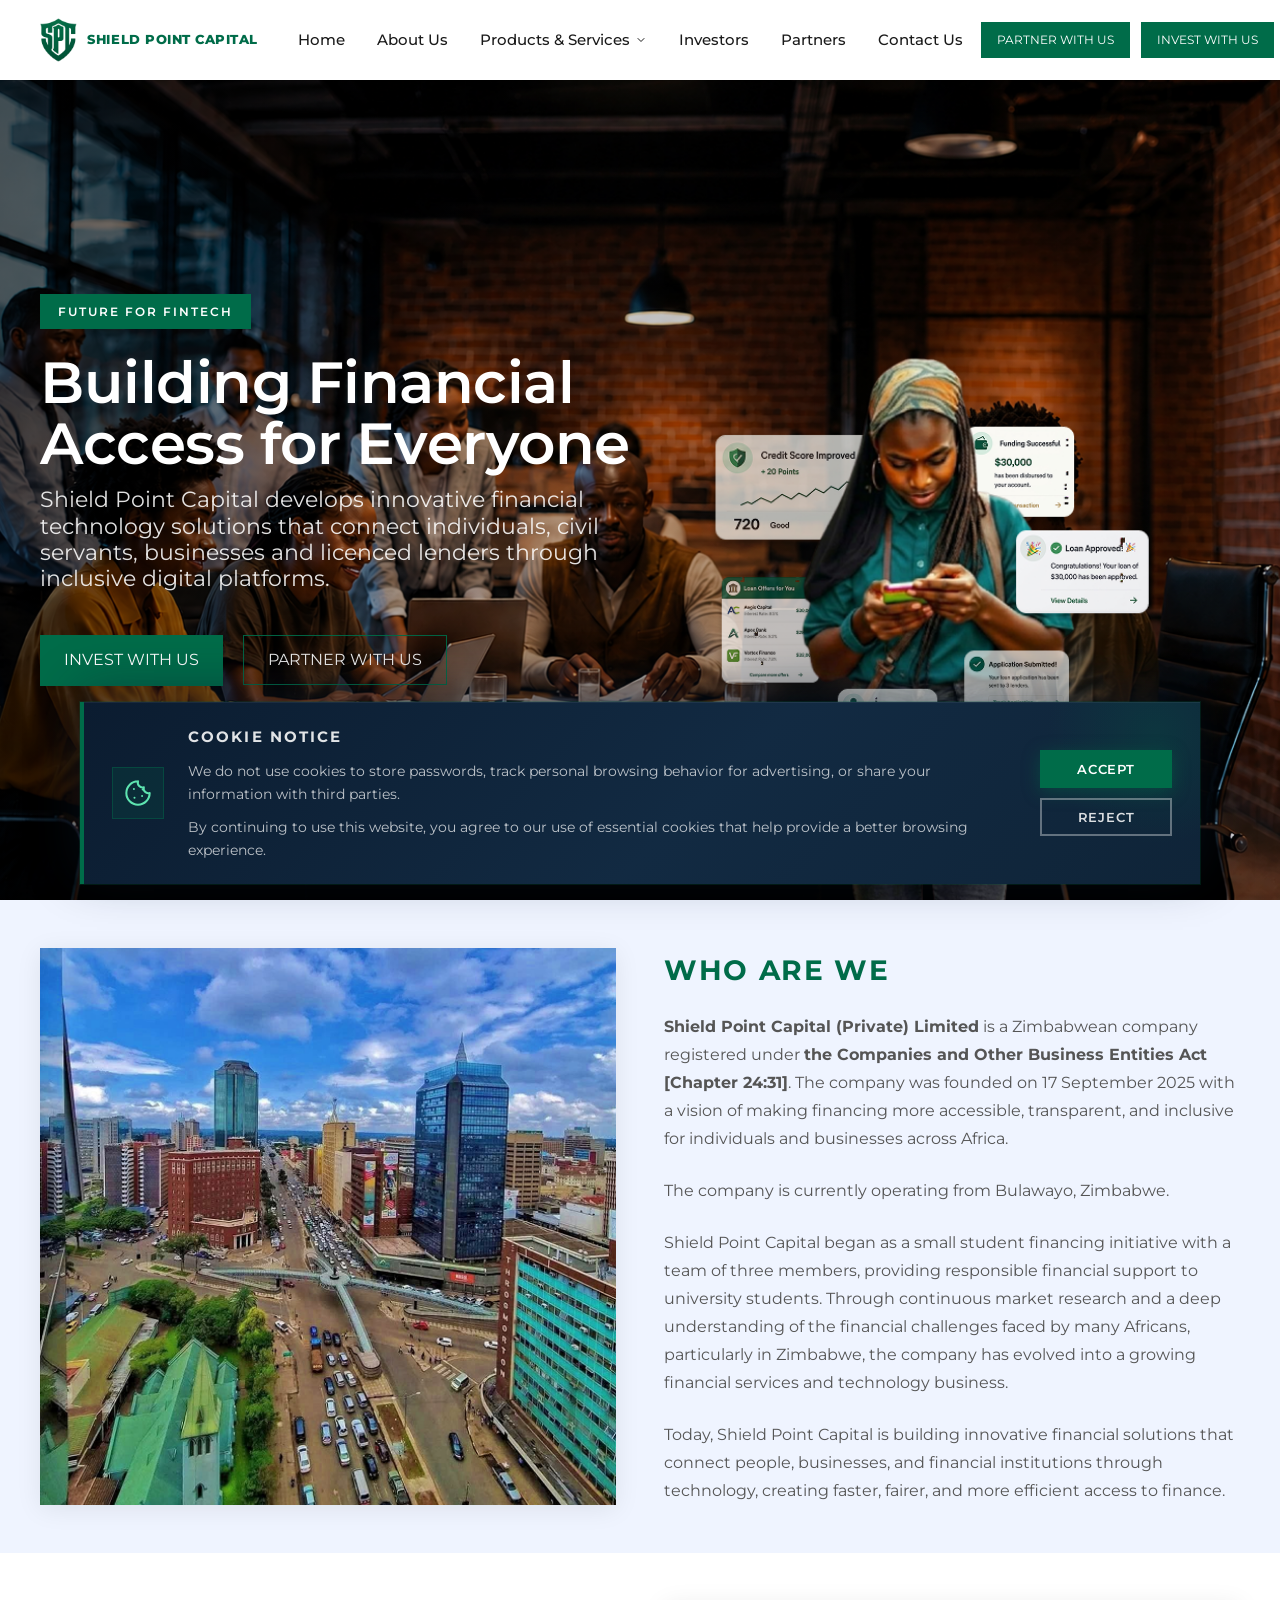
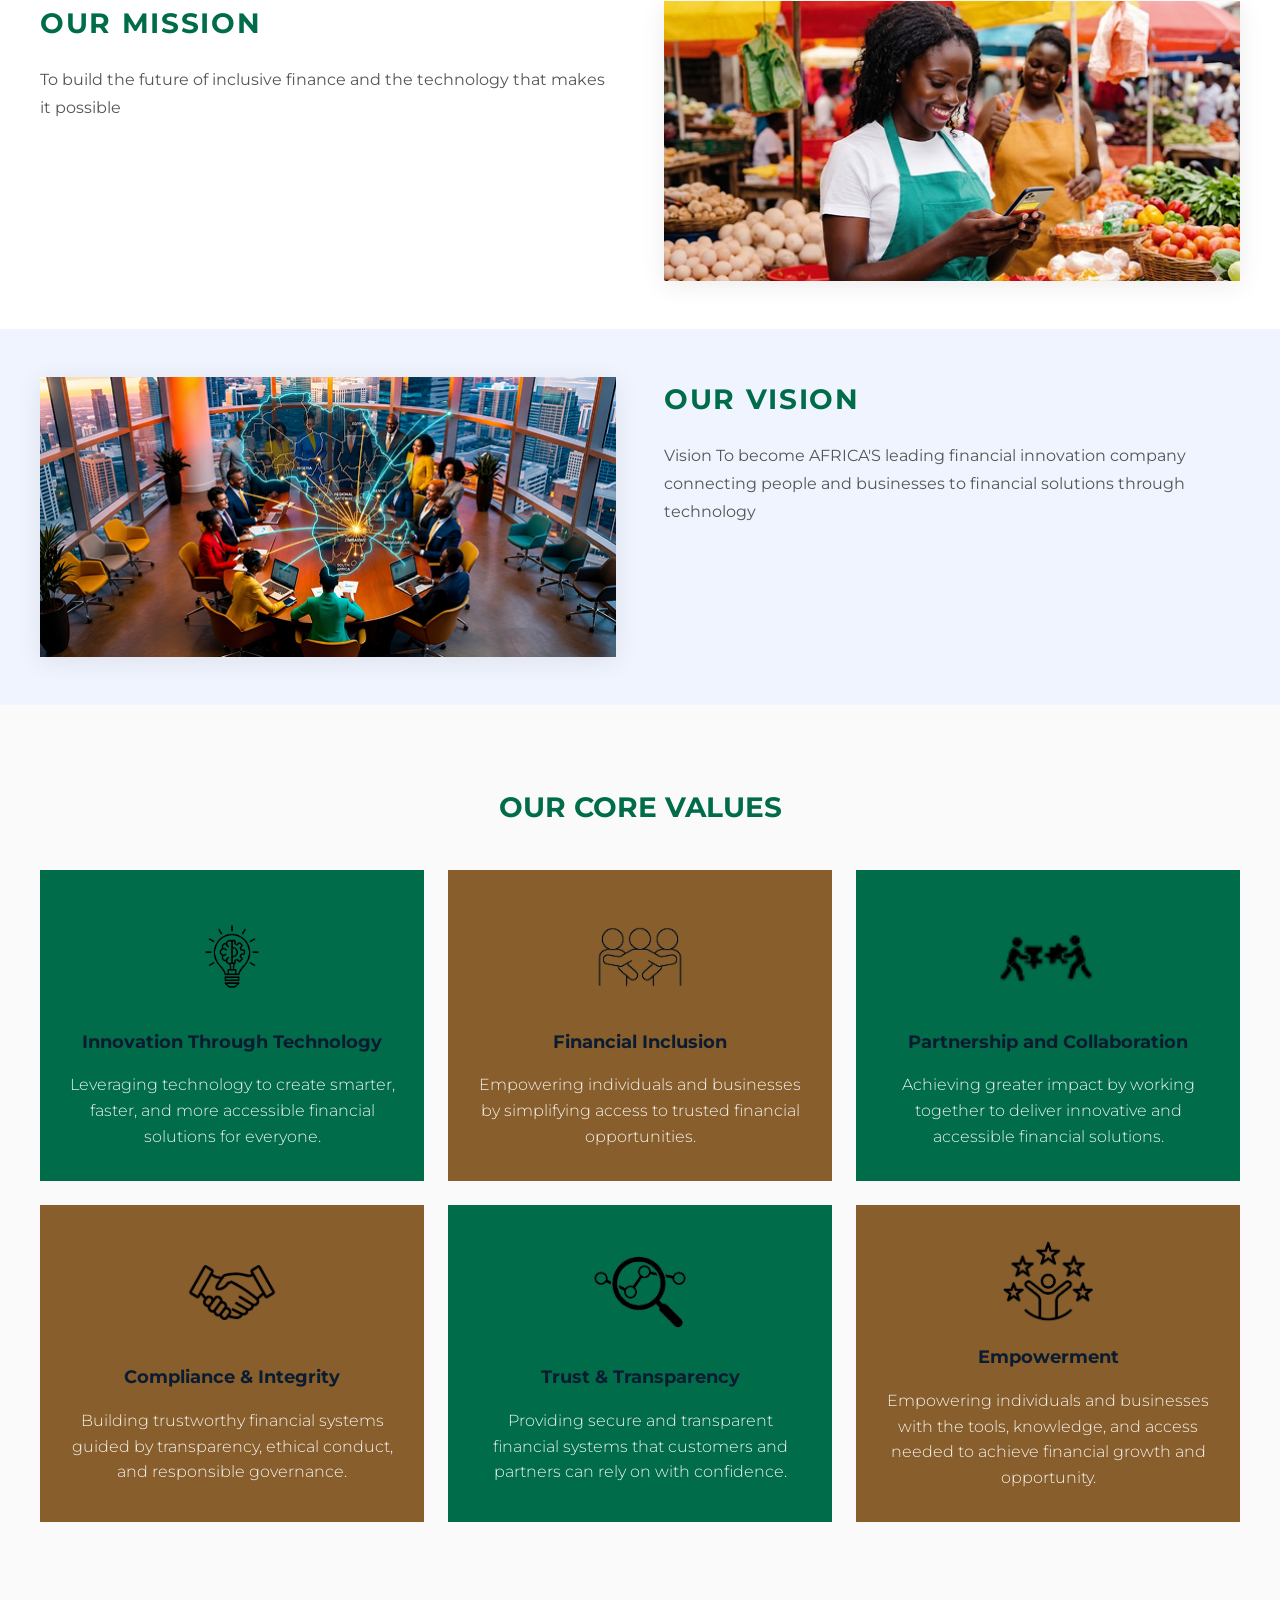
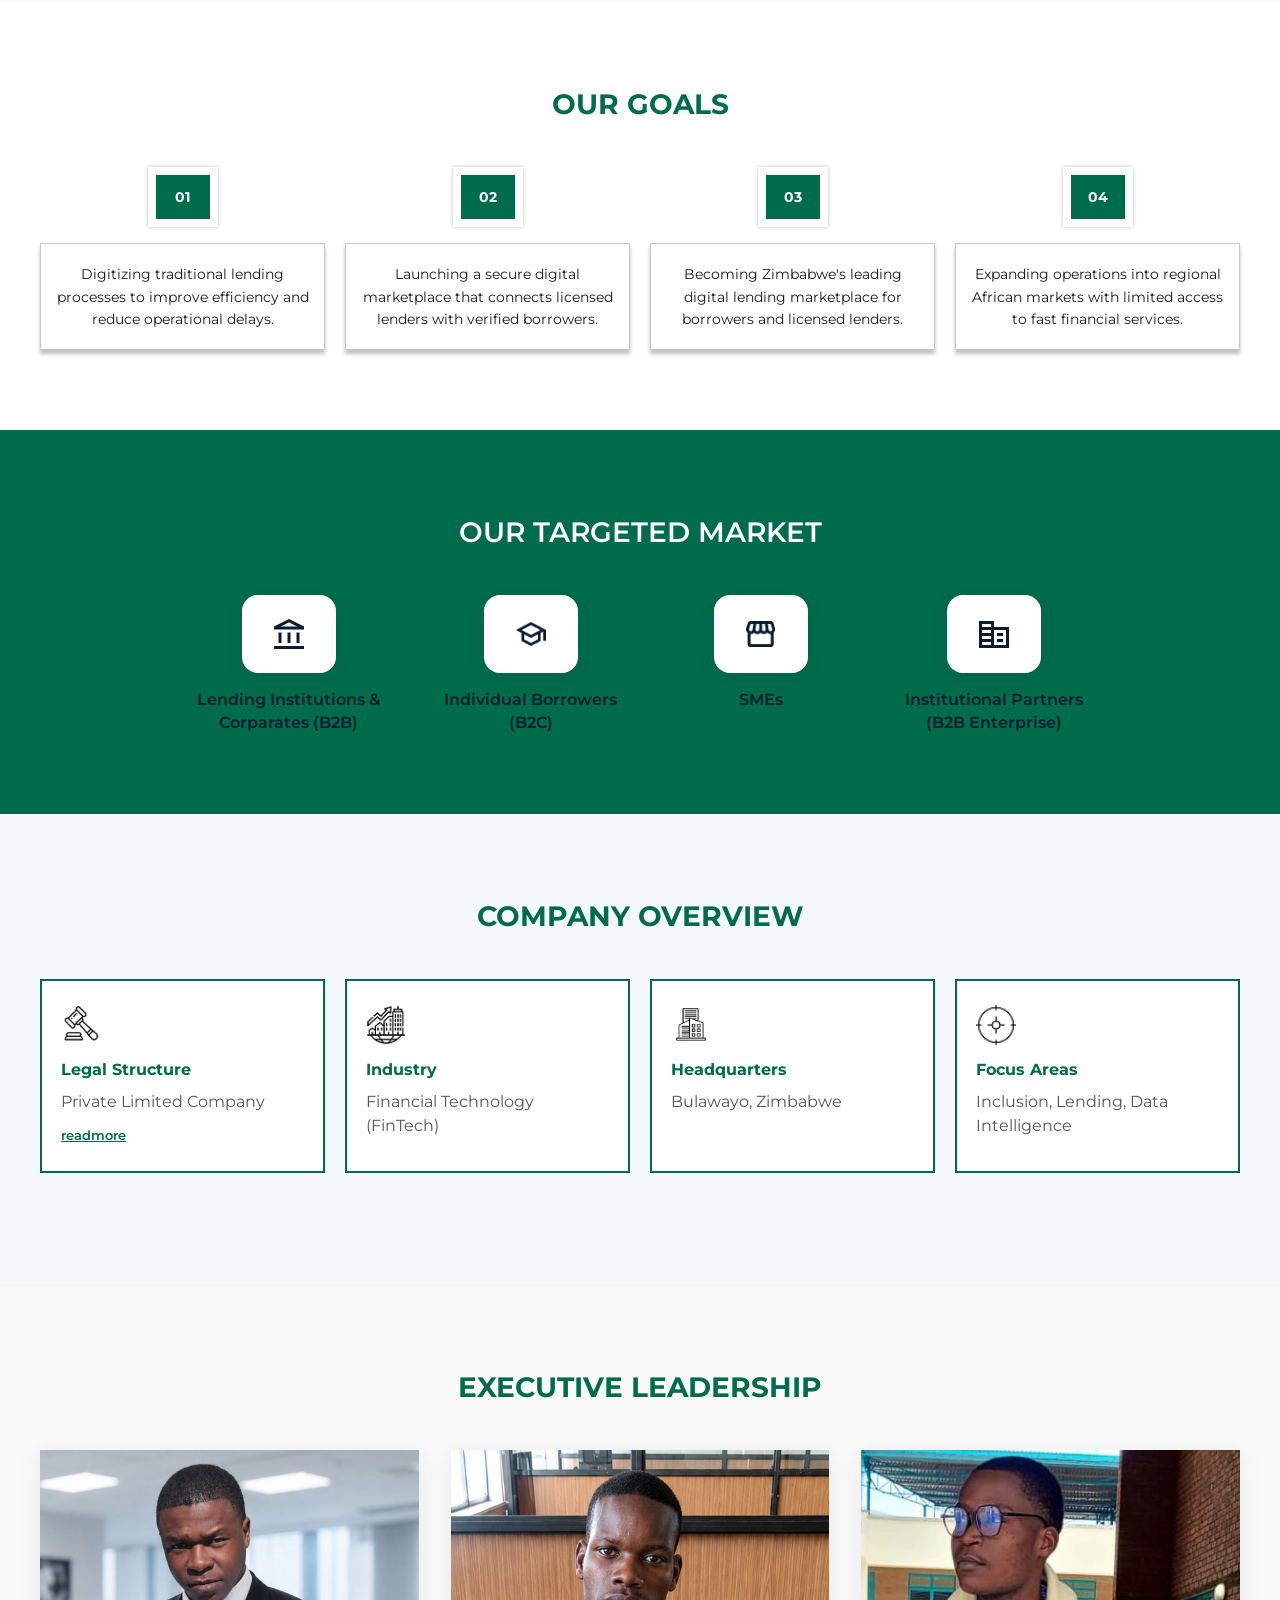
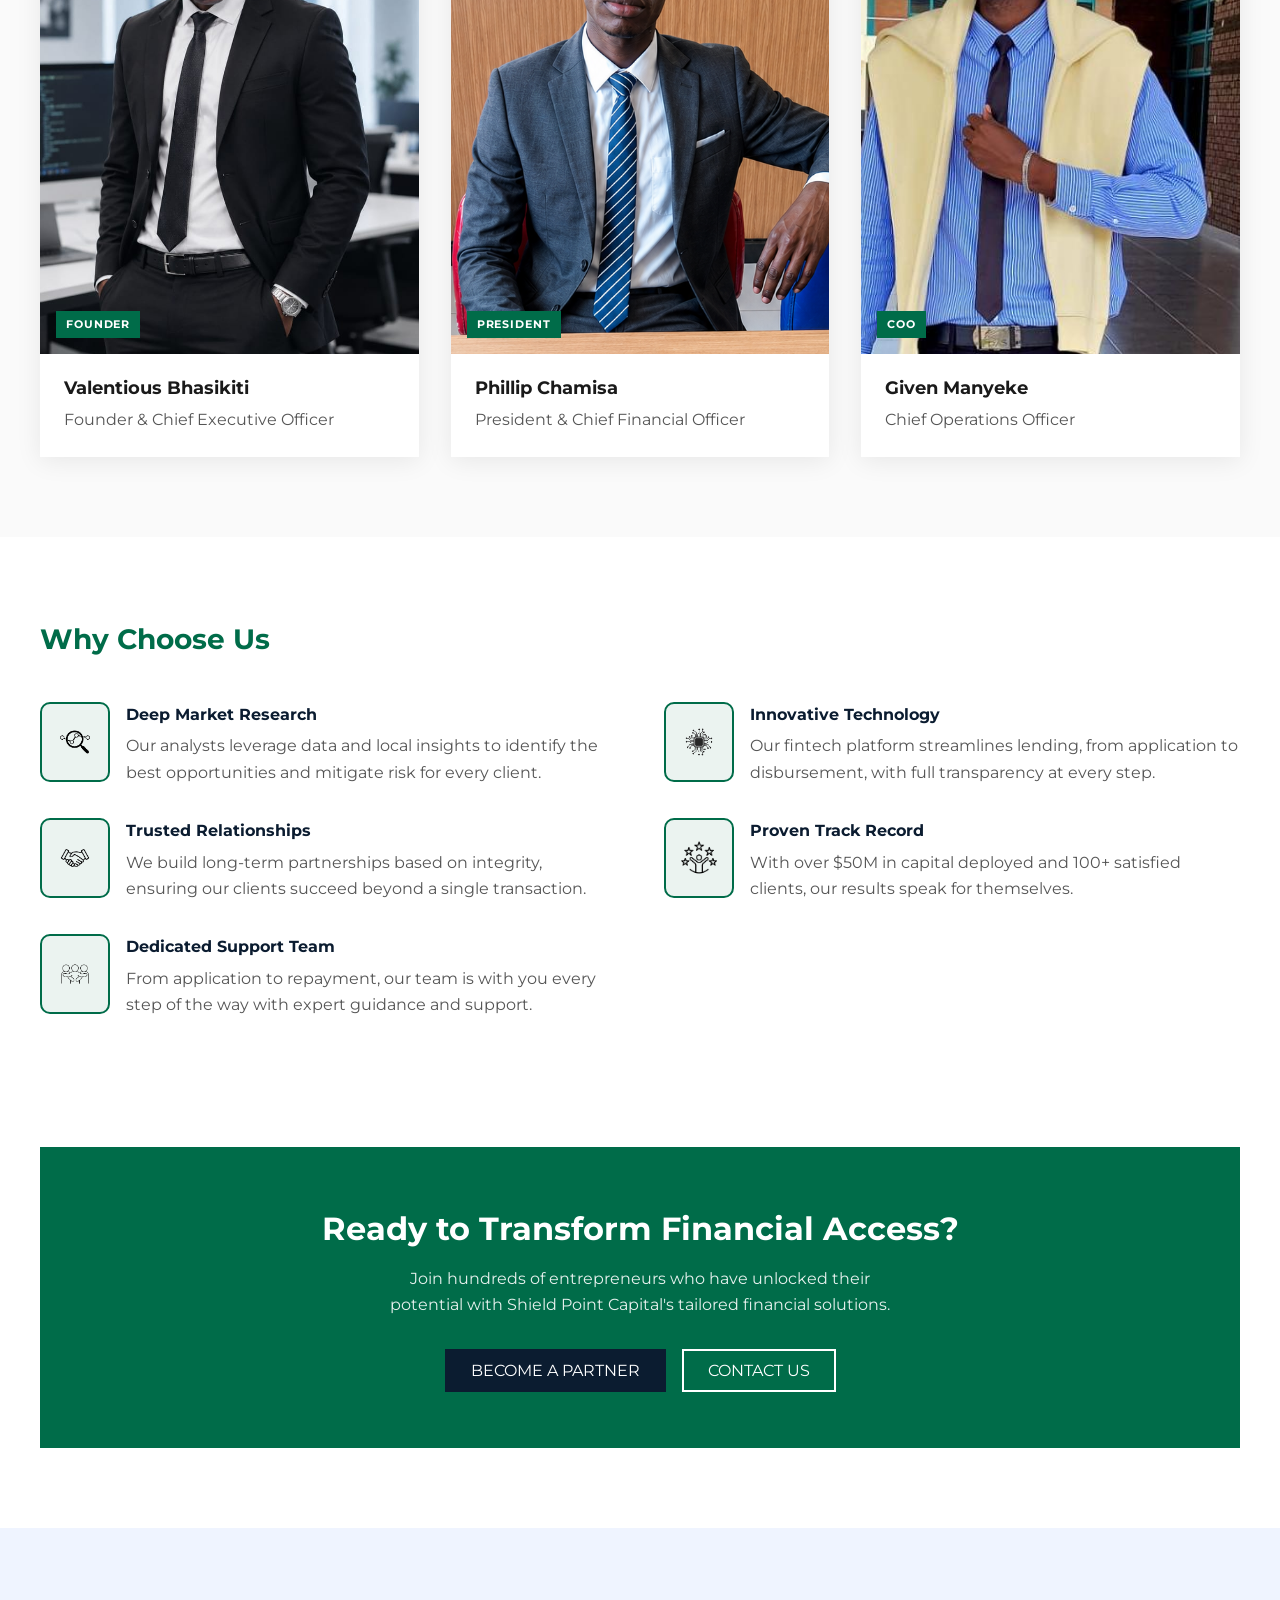
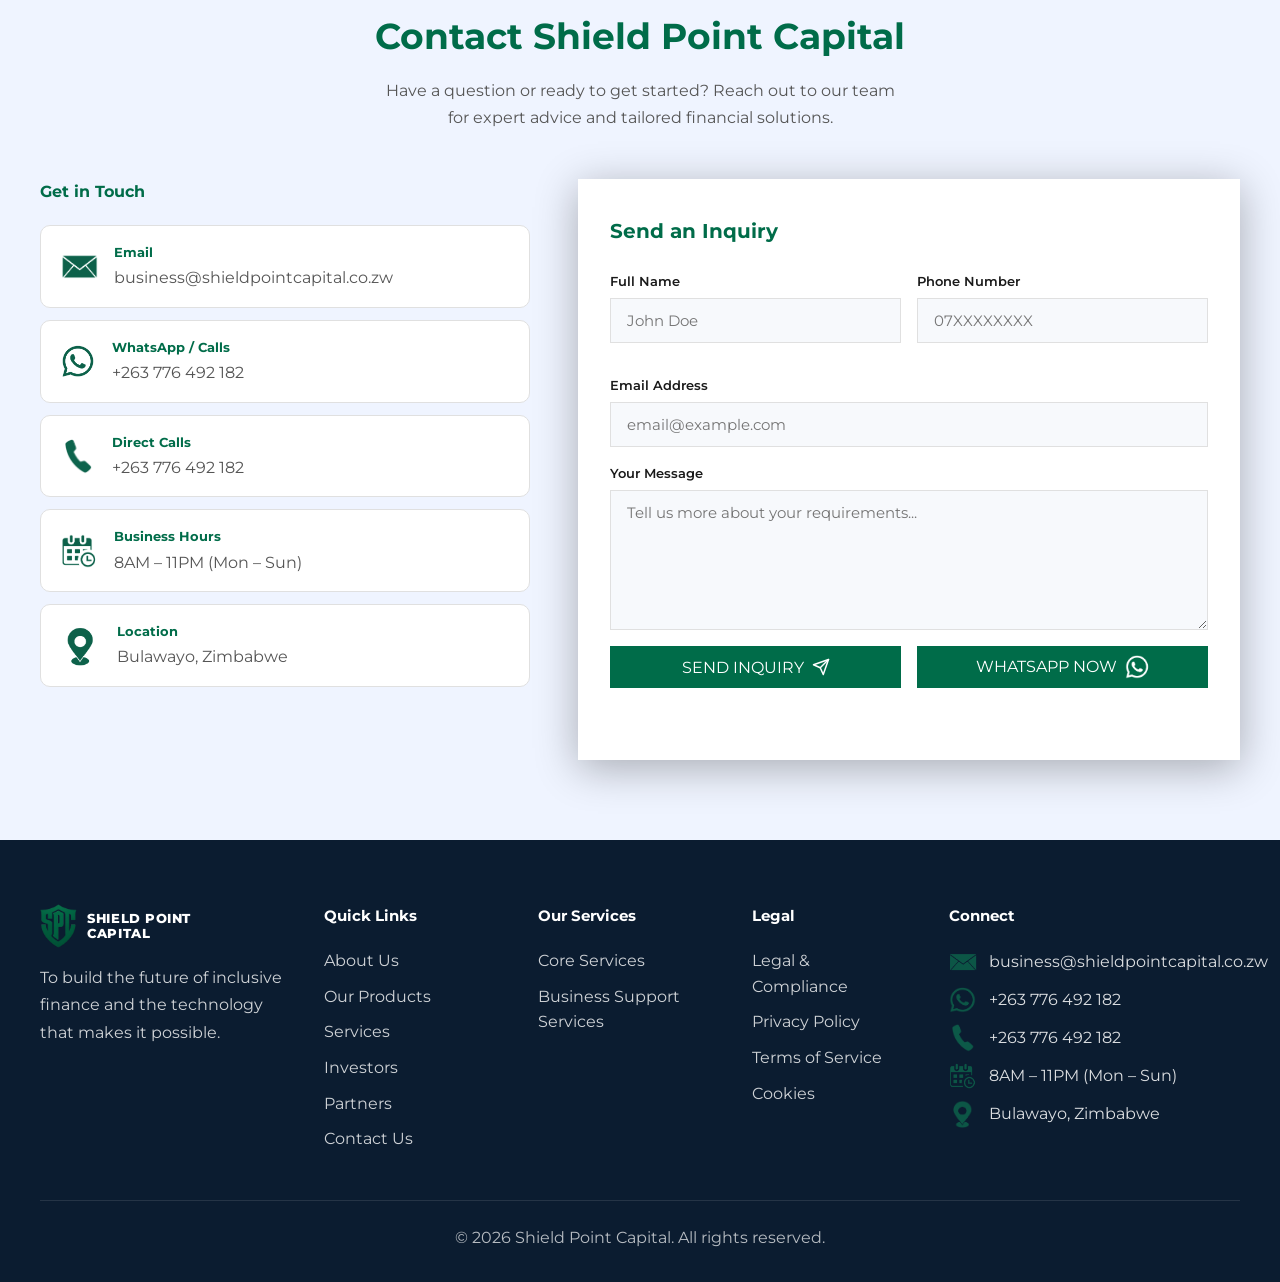
==== commit d8793530: "Rename nav About link to About Us sitewide. Co-authored-by: Cursor <cursoragent@cursor.com>" ====
--- a/index.html
+++ b/index.html
@@ -27,7 +27,7 @@
         </a>
         <nav class="main-nav" id="mainNav">
           <a href="index.html">Home</a>
-          <a href="#about">About</a>
+          <a href="#about">About Us</a>
           <div class="nav-dropdown">
             <button
               type="button"
--- a/css/styles.css
+++ b/css/styles.css
@@ -164,10 +164,17 @@
   margin-left: auto;
 }
 
-.header-actions .btn {
+.header-actions .btn,
+.header-inner > .btn-green:not(.nav-dropdown-toggle) {
   font-size: 0.75rem;
   padding: 0.4rem 0.875rem;
   white-space: nowrap;
+}
+
+@media (min-width: 769px) {
+  .page-home .header-actions {
+    transform: translateX(18px);
+  }
 }
 
 .header-inner > .btn-green:not(.nav-dropdown-toggle) {
@@ -329,9 +336,7 @@
   .header-service-dropdown:focus-within .nav-dropdown-menu {
     transform: translateX(0) translateY(0);
   }
-}
-
-@media (min-width: 769px) {
+
   .nav-dropdown:hover .nav-dropdown-chevron,
   .nav-dropdown:focus-within .nav-dropdown-chevron {
     transform: rotate(180deg);
@@ -1942,7 +1947,8 @@
     margin-left: auto;
   }
 
-  .header-actions .btn {
+  .header-actions .btn,
+  .header-inner > .btn-green:not(.nav-dropdown-toggle) {
     font-size: 0.625rem;
     padding: 0.35rem 0.5rem;
     letter-spacing: 0;
@@ -1954,6 +1960,10 @@
     margin-left: auto;
   }
 
+  .header-inner > .btn-green:not(.nav-dropdown-toggle) {
+    margin-left: auto;
+  }
+
   /* Home page — hide header CTAs on mobile until past hero */
   .page-home .header-actions {
     display: none;
@@ -1963,13 +1973,6 @@
   .page-home.header-past-hero .header-actions {
     display: flex;
     gap: 0.35rem;
-    margin-left: auto;
-  }
-
-  .header-inner > .btn-green:not(.nav-dropdown-toggle) {
-    font-size: 0.625rem;
-    padding: 0.35rem 0.5rem;
-    letter-spacing: 0;
     margin-left: auto;
   }
 
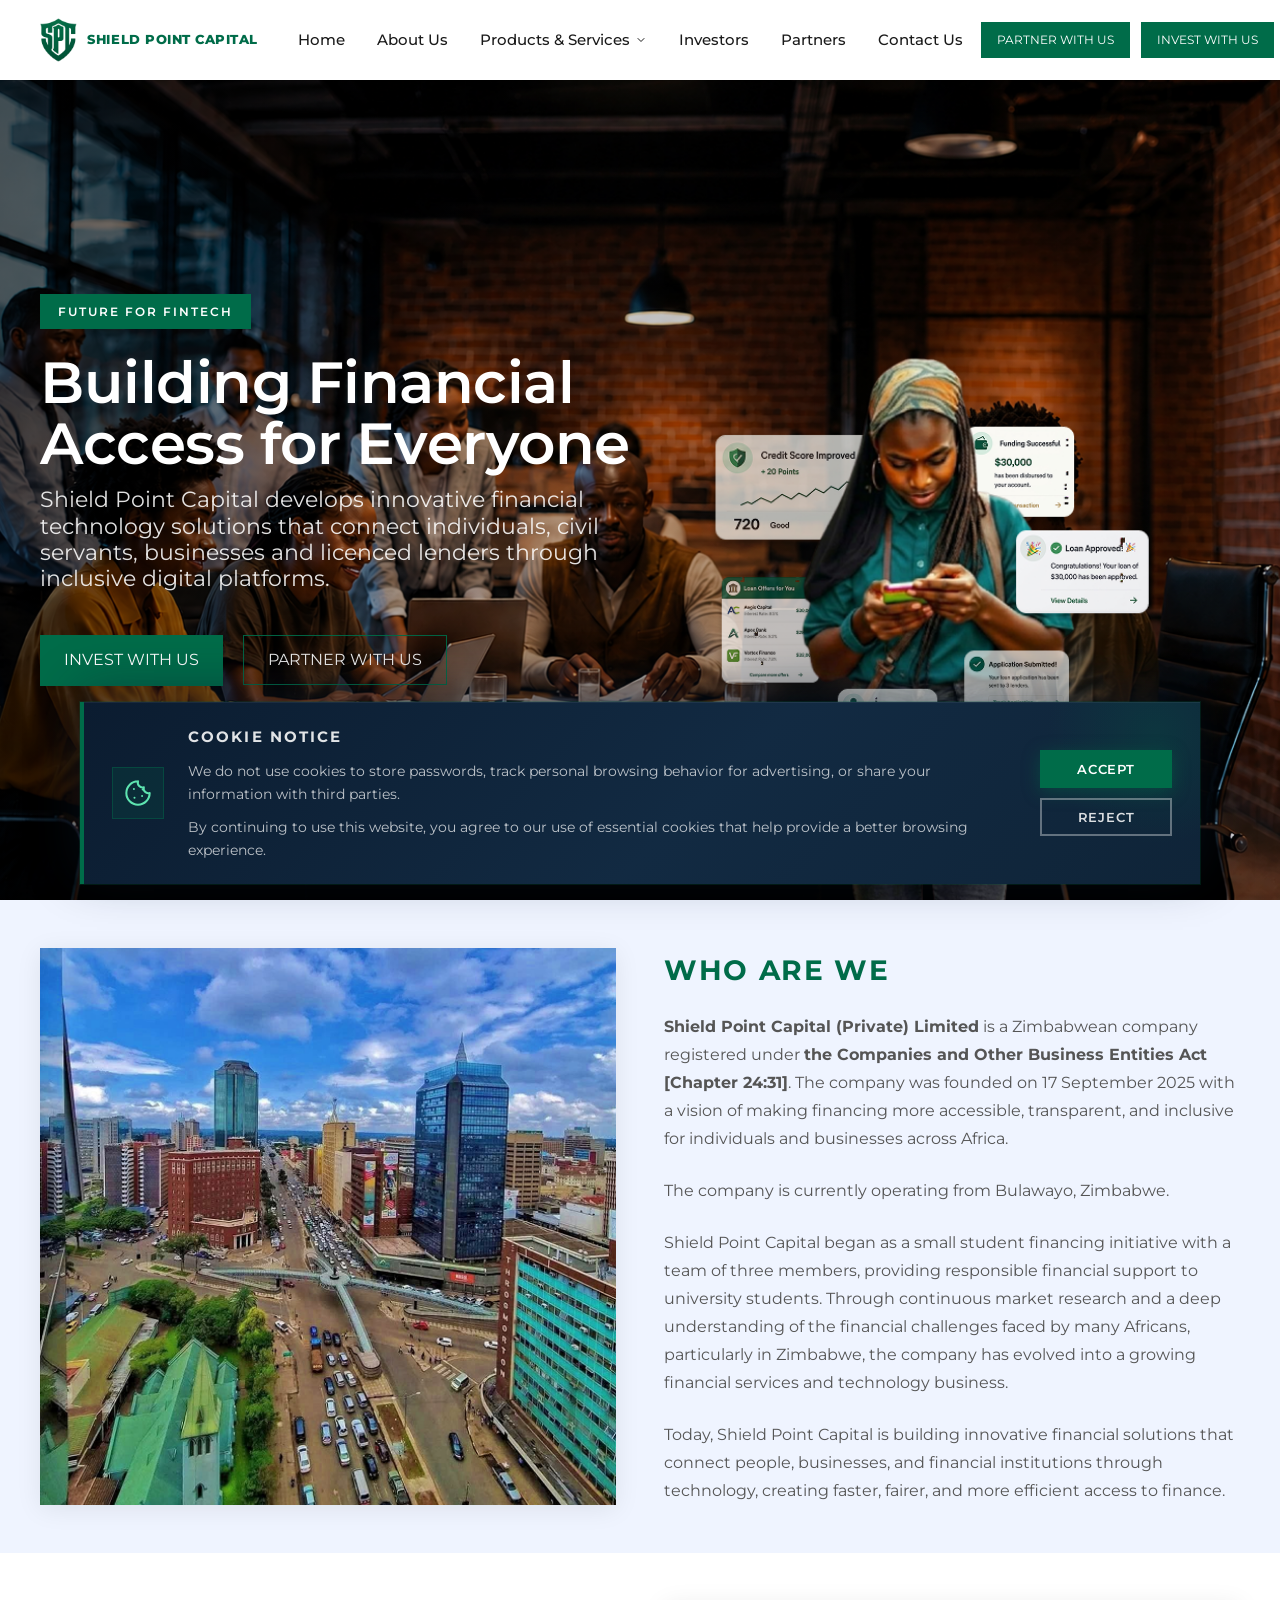
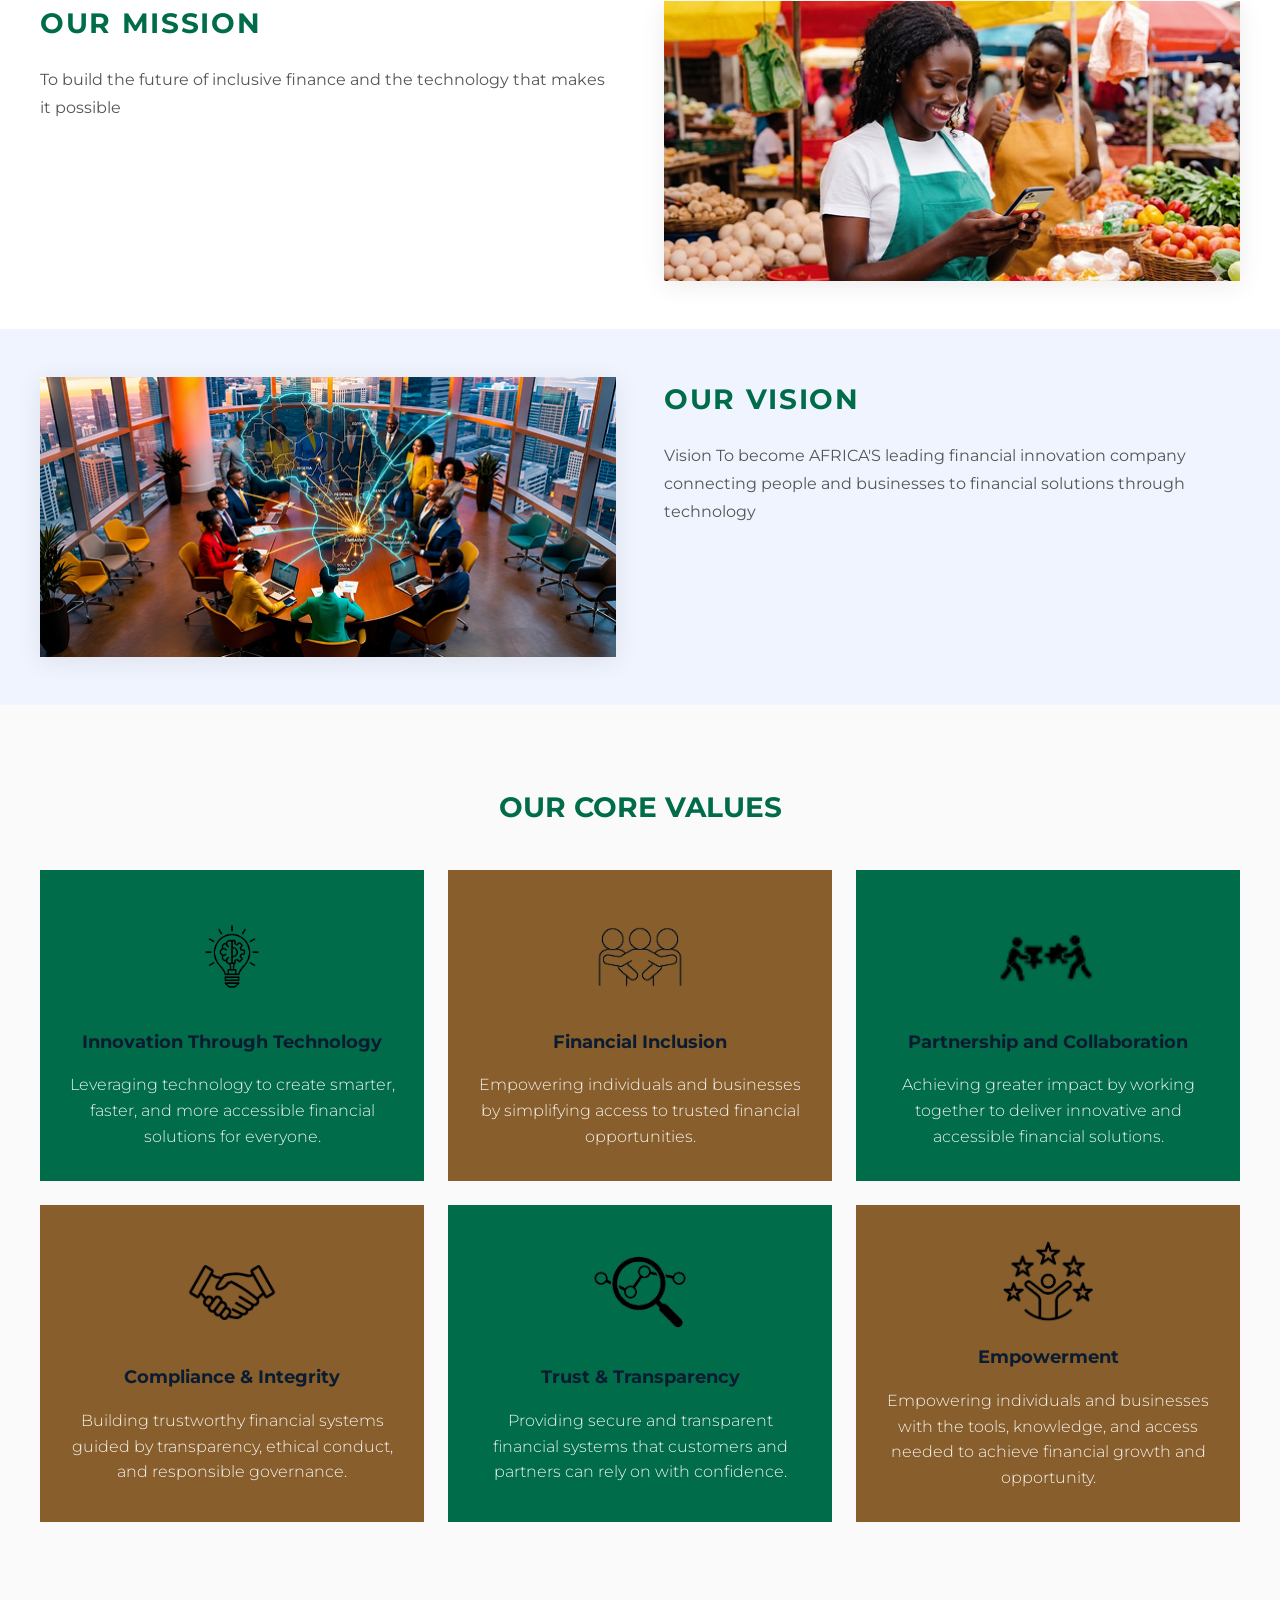
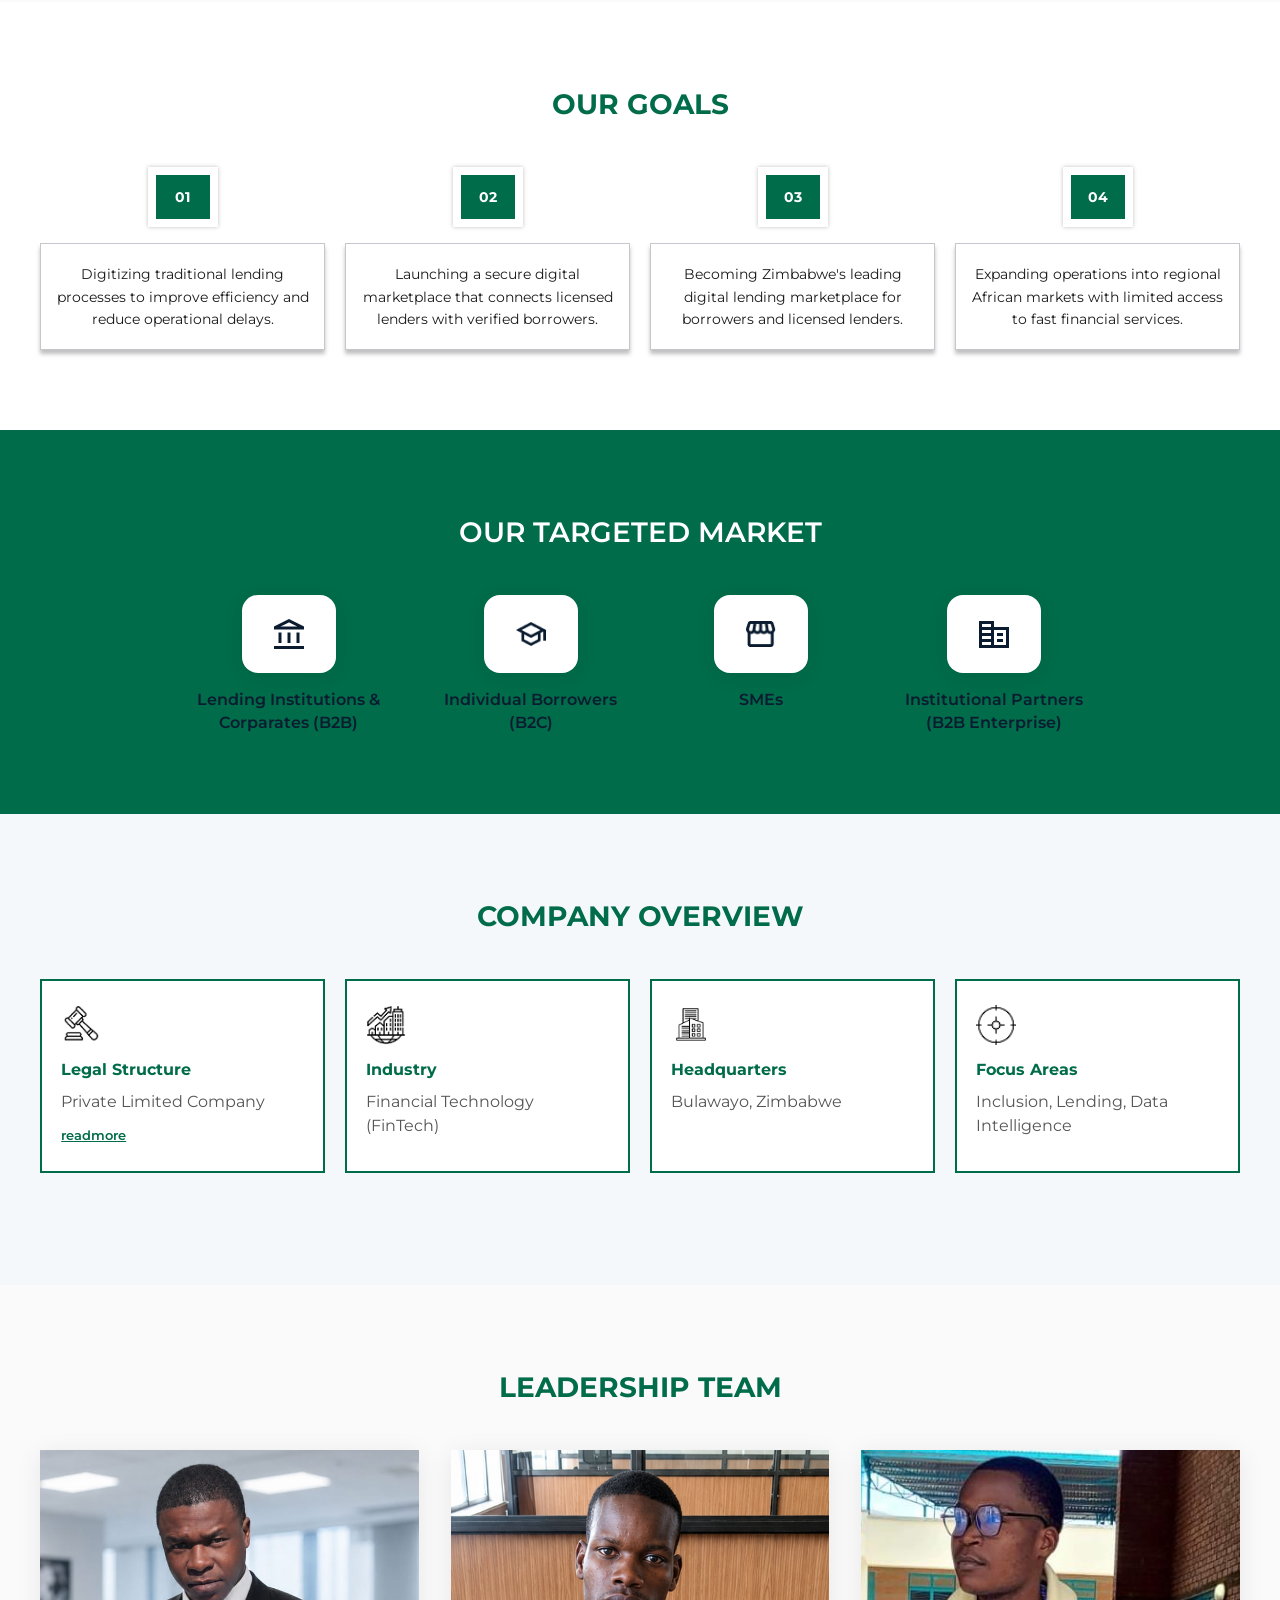
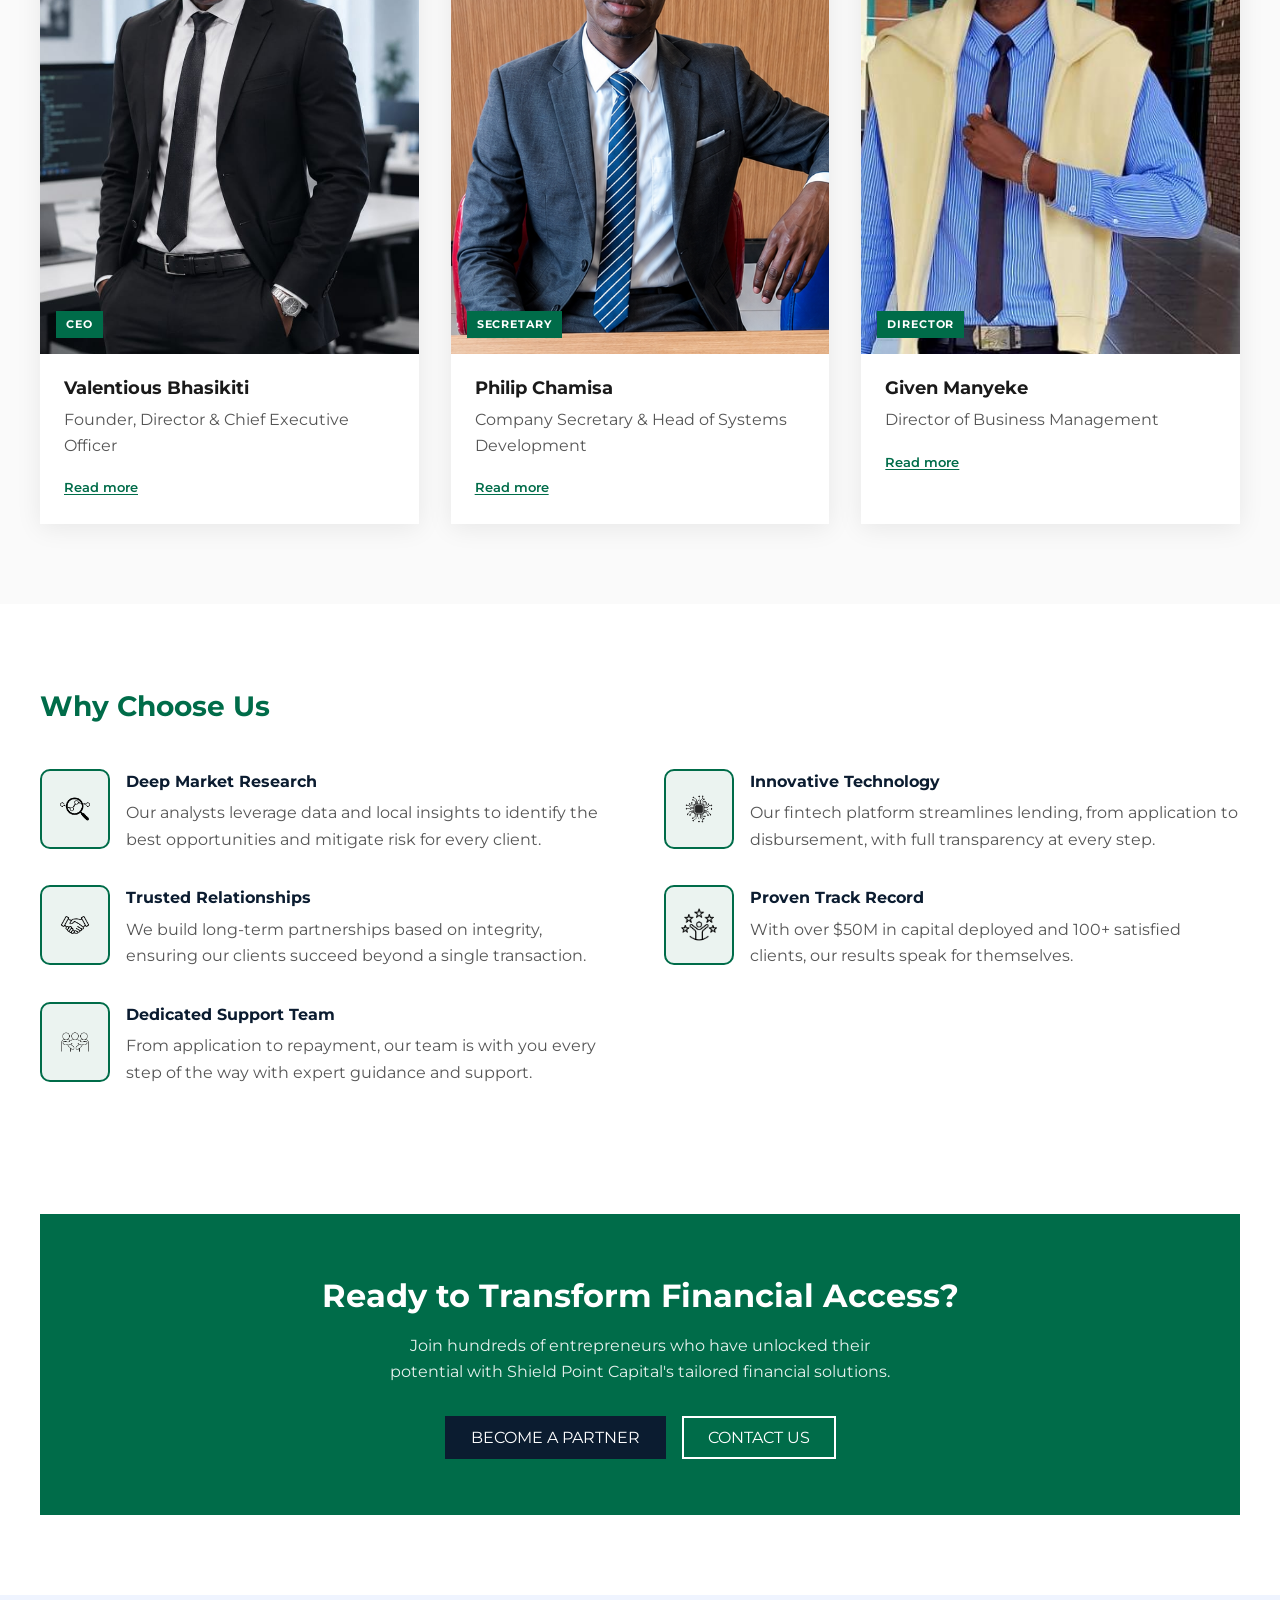
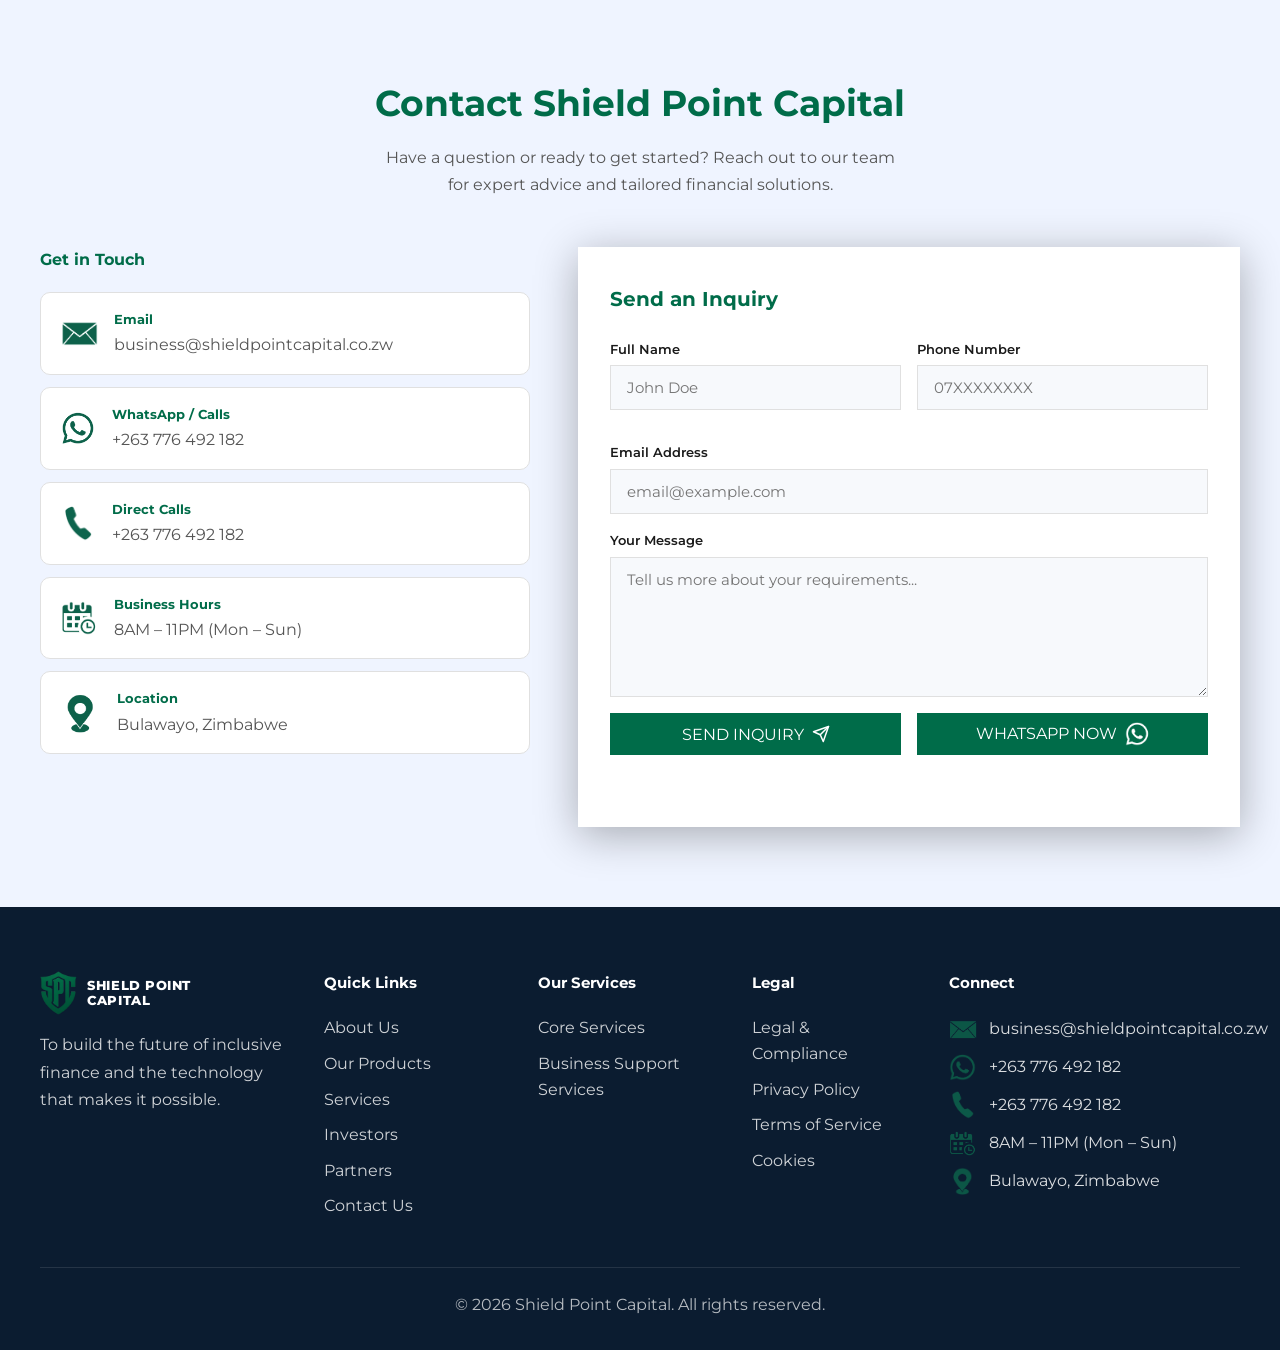
==== commit fae20527: "Add leadership modals, education details, and mobile menu redesign. Co-authored-by: Cursor <cursorag" ====
--- a/index.html
+++ b/index.html
@@ -403,52 +403,173 @@
       </div>
     </section>
 
-    <!-- Executive Leadership -->
+    <!-- Leadership Team -->
     <section class="leadership" id="team">
       <div class="container">
-        <h2 class="section-title">EXECUTIVE LEADERSHIP</h2>
+        <h2 class="section-title">LEADERSHIP TEAM</h2>
         <div class="leaders-grid">
           <article class="leader-card">
             <div class="leader-photo">
               <img
                 src="assets/main/WhatsApp Image 2026-06-27 at 11.40.31.jpeg"
-                alt="Founder"
+                alt="Valentious Bhasikiti"
               />
-              <span class="leader-tag">Founder</span>
+              <span class="leader-tag">CEO</span>
             </div>
             <div class="leader-info">
               <h3>Valentious Bhasikiti</h3>
-              <p>Founder &amp; Chief Executive Officer</p>
+              <p>Founder, Director &amp; Chief Executive Officer</p>
+              <button type="button" class="leader-read-more">Read more</button>
+            </div>
+            <div class="leader-detail" hidden>
+              <div class="leader-education">
+                <div class="leader-education-icon" aria-hidden="true">
+                  <img src="assets/main/graduate.jpeg" alt="" />
+                </div>
+                <div class="leader-education-content">
+                  <span class="leader-education-label">Education</span>
+                  <p class="leader-education-degree">BSc Honours in Informatics and Analytics</p>
+                  <p class="leader-education-school">National University of Science and Technology</p>
+                </div>
+                <span class="leader-education-badge">3rd Year Student</span>
+              </div>
+              <p class="leader-detail-bio">
+                Valentious Bhasikiti is the Founder and Chief Executive Officer of
+                Shield Point Capital (Private) Limited. He leads the company's
+                strategic direction, product innovation, business growth, and
+                partnerships. He is the visionary behind FinEra Inclusive Credit
+                Marketplace, driving the mission to improve access to responsible
+                financing across Africa.
+              </p>
+              <h4>Key Responsibilities</h4>
+              <ul>
+                <li>Corporate strategy and leadership</li>
+                <li>Product innovation and development</li>
+                <li>Business growth and expansion</li>
+                <li>Investor and stakeholder relations</li>
+                <li>Strategic partnerships</li>
+                <li>Financial inclusion initiatives</li>
+              </ul>
             </div>
           </article>
           <article class="leader-card">
             <div class="leader-photo">
               <img
                 src="assets/main/inlibs.png"
-                alt="President"
+                alt="Philip Chamisa"
                 class="leader-img-president"
               />
-              <span class="leader-tag">President</span>
+              <span class="leader-tag">Secretary</span>
             </div>
             <div class="leader-info">
-              <h3>Phillip Chamisa</h3>
-              <p>President &amp; Chief Financial Officer</p>
+              <h3>Philip Chamisa</h3>
+              <p>Company Secretary &amp; Head of Systems Development</p>
+              <button type="button" class="leader-read-more">Read more</button>
+            </div>
+            <div class="leader-detail" hidden>
+              <div class="leader-education">
+                <div class="leader-education-icon" aria-hidden="true">
+                  <img src="assets/main/graduate.jpeg" alt="" />
+                </div>
+                <div class="leader-education-content">
+                  <span class="leader-education-label">Education</span>
+                  <p class="leader-education-degree">BSc Honours in Computer Science</p>
+                  <p class="leader-education-school">University of Zimbabwe</p>
+                </div>
+                <span class="leader-education-badge">3rd Year Student</span>
+              </div>
+              <p class="leader-detail-bio">
+                Philip Chamisa oversees corporate governance and the company's
+                technology development. He ensures strong internal operations while
+                leading the design and continuous improvement of the company's
+                digital platforms and business systems.
+              </p>
+              <h4>Key Responsibilities</h4>
+              <ul>
+                <li>Corporate governance</li>
+                <li>Company administration</li>
+                <li>Systems development</li>
+                <li>Technology strategy</li>
+                <li>Operational efficiency</li>
+                <li>Executive support</li>
+              </ul>
             </div>
           </article>
           <article class="leader-card">
             <div class="leader-photo">
               <img
                 src="assets/main/WhatsApp Image 2026-06-27 at 11.42.33.jpeg"
-                alt="COO"
+                alt="Given Manyeke"
                 class="leader-img-coo"
               />
-              <span class="leader-tag">COO</span>
+              <span class="leader-tag">Director</span>
             </div>
             <div class="leader-info">
               <h3>Given Manyeke</h3>
-              <p>Chief Operations Officer</p>
+              <p>Director of Business Management</p>
+              <button type="button" class="leader-read-more">Read more</button>
+            </div>
+            <div class="leader-detail" hidden>
+              <div class="leader-education">
+                <div class="leader-education-icon" aria-hidden="true">
+                  <img src="assets/main/graduate.jpeg" alt="" />
+                </div>
+                <div class="leader-education-content">
+                  <span class="leader-education-label">Education</span>
+                  <p class="leader-education-degree">BCom Honours in Business Management</p>
+                  <p class="leader-education-school">National University of Science and Technology</p>
+                </div>
+                <span class="leader-education-badge">2nd Year Student</span>
+              </div>
+              <p class="leader-detail-bio">
+                Given Manyeke leads business development and strategic
+                partnerships. He is responsible for expanding relationships with
+                financial institutions, corporate partners, and other stakeholders
+                to support the growth of Shield Point Capital and FinEra Inclusive
+                Credit Marketplace.
+              </p>
+              <h4>Key Responsibilities</h4>
+              <ul>
+                <li>Business development</li>
+                <li>Strategic partnerships</li>
+                <li>Financial institution engagement</li>
+                <li>Market expansion</li>
+                <li>Revenue growth</li>
+                <li>Business operations</li>
+              </ul>
             </div>
           </article>
+        </div>
+      <div
+        class="leader-modal"
+        id="leaderModal"
+        hidden
+        role="dialog"
+        aria-modal="true"
+        aria-labelledby="leaderModalTitle"
+      >
+        <div class="leader-modal-backdrop" data-leader-modal-close></div>
+        <div class="leader-modal-panel">
+          <div class="leader-modal-accent" aria-hidden="true"></div>
+          <button
+            type="button"
+            class="leader-modal-close"
+            aria-label="Close"
+            data-leader-modal-close
+          >
+            &times;
+          </button>
+          <div class="leader-modal-hero" hidden>
+            <img class="leader-modal-photo" src="" alt="" />
+            <div class="leader-modal-hero-overlay"></div>
+          </div>
+          <div class="leader-modal-content">
+            <div class="leader-modal-header">
+              <h3 id="leaderModalTitle"></h3>
+              <p class="leader-modal-role"></p>
+            </div>
+            <div class="leader-modal-body"></div>
+          </div>
         </div>
       </div>
     </section>
--- a/css/styles.css
+++ b/css/styles.css
@@ -359,6 +359,16 @@
   border: none;
   cursor: pointer;
   padding: 0.5rem;
+  z-index: 1001;
+}
+
+.mobile-nav-header,
+.mobile-nav-backdrop {
+  display: none;
+}
+
+body.mobile-nav-open {
+  overflow: hidden;
 }
 
 .nav-toggle span {
@@ -1280,6 +1290,312 @@
 .leader-info p {
   font-size: 0.875rem;
   color: var(--text-muted);
+  margin-bottom: 1rem;
+}
+
+.leader-read-more {
+  display: inline-block;
+  padding: 0;
+  border: none;
+  background: none;
+  font-family: inherit;
+  font-size: 0.8125rem;
+  font-weight: 600;
+  color: var(--green);
+  cursor: pointer;
+  text-decoration: underline;
+  text-underline-offset: 0.15em;
+}
+
+.leader-read-more:hover {
+  color: var(--navy);
+}
+
+.management-strengths {
+  margin-top: 3rem;
+  padding: 2rem 2.5rem;
+  background: var(--white);
+  border-radius: var(--radius);
+  box-shadow: var(--shadow);
+  max-width: 720px;
+  margin-inline: auto;
+}
+
+.management-strengths h3 {
+  font-size: 1.125rem;
+  font-weight: 700;
+  margin-bottom: 0.5rem;
+}
+
+.management-strengths > p {
+  font-size: 0.875rem;
+  color: var(--text-muted);
+  margin-bottom: 0.75rem;
+}
+
+.management-strengths ul {
+  list-style: none;
+  padding: 0;
+  margin: 0;
+  display: grid;
+  grid-template-columns: repeat(2, 1fr);
+  gap: 0.35rem 1.5rem;
+}
+
+.management-strengths li {
+  position: relative;
+  padding-left: 1rem;
+  font-size: 0.8125rem;
+  color: var(--text-muted);
+  line-height: 1.5;
+}
+
+.management-strengths li::before {
+  content: "•";
+  position: absolute;
+  left: 0;
+  color: var(--green);
+  font-weight: 700;
+}
+
+.leader-modal {
+  position: fixed;
+  inset: 0;
+  z-index: 1100;
+  display: flex;
+  align-items: center;
+  justify-content: center;
+  padding: 1.25rem;
+  opacity: 0;
+  transition: opacity 0.25s ease;
+}
+
+.leader-modal.leader-modal--visible {
+  opacity: 1;
+}
+
+.leader-modal[hidden] {
+  display: none;
+}
+
+.leader-modal-backdrop {
+  position: absolute;
+  inset: 0;
+  background: rgba(11, 28, 48, 0.62);
+  backdrop-filter: blur(4px);
+}
+
+.leader-modal-panel {
+  position: relative;
+  width: min(100%, 540px);
+  max-height: min(88vh, 680px);
+  overflow: hidden;
+  display: flex;
+  flex-direction: column;
+  background: var(--white);
+  border-radius: 2px;
+  box-shadow:
+    0 24px 64px rgba(11, 28, 48, 0.22),
+    0 0 0 1px rgba(0, 108, 73, 0.08);
+  transform: translateY(12px) scale(0.98);
+  transition: transform 0.28s cubic-bezier(0.22, 1, 0.36, 1);
+}
+
+.leader-modal.leader-modal--visible .leader-modal-panel {
+  transform: translateY(0) scale(1);
+}
+
+.leader-modal-accent {
+  height: 3px;
+  background: linear-gradient(90deg, var(--green) 0%, #0a9a6a 100%);
+  flex-shrink: 0;
+}
+
+.leader-modal-hero {
+  position: relative;
+  height: 140px;
+  overflow: hidden;
+  flex-shrink: 0;
+}
+
+.leader-modal-hero[hidden] {
+  display: none;
+}
+
+.leader-modal-photo {
+  width: 100%;
+  height: 100%;
+  object-fit: cover;
+  object-position: center top;
+}
+
+.leader-modal-hero-overlay {
+  position: absolute;
+  inset: 0;
+  background: linear-gradient(
+    180deg,
+    rgba(11, 28, 48, 0.05) 0%,
+    rgba(11, 28, 48, 0.45) 100%
+  );
+}
+
+.leader-modal-content {
+  overflow-y: auto;
+  padding: 1.75rem 1.75rem 1.5rem;
+}
+
+.leader-modal-close {
+  position: absolute;
+  top: 0.875rem;
+  right: 0.875rem;
+  z-index: 2;
+  width: 2.25rem;
+  height: 2.25rem;
+  border: none;
+  border-radius: 50%;
+  background: rgba(255, 255, 255, 0.92);
+  font-size: 1.375rem;
+  line-height: 1;
+  color: var(--navy);
+  cursor: pointer;
+  box-shadow: 0 2px 8px rgba(0, 0, 0, 0.12);
+  transition: background 0.2s ease, color 0.2s ease;
+}
+
+.leader-modal-close:hover {
+  background: var(--white);
+  color: var(--green);
+}
+
+.leader-modal-header h3 {
+  font-size: 1.375rem;
+  font-weight: 800;
+  letter-spacing: -0.01em;
+  margin-bottom: 0.35rem;
+  padding-right: 2.25rem;
+  color: var(--navy);
+}
+
+.leader-modal-role {
+  font-size: 0.8125rem;
+  font-weight: 600;
+  letter-spacing: 0.02em;
+  color: var(--green);
+  margin-bottom: 1.25rem;
+  line-height: 1.45;
+}
+
+.leader-education {
+  display: flex;
+  align-items: flex-start;
+  gap: 0.875rem;
+  padding: 1rem 1.125rem;
+  margin-bottom: 1.25rem;
+  background: linear-gradient(135deg, #f0faf6 0%, #e8f4f0 100%);
+  border-left: 3px solid var(--green);
+  box-shadow: inset 0 0 0 1px rgba(0, 108, 73, 0.1);
+}
+
+.leader-education-icon {
+  flex-shrink: 0;
+  width: 2.5rem;
+  height: 2.5rem;
+  overflow: hidden;
+  display: flex;
+  align-items: center;
+  justify-content: center;
+  background: rgba(255, 255, 255, 0.75);
+  border-radius: 50%;
+  box-shadow: 0 0 0 1px rgba(0, 108, 73, 0.12);
+}
+
+.leader-education-icon img {
+  width: 100%;
+  height: 100%;
+  object-fit: cover;
+}
+
+.leader-education-content {
+  flex: 1;
+  min-width: 0;
+}
+
+.leader-education-label {
+  display: block;
+  font-size: 0.625rem;
+  font-weight: 700;
+  letter-spacing: 0.12em;
+  text-transform: uppercase;
+  color: var(--green);
+  margin-bottom: 0.35rem;
+}
+
+.leader-education-degree {
+  font-size: 0.875rem;
+  font-weight: 700;
+  color: var(--navy);
+  line-height: 1.4;
+  margin-bottom: 0.2rem;
+}
+
+.leader-education-school {
+  font-size: 0.8125rem;
+  color: var(--text-muted);
+  line-height: 1.45;
+}
+
+.leader-education-badge {
+  flex-shrink: 0;
+  align-self: flex-start;
+  font-size: 0.625rem;
+  font-weight: 700;
+  letter-spacing: 0.06em;
+  text-transform: uppercase;
+  color: var(--white);
+  background: var(--navy);
+  padding: 0.3rem 0.55rem;
+  white-space: nowrap;
+}
+
+.leader-modal-body p {
+  font-size: 0.875rem;
+  color: var(--text-muted);
+  line-height: 1.7;
+  margin-bottom: 1.25rem;
+}
+
+.leader-modal-body h4 {
+  font-size: 0.6875rem;
+  font-weight: 700;
+  text-transform: uppercase;
+  letter-spacing: 0.1em;
+  color: var(--navy);
+  margin-bottom: 0.75rem;
+  padding-bottom: 0.5rem;
+  border-bottom: 1px solid var(--border-light);
+}
+
+.leader-modal-body ul {
+  list-style: none;
+  padding: 0;
+  margin: 0;
+}
+
+.leader-modal-body li {
+  position: relative;
+  padding-left: 1rem;
+  font-size: 0.8125rem;
+  color: var(--text-muted);
+  line-height: 1.55;
+  margin-bottom: 0.35rem;
+}
+
+.leader-modal-body li::before {
+  content: "•";
+  position: absolute;
+  left: 0;
+  color: var(--green);
+  font-weight: 700;
 }
 
 /* Featured CTA */
@@ -1877,33 +2193,139 @@
     display: flex;
   }
 
+  .mobile-nav-backdrop {
+    display: block;
+    position: fixed;
+    inset: 0;
+    background: rgba(11, 28, 48, 0.45);
+    backdrop-filter: blur(3px);
+    opacity: 0;
+    pointer-events: none;
+    transition: opacity 0.3s ease;
+    z-index: 998;
+  }
+
+  body.mobile-nav-open .mobile-nav-backdrop {
+    opacity: 1;
+    pointer-events: auto;
+  }
+
+  .mobile-nav-header {
+    display: flex;
+    align-items: center;
+    margin-bottom: 1.5rem;
+  }
+
+  .mobile-nav-label {
+    font-size: 0.6875rem;
+    font-weight: 600;
+    letter-spacing: 0.16em;
+    text-transform: uppercase;
+    color: rgba(11, 28, 48, 0.42);
+    font-family: var(--font-heading);
+  }
+
   .main-nav {
     position: fixed;
-    top: var(--header-height);
-    left: 0;
-    right: 0;
-    background: var(--white);
+    top: calc(var(--header-height) + 0.75rem);
+    left: 1rem;
+    right: 1rem;
+    bottom: auto;
+    max-height: calc(100vh - var(--header-height) - 1.5rem);
+    overflow-x: hidden;
+    overflow-y: auto;
+    background: #f3f6f4;
     flex-direction: column;
-    padding: 1.5rem;
-    gap: 1.25rem;
-    box-shadow: 0 8px 24px rgba(0, 0, 0, 0.1);
-    transform: translateY(-120%);
+    align-items: stretch;
+    padding: 1.5rem 1.75rem 1.75rem;
+    gap: 0;
+    border-radius: 0;
+    font-family: var(--font-heading);
+    box-shadow:
+      0 24px 56px rgba(11, 28, 48, 0.16),
+      inset 0 0 0 1px rgba(0, 108, 73, 0.08);
+    transform: translateY(-12px) scale(0.98);
     opacity: 0;
     pointer-events: none;
     transition:
-      transform 0.3s,
-      opacity 0.3s;
+      transform 0.32s cubic-bezier(0.22, 1, 0.36, 1),
+      opacity 0.28s ease;
     z-index: 999;
   }
 
   .main-nav.open {
-    transform: translateY(0);
+    transform: translateY(0) scale(1);
     opacity: 1;
     pointer-events: auto;
   }
 
-  .nav-dropdown {
+  .main-nav > a,
+  .main-nav > .nav-dropdown > .nav-dropdown-toggle {
+    display: flex;
+    align-items: center;
+    justify-content: space-between;
     width: 100%;
+    font-size: clamp(1.375rem, 5.2vw, 1.75rem);
+    font-weight: 500;
+    letter-spacing: -0.02em;
+    color: var(--navy);
+    padding: 0.7rem 0;
+    line-height: 1.15;
+    text-align: left;
+    transition: color 0.2s ease;
+  }
+
+  .main-nav > a::after,
+  .main-nav > .nav-dropdown > .nav-dropdown-toggle::after {
+    content: "";
+    width: 7px;
+    height: 7px;
+    border-radius: 50%;
+    background: currentColor;
+    opacity: 0;
+    flex-shrink: 0;
+    margin-left: 1rem;
+    transition: opacity 0.2s ease;
+  }
+
+  .main-nav > a.is-current,
+  .main-nav > .nav-dropdown > .nav-dropdown-toggle.is-current {
+    color: rgba(11, 28, 48, 0.42);
+    text-decoration: none;
+  }
+
+  .main-nav > a.active {
+    text-decoration: none;
+  }
+
+  .main-nav > a.is-current::after,
+  .main-nav > .nav-dropdown > .nav-dropdown-toggle.is-current::after {
+    opacity: 1;
+    background: var(--green);
+  }
+
+  .main-nav > a:hover,
+  .main-nav > .nav-dropdown > .nav-dropdown-toggle:hover {
+    color: var(--green);
+  }
+
+  .main-nav > .nav-dropdown {
+    width: 100%;
+  }
+
+  .main-nav > .nav-dropdown > .nav-dropdown-toggle {
+    background: none;
+    border: none;
+    font-family: var(--font-heading);
+    cursor: pointer;
+  }
+
+  .main-nav > .nav-dropdown > .nav-dropdown-toggle .nav-dropdown-chevron {
+    width: 14px;
+    height: 14px;
+    margin-left: 0.75rem;
+    opacity: 0.55;
+    flex-shrink: 0;
   }
 
   .nav-dropdown-menu {
@@ -1916,19 +2338,38 @@
     overflow: hidden;
     box-shadow: none;
     border: none;
+    background: transparent;
     padding: 0;
-    margin-top: 0;
+    margin: 0;
+    min-width: 0;
     transition:
-      max-height 0.3s,
-      visibility 0.3s;
+      max-height 0.3s ease,
+      visibility 0.3s ease,
+      margin 0.3s ease;
   }
 
   .nav-dropdown.open .nav-dropdown-menu {
     visibility: visible;
     pointer-events: auto;
-    max-height: 160px;
-    margin-top: 0.5rem;
-    padding-left: 0.5rem;
+    max-height: 220px;
+    margin: 0.15rem 0 0.5rem;
+    padding-left: 0.25rem;
+  }
+
+  .main-nav .nav-dropdown-menu a {
+    display: block;
+    padding: 0.55rem 0 0.55rem 0.75rem;
+    font-size: 1rem;
+    font-weight: 500;
+    color: var(--text-muted);
+    border-left: 2px solid rgba(0, 108, 73, 0.18);
+    margin-bottom: 0.15rem;
+  }
+
+  .main-nav .nav-dropdown-menu a:hover,
+  .main-nav .nav-dropdown-menu a.is-current {
+    color: var(--green);
+    border-left-color: var(--green);
   }
 
   .header-inner {
@@ -1974,6 +2415,16 @@
     display: flex;
     gap: 0.35rem;
     margin-left: auto;
+  }
+
+  /* Home page — show logo text on mobile while on hero */
+  .page-home .logo .logo-text {
+    display: block;
+  }
+
+  /* Home page — hide logo text once header CTAs appear */
+  .page-home.header-past-hero .logo .logo-text {
+    display: none;
   }
 
   .header-service-dropdown .nav-dropdown-menu {
@@ -2072,6 +2523,32 @@
     grid-template-columns: 1fr;
     max-width: 360px;
     margin-inline: auto;
+  }
+
+  .management-strengths {
+    padding: 1.5rem 1.25rem;
+  }
+
+  .management-strengths ul {
+    grid-template-columns: 1fr;
+  }
+
+  .leader-modal-panel {
+    width: min(100%, 100%);
+  }
+
+  .leader-modal-content {
+    padding: 1.5rem 1.25rem 1.25rem;
+  }
+
+  .leader-education {
+    flex-wrap: wrap;
+    gap: 0.75rem;
+  }
+
+  .leader-education-badge {
+    width: 100%;
+    text-align: center;
   }
   .featured-cta-grid {
     grid-template-columns: 1fr;
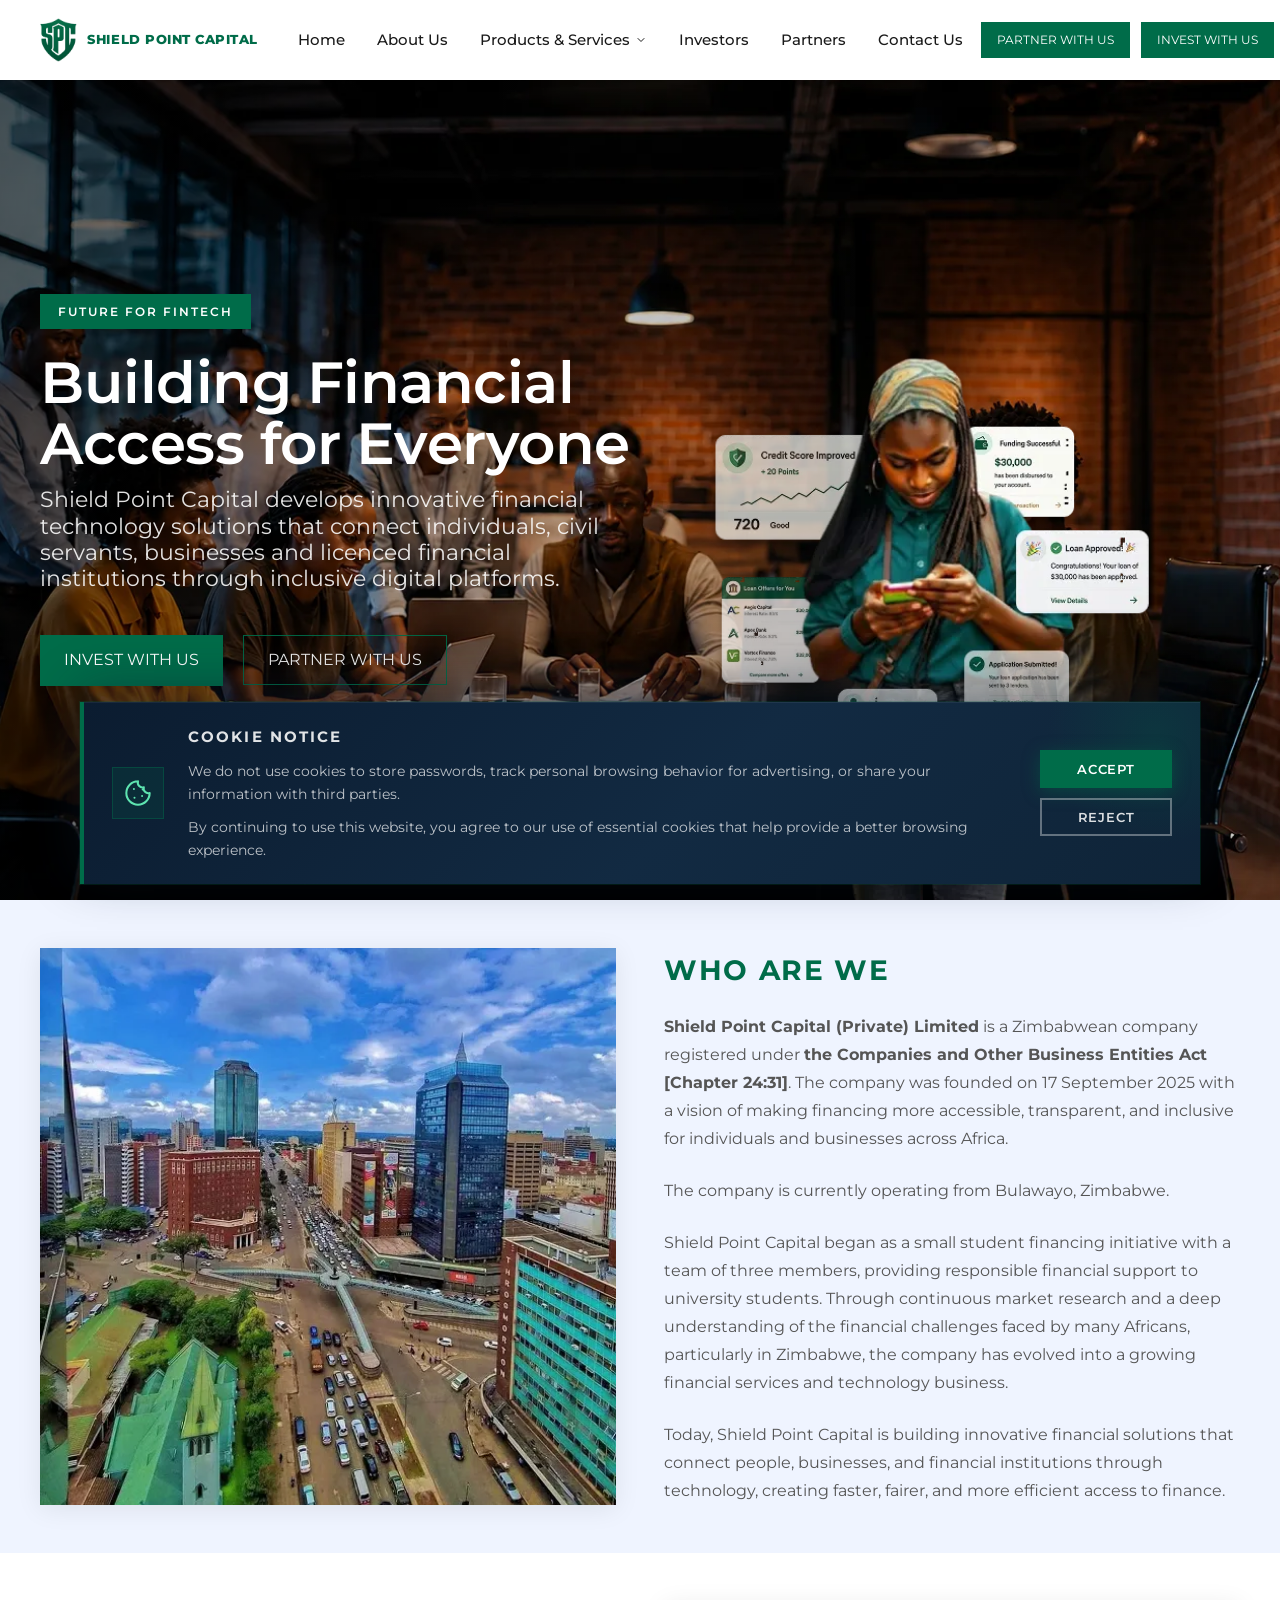
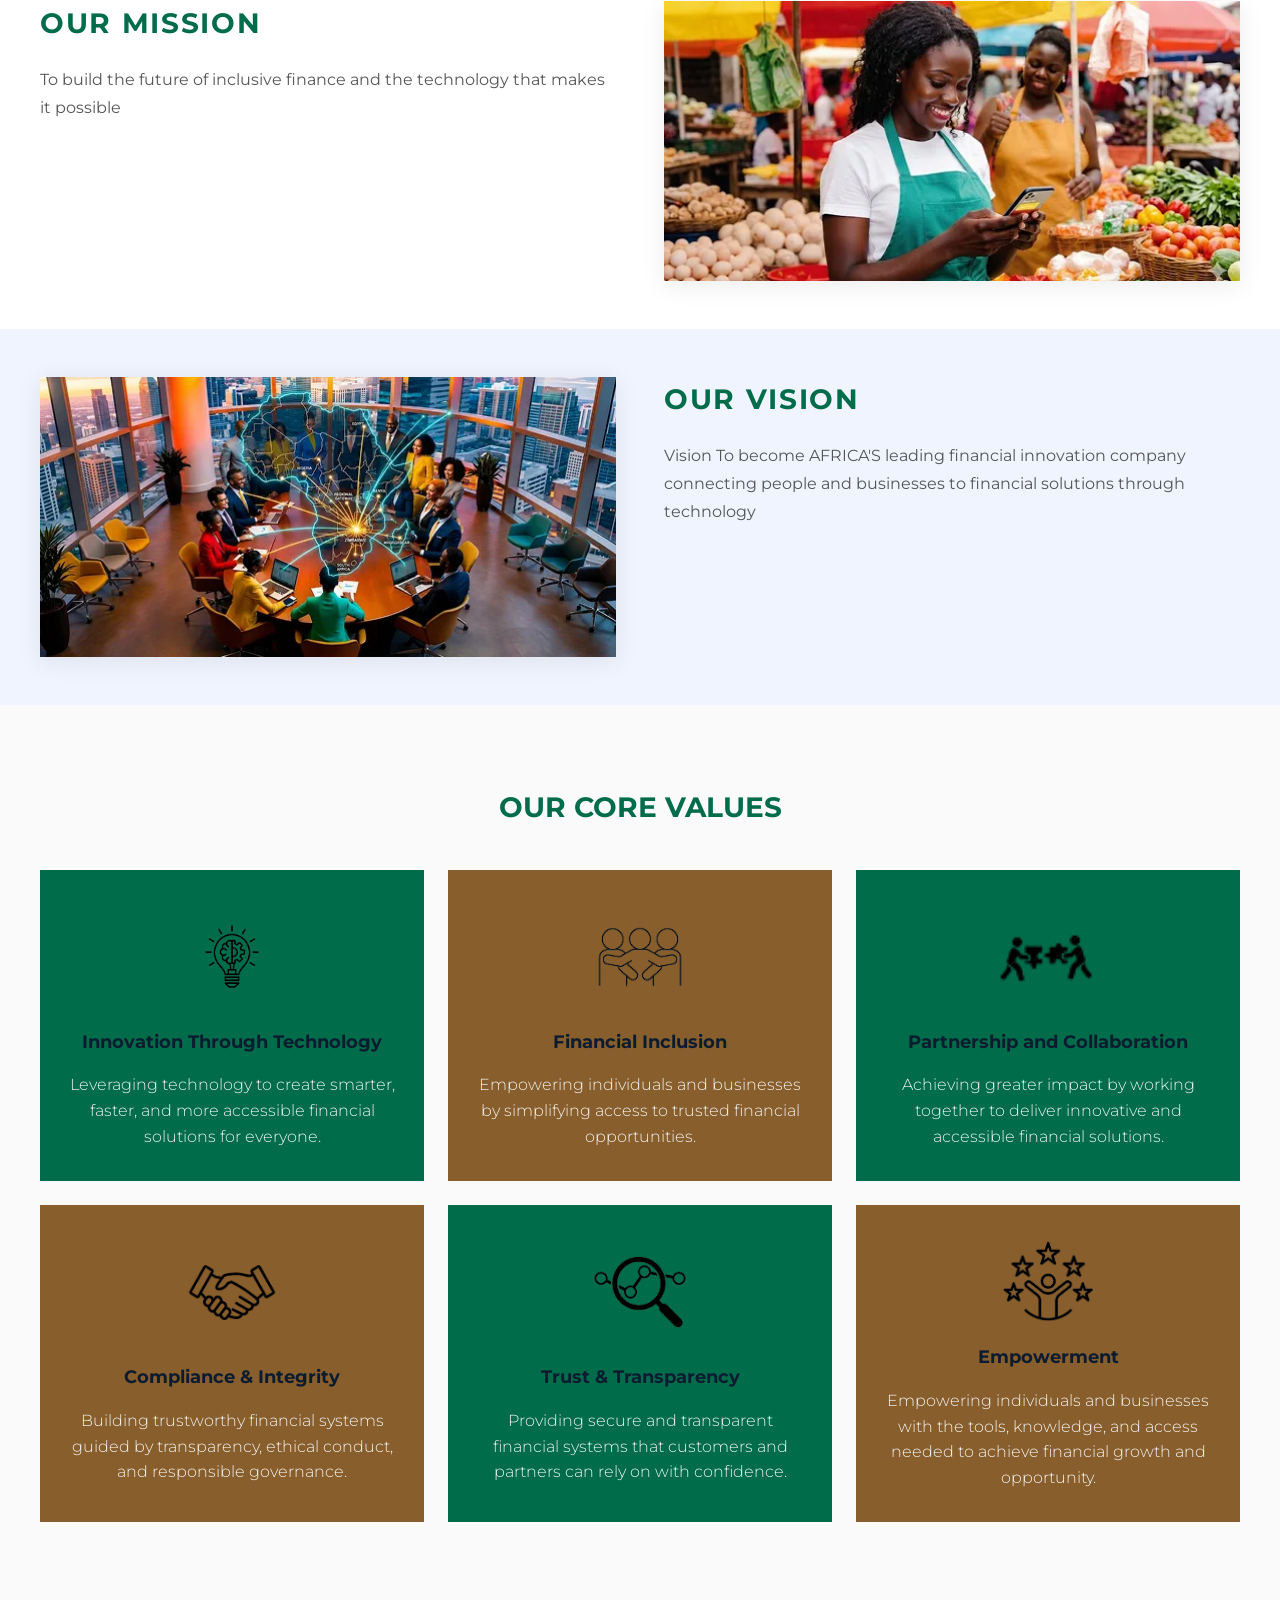
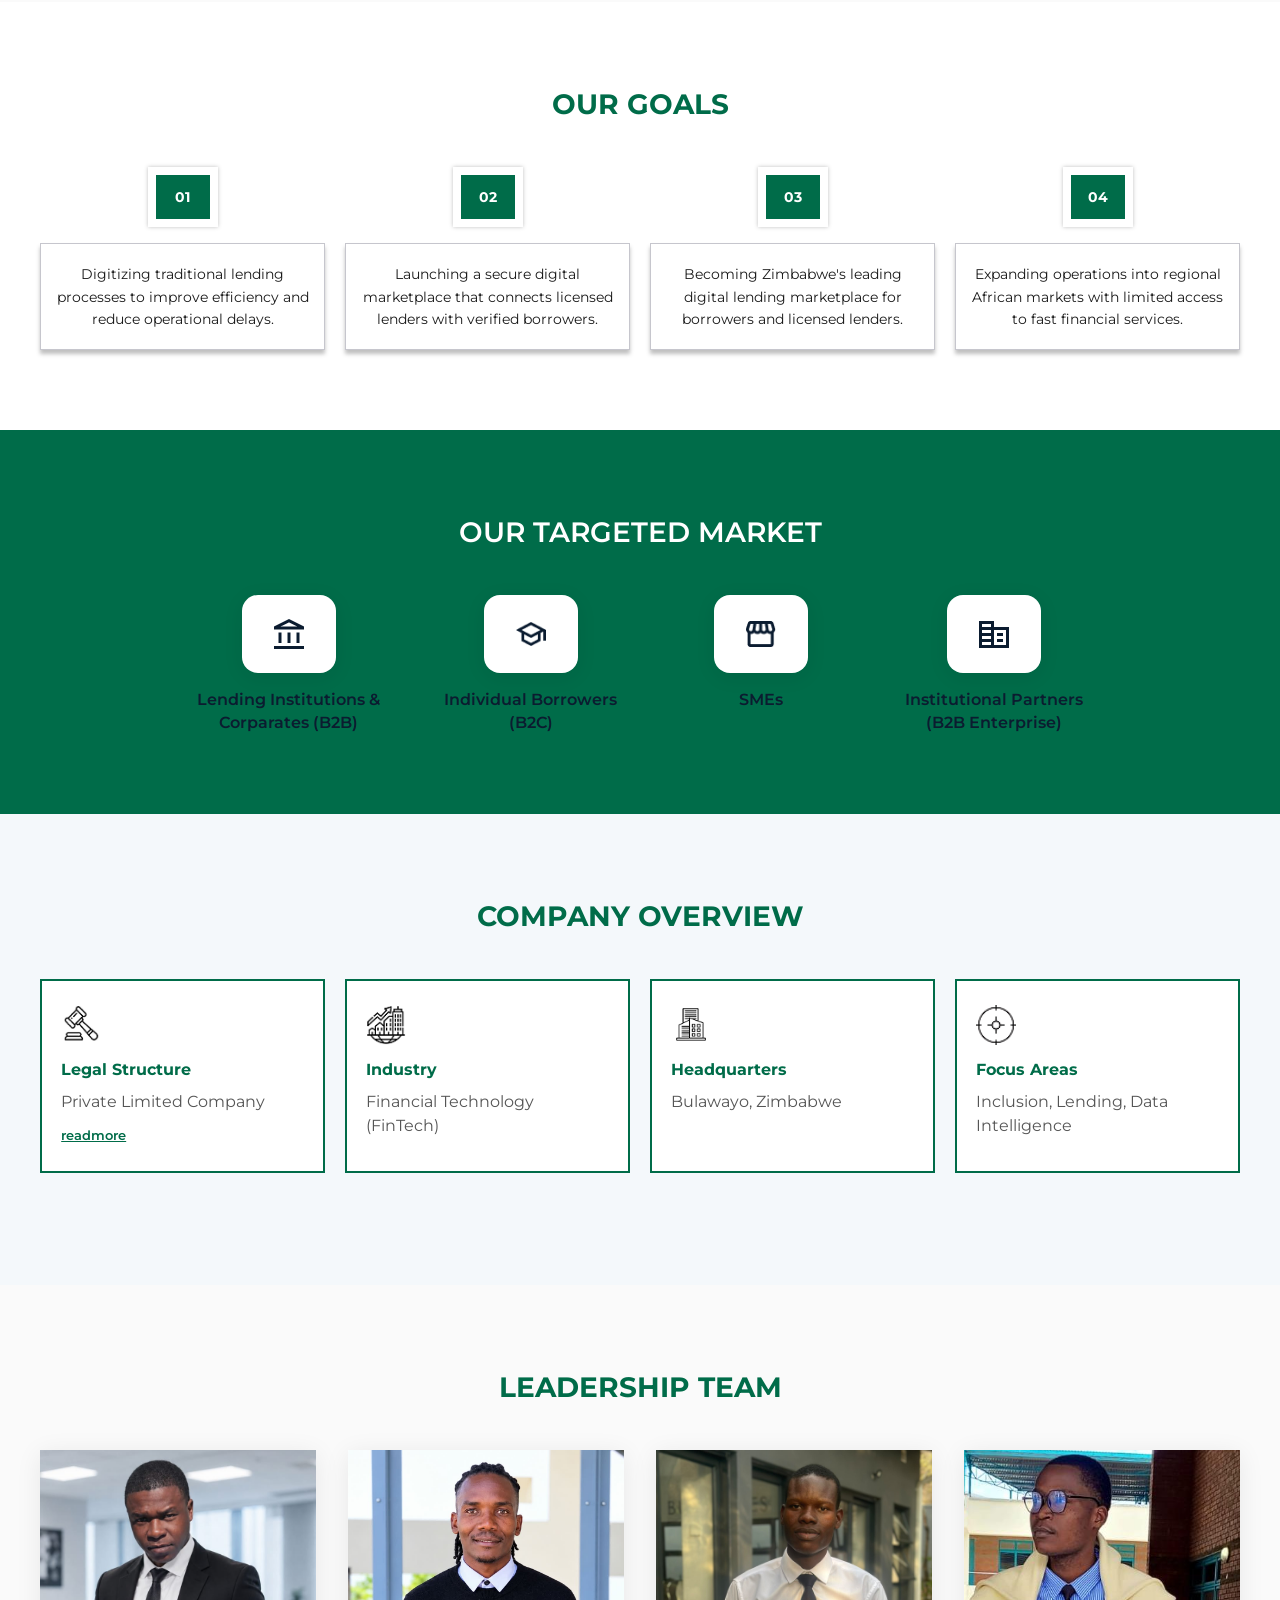
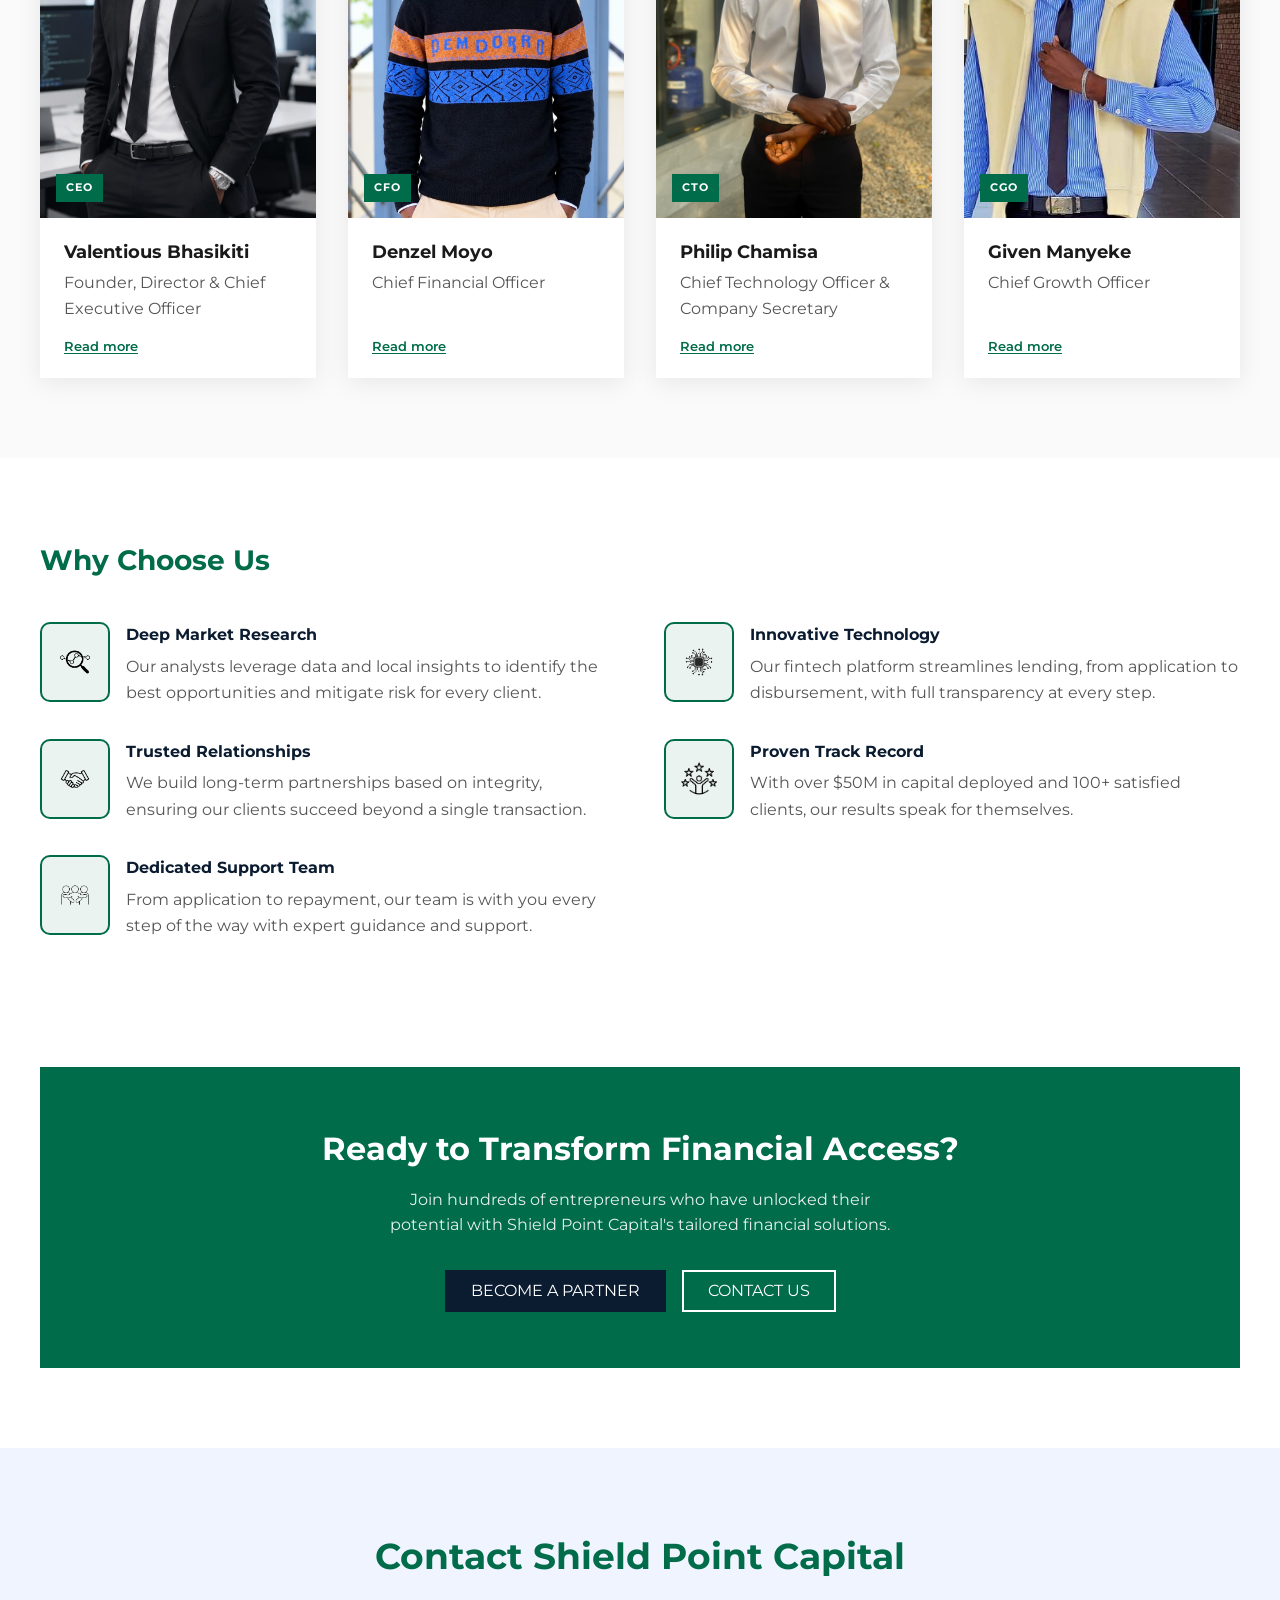
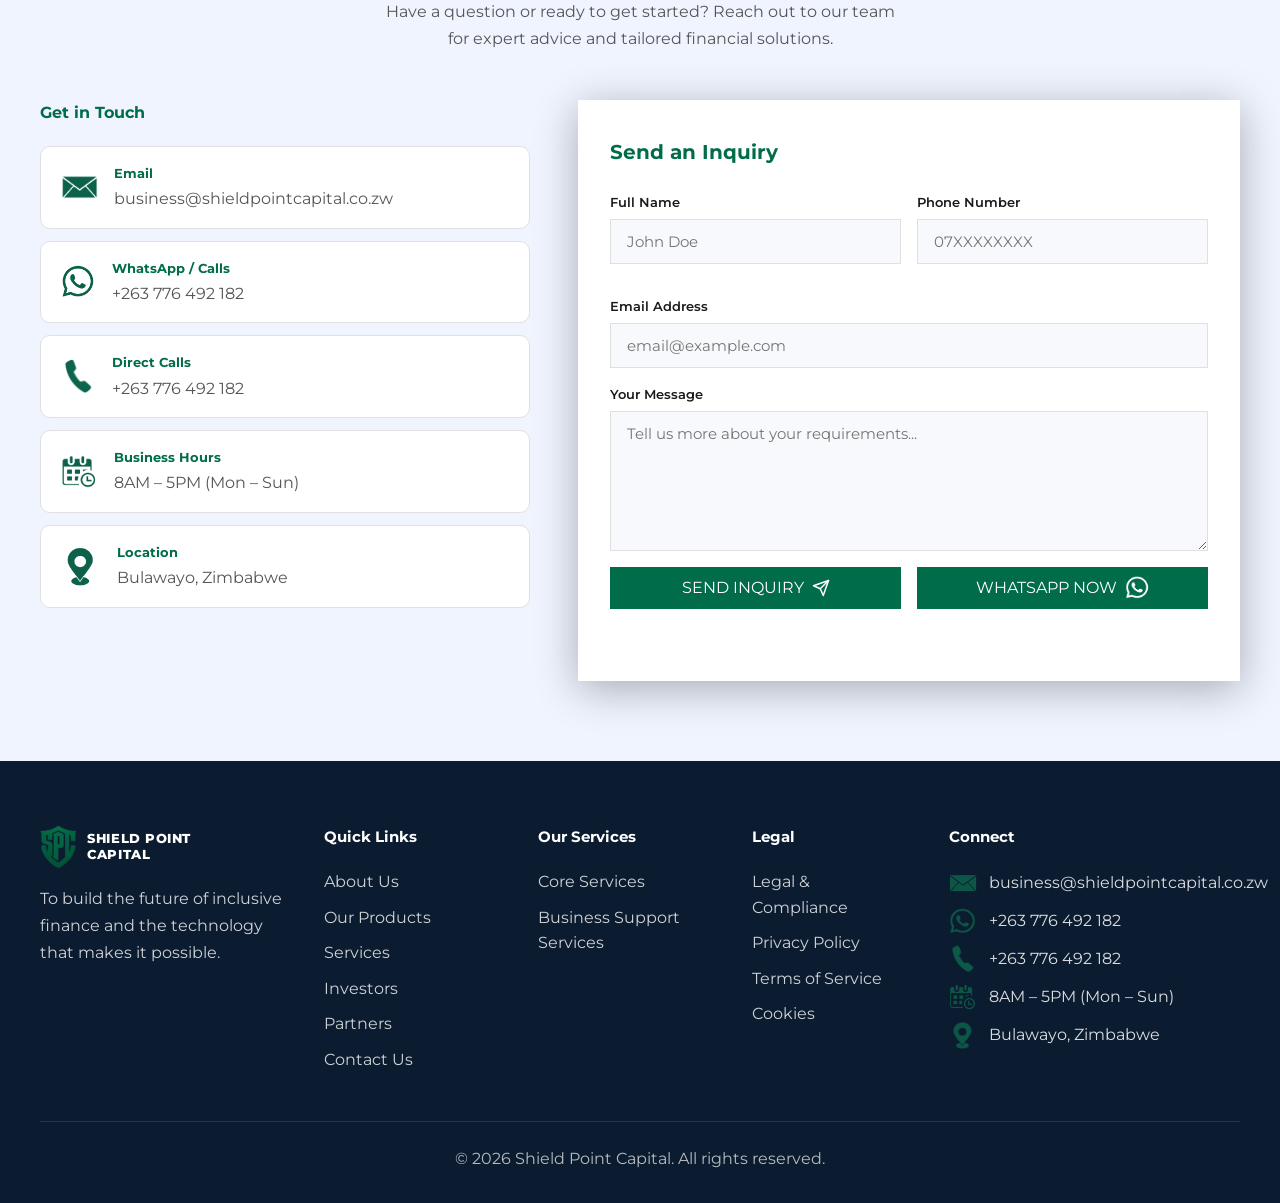
==== commit de05daff: "Update leadership team and refresh site content. Replace Ethel Kuvirima with Denzel Moyo as CFO, upd" ====
--- a/index.html
+++ b/index.html
@@ -5,9 +5,89 @@
     <meta name="viewport" content="width=device-width, initial-scale=1.0" />
     <meta
       name="description"
-      content="Shield Point Capital — Building financial success for everyone through innovative capital solutions."
+      content="Shield Point Capital — FinTech company in Zimbabwe building FinEra Inclusive Credit Marketplace and responsible financial access across Africa."
     />
-    <title>Shield Point Capital</title>
+    <title>Shield Point Capital | FinEra Credit Marketplace Zimbabwe</title>
+    <link rel="canonical" href="https://shieldpointcapital.co.zw/" />
+    <meta name="robots" content="index, follow" />
+    <meta name="author" content="Shield Point Capital (Private) Limited" />
+    <meta name="theme-color" content="#006c49" />
+    <meta property="og:locale" content="en_ZW" />
+    <meta property="og:type" content="website" />
+    <meta property="og:site_name" content="Shield Point Capital" />
+    <meta
+      property="og:title"
+      content="Shield Point Capital | FinEra Credit Marketplace Zimbabwe"
+    />
+    <meta
+      property="og:description"
+      content="Building financial access for everyone through FinEra Inclusive Credit Marketplace, loan facilitation, and business support services in Zimbabwe and Africa."
+    />
+    <meta property="og:url" content="https://shieldpointcapital.co.zw/" />
+    <meta
+      property="og:image"
+      content="https://shieldpointcapital.co.zw/assets/social/og-image.png"
+    />
+    <meta property="og:image:width" content="1200" />
+    <meta property="og:image:height" content="630" />
+    <meta
+      property="og:image:alt"
+      content="Shield Point Capital — FinEra Inclusive Credit Marketplace"
+    />
+    <meta name="twitter:card" content="summary" />
+    <meta
+      name="twitter:title"
+      content="Shield Point Capital | FinEra Credit Marketplace Zimbabwe"
+    />
+    <meta
+      name="twitter:description"
+      content="Building financial access for everyone through FinEra Inclusive Credit Marketplace and innovative capital solutions."
+    />
+    <meta
+      name="twitter:image"
+      content="https://shieldpointcapital.co.zw/assets/social/og-image.png"
+    />
+    <script type="application/ld+json">
+      {
+        "@context": "https://schema.org",
+        "@graph": [
+          {
+            "@type": "Organization",
+            "@id": "https://shieldpointcapital.co.zw/#organization",
+            "name": "Shield Point Capital (Private) Limited",
+            "url": "https://shieldpointcapital.co.zw/",
+            "logo": "https://shieldpointcapital.co.zw/assets/main/spclogo.png",
+            "email": "business@shieldpointcapital.co.zw",
+            "telephone": "+263776492182",
+            "address": {
+              "@type": "PostalAddress",
+              "addressLocality": "Bulawayo",
+              "addressCountry": "ZW"
+            },
+            "sameAs": []
+          },
+          {
+            "@type": "WebSite",
+            "@id": "https://shieldpointcapital.co.zw/#website",
+            "url": "https://shieldpointcapital.co.zw/",
+            "name": "Shield Point Capital",
+            "publisher": {
+              "@id": "https://shieldpointcapital.co.zw/#organization"
+            }
+          },
+          {
+            "@type": "FinancialService",
+            "@id": "https://shieldpointcapital.co.zw/#finera",
+            "name": "FinEra Inclusive Credit Marketplace",
+            "provider": {
+              "@id": "https://shieldpointcapital.co.zw/#organization"
+            },
+            "areaServed": "Africa",
+            "description": "Cloud-native credit marketplace connecting borrowers with registered institutional lenders."
+          }
+        ]
+      }
+    </script>
     <link rel="icon" type="image/png" href="assets/main/spclogo.png" />
     <link rel="preconnect" href="https://fonts.googleapis.com" />
     <link rel="preconnect" href="https://fonts.gstatic.com" crossorigin />
@@ -22,7 +102,7 @@
     <header class="site-header">
       <div class="container header-inner">
         <a href="index.html" class="logo">
-          <img src="assets/main/spclogo.png" alt="Shield Point Capital logo" />
+          <img loading="lazy" decoding="async" src="assets/main/spclogo.png" alt="Shield Point Capital logo" />
           <span class="logo-text">SHIELD POINT CAPITAL</span>
         </a>
         <nav class="main-nav" id="mainNav">
@@ -94,7 +174,7 @@
       <div
         class="hero-bg"
         style="
-          background-image: url(&quot;assets/main/bf9dd7db-0886-4838-8ee2-797c6ae2799e 1.png&quot;);
+          background-image: url(&quot;assets/main/bf9dd7db-0886-4838-8ee2-797c6ae2799e 1.webp&quot;);
         "
       ></div>
       <div class="hero-overlay"></div>
@@ -107,7 +187,7 @@
           <p class="hero-subtext">
             Shield Point Capital develops innovative financial technology
             solutions that connect individuals, civil servants, businesses and
-            licenced lenders through inclusive digital platforms.
+            licenced financial institutions through inclusive digital platforms.
           </p>
           <div class="hero-cta">
             <a href="investors.html#request-info" class="btn-hero-primary"
@@ -121,8 +201,8 @@
 
         <div class="hero-right">
           <!-- Foreground woman PNG cutout -->
-          <img
-            src="assets/main/Frame 4.png"
+          <img fetchpriority="high"
+            src="assets/main/Frame 4.webp"
             alt="Young woman using FinEra mobile app"
             class="hero-woman"
           />
@@ -136,8 +216,8 @@
     <section class="info-section" id="about">
       <div class="container info-grid">
         <div class="info-image">
-          <img
-            src="assets/main/34339e00d92a095d6c539734f88494cb 1.png"
+          <img loading="lazy" decoding="async"
+            src="assets/main/34339e00d92a095d6c539734f88494cb 1.webp"
             alt="City skyline representing global financial reach"
           />
         </div>
@@ -176,8 +256,8 @@
     <section class="info-section info-section--white">
       <div class="container info-grid reverse">
         <div class="info-image">
-          <img
-            src="assets/main/f37c19a7-17d0-46de-a424-753a8c420820 1.png"
+          <img loading="lazy" decoding="async"
+            src="assets/main/f37c19a7-17d0-46de-a424-753a8c420820 1.webp"
             alt="Entrepreneur using mobile technology at a market"
           />
         </div>
@@ -195,8 +275,8 @@
     <section class="info-section">
       <div class="container info-grid">
         <div class="info-image">
-          <img
-            src="assets/main/a93f5dd1-1321-4362-8ecf-6d5911362c1f 1.png"
+          <img loading="lazy" decoding="async"
+            src="assets/main/a93f5dd1-1321-4362-8ecf-6d5911362c1f 1.webp"
             alt="Professional team collaborating across Africa"
           />
         </div>
@@ -217,7 +297,7 @@
         <h2 class="section-title">OUR CORE VALUES</h2>
         <div class="values-grid">
           <article class="value-card green">
-            <img
+            <img loading="lazy" decoding="async"
               src="assets/main/Container.png"
               alt=""
               style="width: 110px; height: 110px"
@@ -229,7 +309,7 @@
             </p>
           </article>
           <article class="value-card tan">
-            <img
+            <img loading="lazy" decoding="async"
               src="assets/main/2925691fcded59c19bc11cef3c6aada5 1.png"
               alt=""
               style="width: 110px; height: 110px"
@@ -241,7 +321,7 @@
             </p>
           </article>
           <article class="value-card green">
-            <img
+            <img loading="lazy" decoding="async"
               src="assets/main/0f6acdcd198c6c71a7ebecd8ff3b5d50 1.png"
               alt=""
               style="width: 110px; height: 110px"
@@ -253,7 +333,7 @@
             </p>
           </article>
           <article class="value-card tan">
-            <img
+            <img loading="lazy" decoding="async"
               src="assets/main/7e99573e654821e5dd4d5b35d9fbd59b 1.png"
               alt=""
               style="width: 110px; height: 110px"
@@ -265,7 +345,7 @@
             </p>
           </article>
           <article class="value-card green">
-            <img
+            <img loading="lazy" decoding="async"
               src="assets/main/e3d59d60c2891e39457dc635b6fc89ab 1.png"
               alt=""
               style="width: 110px; height: 110px"
@@ -277,7 +357,7 @@
             </p>
           </article>
           <article class="value-card tan">
-            <img
+            <img loading="lazy" decoding="async"
               src="assets/main/ee728a3a29bef19f0a38a2528dfb34dd 1.png"
               alt=""
             />
@@ -335,25 +415,25 @@
         <div class="target-grid">
           <div class="target-item">
             <div class="target-icon">
-              <img src="assets/main/Container (2).png" alt="" />
+              <img loading="lazy" decoding="async" src="assets/main/Container (2).png" alt="" />
             </div>
             <span>Lending Institutions & <br />Corparates (B2B)</span>
           </div>
           <div class="target-item">
             <div class="target-icon">
-              <img src="assets/main/Container (1).png" alt="" />
+              <img loading="lazy" decoding="async" src="assets/main/Container (1).png" alt="" />
             </div>
             <span>Individual Borrowers <br />(B2C)</span>
           </div>
           <div class="target-item">
             <div class="target-icon">
-              <img src="assets/main/Container (3).png" alt="" />
+              <img loading="lazy" decoding="async" src="assets/main/Container (3).png" alt="" />
             </div>
             <span>SMEs</span>
           </div>
           <div class="target-item">
             <div class="target-icon">
-              <img src="assets/main/Container (4).png" alt="" />
+              <img loading="lazy" decoding="async" src="assets/main/Container (4).png" alt="" />
             </div>
             <span>Institutional Partners <br />(B2B Enterprise)</span>
           </div>
@@ -367,7 +447,7 @@
         <h2 class="section-title">COMPANY OVERVIEW</h2>
         <div class="overview-grid">
           <div class="overview-card">
-            <img
+            <img loading="lazy" decoding="async"
               src="assets/main/8bd491f372d9deed96ed17c2b41ffee0 1.png"
               alt=""
             />
@@ -376,7 +456,7 @@
             <a href="#" class="overview-link">readmore</a>
           </div>
           <div class="overview-card">
-            <img
+            <img loading="lazy" decoding="async"
               src="assets/main/cb3617b60433fa911a3cdb01e6adc509 1.png"
               alt=""
             />
@@ -384,7 +464,7 @@
             <p>Financial Technology (FinTech)</p>
           </div>
           <div class="overview-card">
-            <img
+            <img loading="lazy" decoding="async"
               src="assets/main/a6cb36fe2229d8eb9edec7ceb1c9855e 1.png"
               alt=""
             />
@@ -392,7 +472,7 @@
             <p>Bulawayo, Zimbabwe</p>
           </div>
           <div class="overview-card">
-            <img
+            <img loading="lazy" decoding="async"
               src="assets/main/2522e2f2ad20dc67042888c90c097708 1.png"
               alt=""
             />
@@ -410,7 +490,7 @@
         <div class="leaders-grid">
           <article class="leader-card">
             <div class="leader-photo">
-              <img
+              <img loading="lazy" decoding="async"
                 src="assets/main/WhatsApp Image 2026-06-27 at 11.40.31.jpeg"
                 alt="Valentious Bhasikiti"
               />
@@ -424,7 +504,7 @@
             <div class="leader-detail" hidden>
               <div class="leader-education">
                 <div class="leader-education-icon" aria-hidden="true">
-                  <img src="assets/main/graduate.jpeg" alt="" />
+                  <img loading="lazy" decoding="async" src="assets/main/graduate.jpeg" alt="" />
                 </div>
                 <div class="leader-education-content">
                   <span class="leader-education-label">Education</span>
@@ -454,22 +534,67 @@
           </article>
           <article class="leader-card">
             <div class="leader-photo">
-              <img
-                src="assets/main/inlibs.png"
-                alt="Philip Chamisa"
-                class="leader-img-president"
+              <img loading="lazy" decoding="async"
+                src="assets/main/Denzel Moyo COO SPC.jpeg"
+                alt="Denzel Moyo"
               />
-              <span class="leader-tag">Secretary</span>
+              <span class="leader-tag">CFO</span>
             </div>
             <div class="leader-info">
-              <h3>Philip Chamisa</h3>
-              <p>Company Secretary &amp; Head of Systems Development</p>
+              <h3>Denzel Moyo</h3>
+              <p>Chief Financial Officer</p>
               <button type="button" class="leader-read-more">Read more</button>
             </div>
             <div class="leader-detail" hidden>
               <div class="leader-education">
                 <div class="leader-education-icon" aria-hidden="true">
-                  <img src="assets/main/graduate.jpeg" alt="" />
+                  <img loading="lazy" decoding="async" src="assets/main/graduate.jpeg" alt="" />
+                </div>
+                <div class="leader-education-content">
+                  <span class="leader-education-label">Education</span>
+                  <p class="leader-education-degree">BSc Honours in Informatics and Analytics</p>
+                  <p class="leader-education-school">National University of Science and Technology</p>
+                </div>
+                <span class="leader-education-badge">2nd Year Student</span>
+              </div>
+              <p class="leader-detail-bio">
+                Denzel Moyo serves as the Chief Financial Officer of Shield
+                Point Capital (Private) Limited. He oversees financial planning,
+                budgeting, and reporting, ensuring sound fiscal management and
+                regulatory compliance. He supports strategic decision-making with
+                accurate financial insight and helps maintain the financial
+                discipline required to scale FinEra Inclusive Credit Marketplace
+                responsibly.
+              </p>
+              <h4>Key Responsibilities</h4>
+              <ul>
+                <li>Financial planning and budgeting</li>
+                <li>Financial reporting and compliance</li>
+                <li>Cash flow and treasury oversight</li>
+                <li>Cost management and profitability analysis</li>
+                <li>Internal financial controls and risk management</li>
+                <li>Investor and stakeholder financial relations</li>
+              </ul>
+            </div>
+          </article>
+          <article class="leader-card">
+            <div class="leader-photo">
+              <img loading="lazy" decoding="async"
+                src="assets/main/Phillip Chamisa CTO SPC.jpeg"
+                alt="Philip Chamisa"
+                class="leader-img-cto"
+              />
+              <span class="leader-tag">CTO</span>
+            </div>
+            <div class="leader-info">
+              <h3>Philip Chamisa</h3>
+              <p> Chief Technology Officer &amp; Company Secretary</p>
+              <button type="button" class="leader-read-more">Read more</button>
+            </div>
+            <div class="leader-detail" hidden>
+              <div class="leader-education">
+                <div class="leader-education-icon" aria-hidden="true">
+                  <img loading="lazy" decoding="async" src="assets/main/graduate.jpeg" alt="" />
                 </div>
                 <div class="leader-education-content">
                   <span class="leader-education-label">Education</span>
@@ -479,10 +604,10 @@
                 <span class="leader-education-badge">3rd Year Student</span>
               </div>
               <p class="leader-detail-bio">
-                Philip Chamisa oversees corporate governance and the company's
-                technology development. He ensures strong internal operations while
-                leading the design and continuous improvement of the company's
-                digital platforms and business systems.
+                Philip Chamisa serves as the Chief Technology Officer of Shield
+                Point Capital (Private) Limited. He ensures strong internal
+                operations while leading the design and continuous improvement
+                of the company's digital platforms and business systems.
               </p>
               <h4>Key Responsibilities</h4>
               <ul>
@@ -497,22 +622,22 @@
           </article>
           <article class="leader-card">
             <div class="leader-photo">
-              <img
+              <img loading="lazy" decoding="async"
                 src="assets/main/WhatsApp Image 2026-06-27 at 11.42.33.jpeg"
                 alt="Given Manyeke"
                 class="leader-img-coo"
               />
-              <span class="leader-tag">Director</span>
+              <span class="leader-tag">CGO</span>
             </div>
             <div class="leader-info">
               <h3>Given Manyeke</h3>
-              <p>Director of Business Management</p>
+              <p>Chief Growth Officer</p>
               <button type="button" class="leader-read-more">Read more</button>
             </div>
             <div class="leader-detail" hidden>
               <div class="leader-education">
                 <div class="leader-education-icon" aria-hidden="true">
-                  <img src="assets/main/graduate.jpeg" alt="" />
+                  <img loading="lazy" decoding="async" src="assets/main/graduate.jpeg" alt="" />
                 </div>
                 <div class="leader-education-content">
                   <span class="leader-education-label">Education</span>
@@ -522,20 +647,21 @@
                 <span class="leader-education-badge">2nd Year Student</span>
               </div>
               <p class="leader-detail-bio">
-                Given Manyeke leads business development and strategic
-                partnerships. He is responsible for expanding relationships with
-                financial institutions, corporate partners, and other stakeholders
-                to support the growth of Shield Point Capital and FinEra Inclusive
-                Credit Marketplace.
+                Given Manyeke serves as the Chief Growth Officer of Shield Point
+                Capital (Private) Limited. He leads the company's growth
+                strategy, customer acquisition, market expansion, and brand
+                development. He is responsible for driving sustainable business
+                growth through strategic marketing, partnerships, and go-to-market
+                execution.
               </p>
               <h4>Key Responsibilities</h4>
               <ul>
+                <li>Growth strategy and execution</li>
+                <li>Customer acquisition and retention</li>
                 <li>Business development</li>
+                <li>Marketing and brand growth</li>
                 <li>Strategic partnerships</li>
-                <li>Financial institution engagement</li>
-                <li>Market expansion</li>
-                <li>Revenue growth</li>
-                <li>Business operations</li>
+                <li>Market research and expansion</li>
               </ul>
             </div>
           </article>
@@ -560,7 +686,7 @@
             &times;
           </button>
           <div class="leader-modal-hero" hidden>
-            <img class="leader-modal-photo" src="" alt="" />
+            <img loading="lazy" decoding="async" class="leader-modal-photo" src="" alt="" />
             <div class="leader-modal-hero-overlay"></div>
           </div>
           <div class="leader-modal-content">
@@ -577,8 +703,8 @@
     <!-- Featured CTA -->
     <!-- <section class="featured-cta">
       <div class="featured-cta-image-wrap">
-        <img
-          src="assets/main/d52a2cd7-72c1-4c0f-8a01-5c0b75ffdf80 1.png"
+        <img loading="lazy" decoding="async"
+          src="assets/main/d52a2cd7-72c1-4c0f-8a01-5c0b75ffdf80 1.webp"
           alt="Business professionals shaking hands at sunset"
         />
         <div class="featured-cta-overlay">
@@ -592,23 +718,23 @@
           and registered institutional lenders, we scale revenues exponentially without balance-sheet credit exposure.
         </p>
        <p style="display: flex; align-items: center; gap: 0.6rem;">
-         <img src="assets/main/image 12.png" alt="" style="width: 24px; height: 24px; flex-shrink: 0;" />
+         <img loading="lazy" decoding="async" src="assets/main/image 12.png" alt="" style="width: 24px; height: 24px; flex-shrink: 0;" />
          Zero Balance Sheet Risk: Pure fee-based marketplace revenue model.
        </p>
        <p style="display: flex; align-items: center; gap: 0.6rem;">
-         <img src="assets/main/image 12.png" alt="" style="width: 24px; height: 24px; flex-shrink: 0;" />
+         <img loading="lazy" decoding="async" src="assets/main/image 12.png" alt="" style="width: 24px; height: 24px; flex-shrink: 0;" />
          Massive Addressable Market: Capturing systemic African credit deficits.
        </p>
        <p style="display: flex; align-items: center; gap: 0.6rem;">
-         <img src="assets/main/image 12.png" alt="" style="width: 24px; height: 24px; flex-shrink: 0;" />
+         <img loading="lazy" decoding="async" src="assets/main/image 12.png" alt="" style="width: 24px; height: 24px; flex-shrink: 0;" />
          Asset-Light Software Scalability: Multi-region deployment with low overhead.
        </p>
        <p style="display: flex; align-items: center; gap: 0.6rem;">
-         <img src="assets/main/image 12.png" alt="" style="width: 24px; height: 24px; flex-shrink: 0;" />
+         <img loading="lazy" decoding="async" src="assets/main/image 12.png" alt="" style="width: 24px; height: 24px; flex-shrink: 0;" />
          Locked-In Enterprise Channels: Deep integrations with financial institutions and employers.
        </p>
        <p style="display: flex; align-items: center; gap: 0.6rem;">
-         <img src="assets/main/image 12.png" alt="" style="width: 24px; height: 24px; flex-shrink: 0;" />
+         <img loading="lazy" decoding="async" src="assets/main/image 12.png" alt="" style="width: 24px; height: 24px; flex-shrink: 0;" />
          Bulletproof Regulatory Compliance: Native KYC, AML, and data protection tracking.
        </p>
         <a href="#about" class="btn btn-navy" style="display: inline-block; align-self: flex-start; margin-left: 0; margin-top: 1.5rem;">Learn More</a>
@@ -622,7 +748,7 @@
         <div class="why-grid">
           <div class="why-item">
             <div class="why-icon">
-              <img
+              <img loading="lazy" decoding="async"
                 src="assets/main/e3d59d60c2891e39457dc635b6fc89ab 1.png"
                 alt=""
               />
@@ -637,7 +763,7 @@
           </div>
           <div class="why-item">
             <div class="why-icon">
-              <img
+              <img loading="lazy" decoding="async"
                 src="assets/main/c6b0a3f0c4ad3450d38bfd1c611b52a3 1.png"
                 alt=""
               />
@@ -652,7 +778,7 @@
           </div>
           <div class="why-item">
             <div class="why-icon">
-              <img
+              <img loading="lazy" decoding="async"
                 src="assets/main/7e99573e654821e5dd4d5b35d9fbd59b 1.png"
                 alt=""
               />
@@ -667,7 +793,7 @@
           </div>
           <div class="why-item">
             <div class="why-icon">
-              <img
+              <img loading="lazy" decoding="async"
                 src="assets/main/ee728a3a29bef19f0a38a2528dfb34dd 1.png"
                 alt=""
               />
@@ -682,7 +808,7 @@
           </div>
           <div class="why-item">
             <div class="why-icon">
-              <img
+              <img loading="lazy" decoding="async"
                 src="assets/main/2925691fcded59c19bc11cef3c6aada5 1.png"
                 alt=""
               />
@@ -731,7 +857,7 @@
             <p class="contact-info-heading">Get in Touch</p>
             <ul class="contact-info-list">
               <li class="contact-info-item">
-                <img
+                <img loading="lazy" decoding="async"
                   src="assets/main/912841506896fdf51b089d4922dc74c3 1.png"
                   alt="Email"
                   style="width: 37px; height: 37px; object-fit: contain"
@@ -742,7 +868,7 @@
                 </div>
               </li>
               <li class="contact-info-item">
-                <img
+                <img loading="lazy" decoding="async"
                   src="assets/main/45e235ee05ff4c3ee3d000b9532ef587 1.png"
                   alt="Email"
                   style="width: 35px; height: 35px; object-fit: contain"
@@ -753,7 +879,7 @@
                 </div>
               </li>
               <li class="contact-info-item">
-                <img
+                <img loading="lazy" decoding="async"
                   src="assets/main/8a0f18aee763cdcc20522814d6528990 1.png"
                   alt="Email"
                   style="width: 35px; height: 35px; object-fit: contain"
@@ -764,18 +890,18 @@
                 </div>
               </li>
               <li class="contact-info-item">
-                <img
+                <img loading="lazy" decoding="async"
                   src="assets/main/7eaf2c45965894defed0c8ae2a4e2140 1.png"
                   alt="Email"
                   style="width: 37px; height: 37px; object-fit: contain"
                 />
                 <div>
                   <h4>Business Hours</h4>
-                  <p>8AM – 11PM (Mon – Sun)</p>
+                  <p>8AM – 5PM (Mon – Sun)</p>
                 </div>
               </li>
               <li class="contact-info-item">
-                <img
+                <img loading="lazy" decoding="async"
                   src="assets/main/4edcb460a940ff726549077935f57168 1.png"
                   alt="Email"
                   style="width: 40px; height: 40px; object-fit: contain"
@@ -856,7 +982,7 @@
                   class="btn btn-green"
                 >
                   WhatsApp Now
-                  <img
+                  <img loading="lazy" decoding="async"
                     src="assets/main/45e235ee05ff4c3ee3d000b9532ef587 1.png"
                     alt=""
                     style="
@@ -881,7 +1007,7 @@
         <div class="footer-grid">
           <div class="footer-brand">
             <a href="#" class="logo">
-              <img
+              <img loading="lazy" decoding="async"
                 src="assets/main/spclogo.png"
                 alt="Shield Point Capital logo"
               />
@@ -914,44 +1040,44 @@
             <h4>Legal</h4>
             <ul>
               <li><a href="#">Legal &amp; Compliance</a></li>
-              <li><a href="#">Privacy Policy</a></li>
-              <li><a href="#">Terms of Service</a></li>
-              <li><a href="#cookies">Cookies</a></li>
+              <li><a href="privacy-policy.html">Privacy Policy</a></li>
+              <li><a href="terms-of-service.html">Terms of Service</a></li>
+              <li><a href="cookies.html">Cookies</a></li>
             </ul>
           </div>
           <div class="footer-col">
             <h4>Connect</h4>
             <ul class="footer-contact-list">
               <li>
-                <img
+                <img loading="lazy" decoding="async"
                   src="assets/main/912841506896fdf51b089d4922dc74c3 1.png"
                   alt=""
                 />
                 <span>business@shieldpointcapital.co.zw</span>
               </li>
               <li>
-                <img
+                <img loading="lazy" decoding="async"
                   src="assets/main/45e235ee05ff4c3ee3d000b9532ef587 1.png"
                   alt=""
                 />
                 <span>+263 776 492 182</span>
               </li>
               <li>
-                <img
+                <img loading="lazy" decoding="async"
                   src="assets/main/8a0f18aee763cdcc20522814d6528990 1.png"
                   alt=""
                 />
                 <span>+263 776 492 182</span>
               </li>
               <li>
-                <img
+                <img loading="lazy" decoding="async"
                   src="assets/main/7eaf2c45965894defed0c8ae2a4e2140 1.png"
                   alt=""
                 />
-                <span>8AM – 11PM (Mon – Sun)</span>
+                <span>8AM – 5PM (Mon – Sun)</span>
               </li>
               <li>
-                <img
+                <img loading="lazy" decoding="async"
                   src="assets/main/4edcb460a940ff726549077935f57168 1.png"
                   alt=""
                 />
--- a/css/styles.css
+++ b/css/styles.css
@@ -146,6 +146,7 @@
   background: var(--white);
   box-shadow: 0 1px 0 rgba(0, 0, 0, 0.06);
   height: var(--header-height);
+  overflow: visible;
 }
 
 .header-inner {
@@ -172,6 +173,12 @@
 }
 
 @media (min-width: 769px) {
+  .header-service-dropdown {
+    margin-left: auto;
+    margin-right: 54px;
+    flex-shrink: 0;
+  }
+
   .page-home .header-actions {
     transform: translateX(18px);
   }
@@ -322,13 +329,31 @@
   left: auto;
   right: 0;
   transform: translateX(0) translateY(0.5rem);
-  min-width: 280px;
+  min-width: 400px;
+  background: var(--white);
+  border: 1px solid var(--border-light);
+  box-shadow: 0 12px 32px rgba(11, 28, 48, 0.14);
+  padding: 0.65rem 0;
 }
 
 .header-service-dropdown .nav-dropdown-menu a {
   white-space: normal;
-  line-height: 1.45;
-  padding: 0.75rem 1.25rem;
+  line-height: 1.5;
+  padding: 1.125rem 1.75rem;
+  font-size: 1.0625rem;
+  color: var(--navy);
+}
+
+.header-service-dropdown .nav-dropdown-menu a:hover {
+  background: #f3f6f4;
+  color: var(--green);
+}
+
+.header-service-dropdown.open .nav-dropdown-menu {
+  opacity: 1;
+  visibility: visible;
+  pointer-events: auto;
+  transform: translateX(0) translateY(0);
 }
 
 @media (min-width: 769px) {
@@ -1230,11 +1255,13 @@
 
 .leaders-grid {
   display: grid;
-  grid-template-columns: repeat(3, 1fr);
+  grid-template-columns: repeat(4, 1fr);
   gap: 2rem;
 }
 
 .leader-card {
+  display: flex;
+  flex-direction: column;
   background: var(--white);
   border-radius: var(--radius);
   overflow: hidden;
@@ -1245,6 +1272,7 @@
   position: relative;
   aspect-ratio: 3 / 4;
   overflow: hidden;
+  flex-shrink: 0;
 }
 
 .leader-photo img {
@@ -1261,6 +1289,11 @@
 .leader-photo img.leader-img-coo {
   transform: scale(1.5) translateY(-7%);
   object-position: center top;
+}
+
+.leader-photo img.leader-img-cto {
+  transform: scale(1.5) translateY(6%);
+  object-position: center center;
 }
 
 .leader-tag {
@@ -1278,6 +1311,9 @@
 }
 
 .leader-info {
+  display: flex;
+  flex-direction: column;
+  flex: 1;
   padding: 1.25rem 1.5rem 1.5rem;
 }
 
@@ -1295,6 +1331,8 @@
 
 .leader-read-more {
   display: inline-block;
+  align-self: flex-start;
+  margin-top: auto;
   padding: 0;
   border: none;
   background: none;
@@ -1459,7 +1497,9 @@
   color: var(--navy);
   cursor: pointer;
   box-shadow: 0 2px 8px rgba(0, 0, 0, 0.12);
-  transition: background 0.2s ease, color 0.2s ease;
+  transition:
+    background 0.2s ease,
+    color 0.2s ease;
 }
 
 .leader-modal-close:hover {
@@ -2428,19 +2468,59 @@
   }
 
   .header-service-dropdown .nav-dropdown-menu {
-    position: absolute;
-    top: calc(100% + 0.5rem);
-    right: 0;
+    position: fixed;
+    top: calc(var(--header-height) + 0.5rem);
+    right: 1rem;
     left: auto;
-    min-width: min(280px, calc(100vw - 2rem));
-    box-shadow: 0 8px 24px rgba(0, 0, 0, 0.12);
+    width: min(420px, calc(100vw - 1.5rem));
+    min-width: 0;
+    max-height: 0;
+    overflow: hidden;
+    opacity: 0;
+    visibility: hidden;
+    pointer-events: none;
+    transform: none;
+    background: var(--white);
+    box-shadow: 0 16px 40px rgba(11, 28, 48, 0.16);
     border: 1px solid var(--border-light);
-    padding: 0.5rem 0;
-    margin-top: 0;
+    padding: 0;
+    margin: 0;
+    z-index: 1002;
+    transition:
+      max-height 0.28s ease,
+      opacity 0.22s ease,
+      visibility 0.22s ease;
   }
 
   .header-service-dropdown.open .nav-dropdown-menu {
-    max-height: 320px;
+    opacity: 1;
+    visibility: visible;
+    pointer-events: auto;
+    max-height: 480px;
+    overflow: visible;
+    padding: 0.65rem 0;
+  }
+
+  .header-service-dropdown .nav-dropdown-menu a {
+    display: block;
+    padding: 1.25rem 1.75rem;
+    font-size: 1.125rem;
+    font-weight: 500;
+    font-family: var(--font-heading);
+    color: var(--navy);
+    line-height: 1.4;
+    white-space: normal;
+    border-bottom: 1px solid var(--border-light);
+  }
+
+  .header-service-dropdown .nav-dropdown-menu li:last-child a {
+    border-bottom: none;
+  }
+
+  .header-service-dropdown .nav-dropdown-menu a:hover,
+  .header-service-dropdown .nav-dropdown-menu a:active {
+    background: #f3f6f4;
+    color: var(--green);
   }
 
   .header-service-dropdown .nav-dropdown-toggle {
